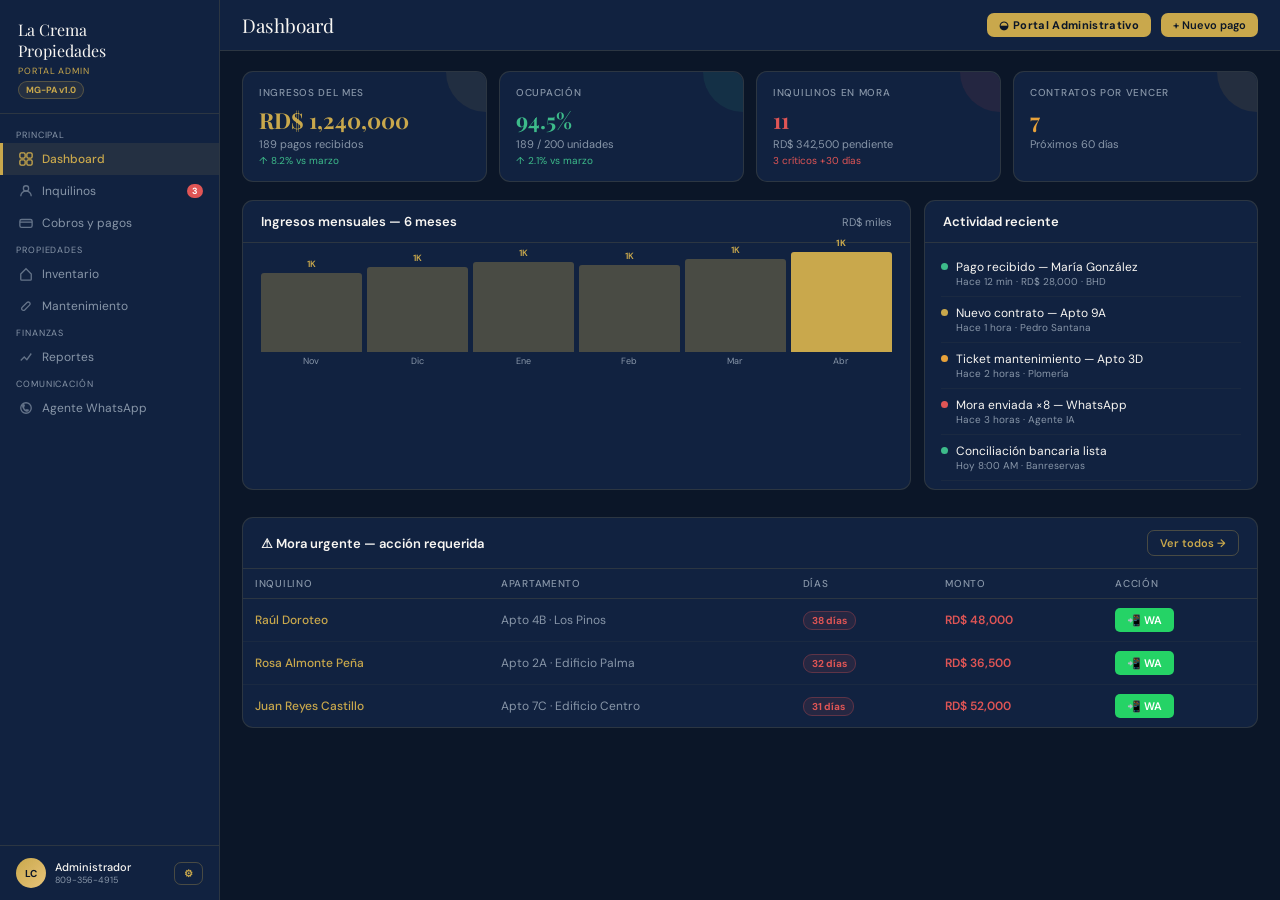
==== admin.html @ aaffe4b9 "Update ticket modal for WhatsApp functionalities" ====
<!DOCTYPE html>
<html lang="es">
<head>
<meta charset="UTF-8">
<meta name="viewport" content="width=device-width, initial-scale=1.0">
<title>MG-PA | Portal Administrativo</title>
<link rel="icon" href="data:image/svg+xml,<svg xmlns='http://www.w3.org/2000/svg' viewBox='0 0 100 100'><rect width='100' height='100' rx='18' fill='%230B1628'/><text font-size='32' font-family='Georgia,serif' fill='%23C9A84C' x='10' y='52'>MG</text><text font-size='20' font-family='Georgia,serif' fill='%23C9A84C' x='16' y='76'>PA</text></svg>">
<link rel="stylesheet" href="shared.css">
</head>
<body>

<!-- ADMIN MODE BANNER -->
<div id="admin-bar">
  <div class="ap"></div>
  <span>Modo edición activo — todos los campos son editables</span>
  <div class="akr">
    <button onclick="saveAdmin()" style="background:rgba(0,0,0,.2);border:1px solid rgba(0,0,0,.3);color:var(--navy);padding:3px 12px;border-radius:5px;font-size:11px;font-weight:700;cursor:pointer;font-family:var(--fb)">Guardar cambios</button>
    <button onclick="cancelAdmin()" style="background:transparent;border:1px solid rgba(0,0,0,.2);color:var(--navy);padding:3px 10px;border-radius:5px;font-size:11px;cursor:pointer;font-family:var(--fb)">Cancelar</button>
  </div>
</div>

<div class="shell">
  <!-- SIDEBAR -->
  <aside class="sidebar">
    <div class="sb-logo" onclick="goPage('dashboard')">
      <div class="sb-logo-t">La Crema<br>Propiedades</div>
      <div class="sb-logo-s">Portal Admin</div>
      <div class="sb-badge">MG-PA v1.0</div>
    </div>
    <nav class="nav">
      <div class="ns">Principal</div>
      <div class="ni on" id="ni-dashboard" onclick="goPage('dashboard')">
        <svg viewBox="0 0 16 16" fill="none" stroke="currentColor" stroke-width="1.5"><rect x="1" y="1" width="6" height="6" rx="1.5"/><rect x="9" y="1" width="6" height="6" rx="1.5"/><rect x="1" y="9" width="6" height="6" rx="1.5"/><rect x="9" y="9" width="6" height="6" rx="1.5"/></svg>
        Dashboard
      </div>
      <div class="ni" id="ni-inquilinos" onclick="goPage('inquilinos')">
        <svg viewBox="0 0 16 16" fill="none" stroke="currentColor" stroke-width="1.5"><circle cx="8" cy="5" r="3"/><path d="M2 14c0-3.314 2.686-6 6-6s6 2.686 6 6"/></svg>
        Inquilinos <span class="nbadge">3</span>
      </div>
      <div class="ni" id="ni-cobros" onclick="goPage('cobros')">
        <svg viewBox="0 0 16 16" fill="none" stroke="currentColor" stroke-width="1.5"><rect x="1" y="4" width="14" height="9" rx="2"/><path d="M1 7h14"/></svg>
        Cobros y pagos
      </div>
      <div class="ns">Propiedades</div>
      <div class="ni" id="ni-inventario" onclick="goPage('inventario')">
        <svg viewBox="0 0 16 16" fill="none" stroke="currentColor" stroke-width="1.5"><path d="M2 8L8 2l6 6v6a1 1 0 0 1-1 1H3a1 1 0 0 1-1-1z"/></svg>
        Inventario
      </div>
      <div class="ni" id="ni-mantenimiento" onclick="goPage('mantenimiento')">
        <svg viewBox="0 0 16 16" fill="none" stroke="currentColor" stroke-width="1.5"><path d="M12 4a2 2 0 0 0-2.83 0l-5.5 5.5A2 2 0 0 0 6.5 12.5l5.5-5.5A2 2 0 0 0 12 4z"/></svg>
        Mantenimiento
      </div>
      <div class="ns">Finanzas</div>
      <div class="ni" id="ni-reportes" onclick="goPage('reportes')">
        <svg viewBox="0 0 16 16" fill="none" stroke="currentColor" stroke-width="1.5"><path d="M2 12l4-4 3 3 5-7"/></svg>
        Reportes
      </div>
      <div class="ns">Comunicaci&oacute;n</div>
      <div class="ni" id="ni-whatsapp" onclick="goPage('whatsapp')">
        <svg viewBox="0 0 16 16" fill="none" stroke="currentColor" stroke-width="1.5"><path d="M14 8A6 6 0 1 1 8 2a6 6 0 0 1 6 6z"/><path d="M5.5 8.5c.5 1 1.5 2 2.5 2.5l1-1 1.5.5c-.5 1.5-3 2-5-1.5S4 4.5 5.5 4l.5 1.5-1 1z"/></svg>
        Agente WhatsApp
      </div>
    </nav>
    <div class="sb-footer">
      <div class="sb-user">
        <div class="sb-av">LC</div>
        <div>
          <div style="font-size:11px;font-weight:500;color:var(--white)">Administrador</div>
          <div style="font-size:9px;color:var(--muted)">809-356-4915</div>
        </div>
        <button class="btn btn-out btn-sm" style="margin-left:auto;padding:4px 9px;font-size:10px" onclick="openPinModal()">&#9881;</button>
      </div>
    </div>
  </aside>

  <!-- MAIN -->
  <div class="main-wrap">
    <div class="topbar">
      <div class="page-title" id="page-title">Dashboard</div>
      <div id="topbar-extra"></div>
      <button class="btn btn-gold btn-sm" onclick="openPortalModal()" style="font-weight:700;letter-spacing:.03em">&#9682; Portal Administrativo</button>
      <button class="btn btn-gold btn-sm" id="topbar-action" onclick="topbarAction()">+ Nuevo</button>
    </div>
    <div class="pages" id="pages"></div>
  </div>
</div>

<!-- PROFILE PANEL -->
<div id="pp-back" onclick="closeProfile()"></div>
<div id="profile-panel">
  <div class="pp-bar">
    <button class="pp-close" onclick="closeProfile()">&#10005;</button>
    <div class="pp-title" id="pp-title">Perfil</div>
    <button class="btn btn-out btn-sm" onclick="sendWAToTenant()">&#128242; WA</button>
    <button class="btn btn-gold btn-sm" onclick="toggleAdmin()">&#9998; Editar</button>
  </div>
  <div class="pp-body" id="pp-body"></div>
  <div style="padding:11px 18px;border-top:1px solid var(--border2);background:var(--navy3);display:none;align-items:center;gap:9px" id="pp-save-bar">
    <span style="font-size:12px;color:var(--gold);flex:1">Cambios sin guardar</span>
    <button class="btn btn-out btn-sm" onclick="cancelAdmin()">Cancelar</button>
    <button class="btn btn-gold btn-sm" onclick="saveAdmin()">Guardar</button>
  </div>
</div>

<!-- PIN MODAL — Modo edición -->
<div id="pin-modal" style="display:none;position:fixed;inset:0;background:rgba(0,0,0,.8);z-index:900;align-items:center;justify-content:center;padding:16px">
  <div style="width:340px;background:rgba(17,34,64,.98);border:1px solid rgba(201,168,76,.3);border-radius:18px;padding:28px;backdrop-filter:blur(16px);animation:fadeUp .3s ease">

    <!-- VISTA: Ingresar PIN -->
    <div id="pin-view-enter">
      <div style="text-align:center;margin-bottom:20px">
        <div style="width:50px;height:50px;background:rgba(201,168,76,.1);border:1px solid rgba(201,168,76,.3);border-radius:12px;display:flex;align-items:center;justify-content:center;font-size:22px;margin:0 auto 12px">&#9881;</div>
        <div style="font-family:var(--fd);font-size:18px;color:var(--white);margin-bottom:5px">Modo Edici&oacute;n</div>
        <div style="font-size:12px;color:var(--muted);line-height:1.6">Ingresa tu PIN para activar<br>el modo de edici&oacute;n</div>
      </div>
      <div style="font-size:10px;color:var(--muted);letter-spacing:.07em;text-transform:uppercase;margin-bottom:6px;font-weight:500">PIN de acceso</div>
      <input id="pin-input" type="password" placeholder="Ingresa tu PIN..."
        style="width:100%;background:var(--navy3);border:1px solid var(--border);border-radius:9px;padding:11px 16px;color:var(--white);font-size:15px;font-family:var(--fb);outline:none;text-align:center;letter-spacing:.15em;transition:border-color .2s;margin-bottom:6px"
        onfocus="this.style.borderColor='var(--border2)'" onblur="this.style.borderColor='var(--border)'"
        onkeydown="if(event.key==='Enter')checkPin()">
      <div id="pin-err" style="display:none;background:var(--red-bg);border:1px solid var(--red-bd);border-radius:7px;padding:7px 11px;font-size:11px;color:var(--danger);text-align:center;margin-bottom:10px">PIN incorrecto. Intenta de nuevo.</div>
      <button onclick="checkPin()" style="width:100%;background:var(--gold);color:var(--navy);border:none;padding:12px;border-radius:9px;font-size:13px;font-weight:700;cursor:pointer;font-family:var(--fb);transition:all .2s;margin-bottom:8px" onmouseover="this.style.background='var(--gold2)'" onmouseout="this.style.background='var(--gold)'">Activar modo edici&oacute;n</button>
      <button onclick="showPinChangeView()" style="width:100%;background:transparent;border:1px solid var(--border);color:var(--muted);padding:8px;border-radius:8px;font-size:11px;cursor:pointer;font-family:var(--fb);transition:all .2s;margin-bottom:8px" onmouseover="this.style.borderColor='var(--border2)';this.style.color='var(--white)'" onmouseout="this.style.borderColor='var(--border)';this.style.color='var(--muted)'">Cambiar PIN</button>
      <button onclick="closePinModal()" style="width:100%;background:transparent;border:1px solid var(--border);color:var(--muted);padding:8px;border-radius:8px;font-size:11px;cursor:pointer;font-family:var(--fb);transition:all .2s" onmouseover="this.style.borderColor='var(--border2)';this.style.color='var(--white)'" onmouseout="this.style.borderColor='var(--border)';this.style.color='var(--muted)'">Cancelar</button>
    </div>

    <!-- VISTA: Cambiar PIN -->
    <div id="pin-view-change" style="display:none">
      <div style="text-align:center;margin-bottom:20px">
        <div style="width:50px;height:50px;background:rgba(201,168,76,.1);border:1px solid rgba(201,168,76,.3);border-radius:12px;display:flex;align-items:center;justify-content:center;font-size:22px;margin:0 auto 12px">&#128274;</div>
        <div style="font-family:var(--fd);font-size:18px;color:var(--white);margin-bottom:5px">Cambiar PIN</div>
        <div style="font-size:12px;color:var(--muted);line-height:1.6">Verifica tu identidad para cambiar el PIN</div>
      </div>
      <div style="font-size:10px;color:var(--muted);letter-spacing:.07em;text-transform:uppercase;margin-bottom:5px;font-weight:500">Clave maestra</div>
      <input id="pin-master-input" type="password" placeholder="Clave maestra..."
        style="width:100%;background:var(--navy3);border:1px solid var(--border);border-radius:8px;padding:10px 14px;color:var(--white);font-size:13px;font-family:var(--fb);outline:none;text-align:center;transition:border-color .2s;margin-bottom:10px"
        onfocus="this.style.borderColor='var(--border2)'" onblur="this.style.borderColor='var(--border)'">
      <div style="font-size:10px;color:var(--muted);letter-spacing:.07em;text-transform:uppercase;margin-bottom:5px;font-weight:500">Nuevo PIN (m&iacute;nimo 8 caracteres)</div>
      <input id="pin-new-input" type="password" placeholder="Nuevo PIN..."
        style="width:100%;background:var(--navy3);border:1px solid var(--border);border-radius:8px;padding:10px 14px;color:var(--white);font-size:13px;font-family:var(--fb);outline:none;text-align:center;transition:border-color .2s;margin-bottom:6px"
        onfocus="this.style.borderColor='var(--border2)'" onblur="this.style.borderColor='var(--border)'">
      <div style="font-size:10px;color:var(--muted);letter-spacing:.07em;text-transform:uppercase;margin-bottom:5px;font-weight:500">Confirmar nuevo PIN</div>
      <input id="pin-confirm-input" type="password" placeholder="Confirma el nuevo PIN..."
        style="width:100%;background:var(--navy3);border:1px solid var(--border);border-radius:8px;padding:10px 14px;color:var(--white);font-size:13px;font-family:var(--fb);outline:none;text-align:center;transition:border-color .2s;margin-bottom:8px"
        onfocus="this.style.borderColor='var(--border2)'" onblur="this.style.borderColor='var(--border)'"
        onkeydown="if(event.key==='Enter')changePin()">
      <div id="pin-change-err" style="display:none;background:var(--red-bg);border:1px solid var(--red-bd);border-radius:7px;padding:7px 11px;font-size:11px;color:var(--danger);text-align:center;margin-bottom:8px"></div>
      <div id="pin-change-ok" style="display:none;background:var(--olive-bg);border:1px solid var(--olive-bd);border-radius:7px;padding:7px 11px;font-size:11px;color:var(--olive);text-align:center;margin-bottom:8px">&#10003; PIN cambiado exitosamente</div>
      <button onclick="changePin()" style="width:100%;background:var(--gold);color:var(--navy);border:none;padding:11px;border-radius:9px;font-size:13px;font-weight:700;cursor:pointer;font-family:var(--fb);transition:all .2s;margin-bottom:8px" onmouseover="this.style.background='var(--gold2)'" onmouseout="this.style.background='var(--gold)'">Guardar nuevo PIN</button>
      <button onclick="showPinEnterView()" style="width:100%;background:transparent;border:1px solid var(--border);color:var(--muted);padding:8px;border-radius:8px;font-size:11px;cursor:pointer;font-family:var(--fb);transition:all .2s" onmouseover="this.style.borderColor='var(--border2)';this.style.color='var(--white)'" onmouseout="this.style.borderColor='var(--border)';this.style.color='var(--muted)'">&#8592; Volver</button>
    </div>

  </div>
</div>

<!-- TICKET MODAL -->
<div id="ticket-modal" style="display:none;position:fixed;inset:0;background:rgba(0,0,0,.8);z-index:950;align-items:center;justify-content:center;padding:16px;overflow-y:auto">
  <div style="width:100%;max-width:460px;animation:fadeUp .3s ease">
    <div style="background:rgba(17,34,64,.97);border:1px solid rgba(201,168,76,.3);border-radius:16px;padding:16px;margin-bottom:10px">
      <div style="font-family:'Playfair Display',serif;font-size:16px;color:var(--white);margin-bottom:14px;text-align:center">&#127945; Ticket generado — enviado por WhatsApp</div>
      <div id="ticket-body"></div>
      <div style="display:flex;flex-direction:column;gap:8px;margin-top:14px">
        <div style="display:flex;gap:8px">
          <button onclick="cerrarTicketModal()" style="flex:1;background:transparent;border:1px solid var(--border);color:var(--muted);padding:10px;border-radius:8px;font-size:12px;cursor:pointer;font-family:var(--fb)">Cerrar</button>
          <button onclick="enviarTicketWA()" style="flex:2;background:var(--wa);color:#fff;border:none;padding:10px;border-radius:8px;font-size:12px;font-weight:700;cursor:pointer;font-family:var(--fb)">&#128242; Reenviar al inquilino</button>
        </div>
        <div style="font-size:10px;color:var(--muted);text-align:center;letter-spacing:.06em;text-transform:uppercase">Enviar PDF v&iacute;a WhatsApp</div>
        <div style="display:flex;gap:8px">
          <button onclick="enviarPDFInquilino()" style="flex:1;background:rgba(201,168,76,.1);border:1px solid var(--border2);color:var(--gold);padding:10px;border-radius:8px;font-size:12px;font-weight:600;cursor:pointer;font-family:var(--fb)">&#128196; PDF al inquilino</button>
          <button onclick="enviarPDFAdmin()" style="flex:1;background:rgba(201,168,76,.1);border:1px solid var(--border2);color:var(--gold);padding:10px;border-radius:8px;font-size:12px;font-weight:600;cursor:pointer;font-family:var(--fb)">&#128196; PDF al admin</button>
        </div>
        <button onclick="descargarTicketPDF()" style="width:100%;background:transparent;border:1px solid var(--border);color:var(--muted);padding:9px;border-radius:8px;font-size:11px;cursor:pointer;font-family:var(--fb)">&#8595; Descargar PDF local</button>
      </div>
    </div>
  </div>
</div>

<!-- PORTAL ADMINISTRATIVO MODAL -->
<div id="portal-modal" style="display:none;position:fixed;inset:0;background:rgba(0,0,0,.75);z-index:800;align-items:center;justify-content:center;padding:16px">
  <div style="width:400px;background:rgba(17,34,64,.97);border:1px solid rgba(201,168,76,.3);border-radius:18px;padding:30px;backdrop-filter:blur(16px);animation:fadeUp .3s ease">
    <div style="text-align:center;margin-bottom:22px">
      <div style="width:52px;height:52px;background:rgba(201,168,76,.1);border:1px solid rgba(201,168,76,.3);border-radius:12px;display:flex;align-items:center;justify-content:center;font-size:22px;margin:0 auto 12px">&#9682;</div>
      <div style="font-family:var(--fd);font-size:19px;color:var(--white);margin-bottom:5px">Portal Administrativo</div>
      <div style="font-size:12px;color:var(--muted);line-height:1.6">Escribe la combinaci&oacute;n de acceso para ir directo a la secci&oacute;n deseada</div>
    </div>

    <div style="font-size:10px;color:var(--muted);letter-spacing:.07em;text-transform:uppercase;margin-bottom:8px;font-weight:500">Combinaci&oacute;n de acceso</div>
    <input id="portal-key-input" type="text" placeholder="Ej: Ctrl+Alt+D para Dashboard..."
      style="width:100%;background:var(--navy3);border:1px solid var(--border);border-radius:9px;padding:11px 16px;color:var(--white);font-size:13px;font-family:var(--fb);outline:none;transition:border-color .2s;margin-bottom:6px;letter-spacing:.04em"
      onfocus="this.style.borderColor='var(--border2)'" onblur="this.style.borderColor='var(--border)'"
      onkeydown="capturePortalKey(event)">
    <div id="portal-key-display" style="font-size:12px;color:var(--gold);text-align:center;min-height:18px;margin-bottom:14px"></div>
    <div id="portal-err" style="display:none;background:var(--red-bg);border:1px solid var(--red-bd);border-radius:7px;padding:7px 11px;font-size:11px;color:var(--danger);text-align:center;margin-bottom:12px">Combinaci&oacute;n no reconocida.</div>

    <!-- Secciones disponibles -->
    <div style="font-size:10px;color:var(--muted);letter-spacing:.07em;text-transform:uppercase;margin-bottom:10px;font-weight:500">O selecciona una secci&oacute;n</div>
    <div style="display:grid;grid-template-columns:1fr 1fr;gap:7px;margin-bottom:16px">
      <div onclick="portalGo('dashboard')" style="background:var(--navy3);border:1px solid var(--border);border-radius:8px;padding:10px 12px;cursor:pointer;transition:all .2s;display:flex;align-items:center;gap:8px" onmouseover="this.style.borderColor='var(--border2)'" onmouseout="this.style.borderColor='var(--border)'">
        <svg width="14" height="14" viewBox="0 0 16 16" fill="none" stroke="#C9A84C" stroke-width="1.5"><rect x="1" y="1" width="6" height="6" rx="1.5"/><rect x="9" y="1" width="6" height="6" rx="1.5"/><rect x="1" y="9" width="6" height="6" rx="1.5"/><rect x="9" y="9" width="6" height="6" rx="1.5"/></svg>
        <div><div style="font-size:12px;font-weight:500;color:var(--white)">Dashboard</div><div style="font-size:9px;color:var(--muted)">Ctrl+Alt+D</div></div>
      </div>
      <div onclick="portalGo('inquilinos')" style="background:var(--navy3);border:1px solid var(--border);border-radius:8px;padding:10px 12px;cursor:pointer;transition:all .2s;display:flex;align-items:center;gap:8px" onmouseover="this.style.borderColor='var(--border2)'" onmouseout="this.style.borderColor='var(--border)'">
        <svg width="14" height="14" viewBox="0 0 16 16" fill="none" stroke="#C9A84C" stroke-width="1.5"><circle cx="8" cy="5" r="3"/><path d="M2 14c0-3.314 2.686-6 6-6s6 2.686 6 6"/></svg>
        <div><div style="font-size:12px;font-weight:500;color:var(--white)">Inquilinos</div><div style="font-size:9px;color:var(--muted)">Ctrl+Alt+X</div></div>
      </div>
      <div onclick="portalGo('cobros')" style="background:var(--navy3);border:1px solid var(--border);border-radius:8px;padding:10px 12px;cursor:pointer;transition:all .2s;display:flex;align-items:center;gap:8px" onmouseover="this.style.borderColor='var(--border2)'" onmouseout="this.style.borderColor='var(--border)'">
        <svg width="14" height="14" viewBox="0 0 16 16" fill="none" stroke="#C9A84C" stroke-width="1.5"><rect x="1" y="4" width="14" height="9" rx="2"/><path d="M1 7h14"/></svg>
        <div><div style="font-size:12px;font-weight:500;color:var(--white)">Cobros y pagos</div><div style="font-size:9px;color:var(--muted)">Ctrl+Alt+C</div></div>
      </div>
      <div onclick="portalGo('inventario')" style="background:var(--navy3);border:1px solid var(--border);border-radius:8px;padding:10px 12px;cursor:pointer;transition:all .2s;display:flex;align-items:center;gap:8px" onmouseover="this.style.borderColor='var(--border2)'" onmouseout="this.style.borderColor='var(--border)'">
        <svg width="14" height="14" viewBox="0 0 16 16" fill="none" stroke="#C9A84C" stroke-width="1.5"><path d="M2 8L8 2l6 6v6a1 1 0 0 1-1 1H3a1 1 0 0 1-1-1z"/></svg>
        <div><div style="font-size:12px;font-weight:500;color:var(--white)">Inventario</div><div style="font-size:9px;color:var(--muted)">Ctrl+Alt+I</div></div>
      </div>
      <div onclick="portalGo('mantenimiento')" style="background:var(--navy3);border:1px solid var(--border);border-radius:8px;padding:10px 12px;cursor:pointer;transition:all .2s;display:flex;align-items:center;gap:8px" onmouseover="this.style.borderColor='var(--border2)'" onmouseout="this.style.borderColor='var(--border)'">
        <svg width="14" height="14" viewBox="0 0 16 16" fill="none" stroke="#C9A84C" stroke-width="1.5"><path d="M12 4a2 2 0 0 0-2.83 0l-5.5 5.5A2 2 0 0 0 6.5 12.5l5.5-5.5A2 2 0 0 0 12 4z"/></svg>
        <div><div style="font-size:12px;font-weight:500;color:var(--white)">Mantenimiento</div><div style="font-size:9px;color:var(--muted)">Ctrl+Alt+M</div></div>
      </div>
      <div onclick="portalGo('reportes')" style="background:var(--navy3);border:1px solid var(--border);border-radius:8px;padding:10px 12px;cursor:pointer;transition:all .2s;display:flex;align-items:center;gap:8px" onmouseover="this.style.borderColor='var(--border2)'" onmouseout="this.style.borderColor='var(--border)'">
        <svg width="14" height="14" viewBox="0 0 16 16" fill="none" stroke="#C9A84C" stroke-width="1.5"><path d="M2 12l4-4 3 3 5-7"/></svg>
        <div><div style="font-size:12px;font-weight:500;color:var(--white)">Reportes</div><div style="font-size:9px;color:var(--muted)">Ctrl+Alt+R</div></div>
      </div>
      <div onclick="portalGo('whatsapp')" style="background:var(--navy3);border:1px solid var(--border);border-radius:8px;padding:10px 12px;cursor:pointer;transition:all .2s;display:flex;align-items:center;gap:8px" onmouseover="this.style.borderColor='var(--border2)'" onmouseout="this.style.borderColor='var(--border)'">
        <svg width="14" height="14" viewBox="0 0 16 16" fill="none" stroke="#C9A84C" stroke-width="1.5"><path d="M14 8A6 6 0 1 1 8 2a6 6 0 0 1 6 6z"/><path d="M5.5 8.5c.5 1 1.5 2 2.5 2.5l1-1 1.5.5c-.5 1.5-3 2-5-1.5S4 4.5 5.5 4l.5 1.5-1 1z"/></svg>
        <div><div style="font-size:12px;font-weight:500;color:var(--white)">Agente WhatsApp</div><div style="font-size:9px;color:var(--muted)">Ctrl+Alt+A</div></div>
      </div>
      <div onclick="toggleAdmin();closePortalModal();" style="background:rgba(201,168,76,.08);border:1px solid var(--border2);border-radius:8px;padding:10px 12px;cursor:pointer;transition:all .2s;display:flex;align-items:center;gap:8px" onmouseover="this.style.background='rgba(201,168,76,.15)'" onmouseout="this.style.background='rgba(201,168,76,.08)'">
        <svg width="14" height="14" viewBox="0 0 16 16" fill="none" stroke="#C9A84C" stroke-width="1.5"><path d="M8 1v14M1 8h14"/></svg>
        <div><div style="font-size:12px;font-weight:500;color:var(--gold)">Modo edici&oacute;n</div><div style="font-size:9px;color:var(--muted)">Ctrl+Alt+P</div></div>
      </div>
    </div>
    <button onclick="closePortalModal()" style="width:100%;background:transparent;border:1px solid var(--border);color:var(--muted);padding:9px;border-radius:8px;font-size:12px;cursor:pointer;font-family:var(--fb);transition:all .2s" onmouseover="this.style.borderColor='var(--border2)';this.style.color='var(--white)'" onmouseout="this.style.borderColor='var(--border)';this.style.color='var(--muted)'">Cerrar</button>
  </div>
</div>

<!-- SAVE BAR -->
<div id="save-bar">
  <span style="font-size:12px;color:var(--gold);flex:1">Modo edici&oacute;n activo &mdash; cambios sin guardar</span>
  <button class="btn btn-out btn-sm" onclick="cancelAdmin()">Cancelar</button>
  <button class="btn btn-gold btn-sm" onclick="saveAdmin()">Guardar cambios</button>
</div>

<!-- PAYMENT MODAL -->
<div class="overlay" id="pay-modal" onclick="if(event.target.id==='pay-modal')closePayModal()">
  <div class="modal">
    <div class="modal-head">
      <div class="modal-title" id="pay-title">Realizar pago</div>
      <button class="mc" onclick="closePayModal()">&#10005;</button>
    </div>
    <div class="modal-body">
      <div style="background:var(--navy3);border:1px solid var(--border);border-radius:8px;padding:12px 14px;margin-bottom:12px" id="pay-summary"></div>
      <div class="pay-methods">
        <div class="pm on" onclick="setPM(this,'card')">&#128179; Tarjeta</div>
        <div class="pm" onclick="setPM(this,'transfer')">&#127970; Transferencia</div>
        <div class="pm" onclick="setPM(this,'cash')">&#128181; Efectivo</div>
      </div>
      <div id="card-f">
        <div class="field" style="margin-bottom:9px"><label>N&uacute;mero de tarjeta</label><input type="text" placeholder="0000 0000 0000 0000" oninput="fmtCard(this)" maxlength="19"></div>
        <div style="display:grid;grid-template-columns:1fr 1fr;gap:9px;margin-bottom:9px">
          <div class="field"><label>Vencimiento</label><input type="text" placeholder="MM/AA" maxlength="5" oninput="fmtExp(this)"></div>
          <div class="field"><label>CVV</label><input type="text" placeholder="&bull;&bull;&bull;" maxlength="3"></div>
        </div>
        <div class="field" style="margin-bottom:10px"><label>Nombre en tarjeta</label><input type="text" placeholder="Como aparece en la tarjeta"></div>
      </div>
      <div id="transfer-f" style="display:none">
        <div style="background:var(--navy3);border:1px solid var(--border);border-radius:7px;padding:12px;font-size:11px;color:var(--muted);line-height:1.8;margin-bottom:11px">
          <div style="font-weight:600;color:var(--white);margin-bottom:5px">Datos para transferencia</div>
          Banco: <span style="color:var(--white)">Banreservas</span><br>
          Cuenta: <span style="color:var(--white)">002-1234567-8</span><br>
          A nombre de: <span style="color:var(--white)">La Crema Propiedades SRL</span>
        </div>
        <div class="field" style="margin-bottom:10px"><label>N&uacute;mero de referencia</label><input type="text" placeholder="TRF-2025-..."></div>
      </div>
      <div id="cash-f" style="display:none">
        <div style="background:var(--navy3);border:1px solid var(--border);border-radius:7px;padding:12px;font-size:11px;color:var(--muted);line-height:1.8;margin-bottom:11px">
          <div style="font-weight:600;color:var(--white);margin-bottom:5px">Pago en efectivo</div>
          Dir&iacute;gete a nuestras oficinas L&ndash;V 9am&ndash;5pm.
        </div>
      </div>
      <div style="display:flex;align-items:center;gap:6px;font-size:11px;color:var(--muted);justify-content:center;margin-bottom:12px">&#128274; Pago 100% seguro &mdash; SSL 256-bit</div>
      <button class="btn btn-gold" style="width:100%;justify-content:center;padding:12px;font-size:13px" onclick="processPayment()">Confirmar y pagar</button>
    </div>
  </div>
</div>

<!-- RECEIPT -->
<div id="receipt-view">
  <div class="rp">
    <div class="rp-head"><div class="rp-logo">La Crema Propiedades</div><div class="rp-sub">MG-PA &middot; Recibo oficial</div></div>
    <div class="rp-body">
      <div class="rp-check">
        <div class="rp-check-icon">&#10003;</div>
        <div class="rp-title">Pago confirmado</div>
        <div class="rp-dt" id="rc-dt">&mdash;</div>
      </div>
      <hr class="rp-div">
      <div class="rp-row"><span class="rp-lbl">Inquilino</span><span id="rc-name">&mdash;</span></div>
      <div class="rp-row"><span class="rp-lbl">Apartamento</span><span id="rc-apt">&mdash;</span></div>
      <div class="rp-row"><span class="rp-lbl">Concepto</span><span id="rc-concept">&mdash;</span></div>
      <div class="rp-row"><span class="rp-lbl">M&eacute;todo</span><span id="rc-method">&mdash;</span></div>
      <div class="rp-row total"><span class="rp-lbl">Total pagado</span><span id="rc-amount">&mdash;</span></div>
      <div class="rp-ref" id="rc-ref">REF: &mdash;</div>
    </div>
    <div class="rp-actions">
      <button class="rpa dark" onclick="closeReceipt()">Cerrar</button>
      <button class="rpa dark" onclick="toast('Enviando por WhatsApp...')">&#128242; WA</button>
      <button class="rpa gold" onclick="toast('Descargando PDF...')">&#8595; PDF</button>
    </div>
  </div>
</div>

<script src="shared.js"></script>
<script>
var adminMode=false, currentPage='dashboard', currentTenant=null, payTarget=null, payMethodUsed='card';

function goPage(p){
  currentPage=p;
  document.querySelectorAll('.ni').forEach(function(n){n.classList.remove('on');});
  var ni=document.getElementById('ni-'+p); if(ni) ni.classList.add('on');
  var titles={dashboard:'Dashboard',inquilinos:'Gesti&oacute;n de Inquilinos',cobros:'Cobros y Pagos',inventario:'Inventario de Propiedades',mantenimiento:'Mantenimiento',reportes:'Reportes Financieros',whatsapp:'Agente WhatsApp IA'};
  var actions={dashboard:'+ Nuevo pago',inquilinos:'+ Nuevo inquilino',cobros:'+ Registrar pago',inventario:'+ Nueva unidad',mantenimiento:'+ Nuevo ticket',reportes:'&#8595; Exportar',whatsapp:'&#128226; Notificar todos'};
  document.getElementById('page-title').innerHTML=titles[p]||p;
  document.getElementById('topbar-action').innerHTML=actions[p]||'+ Nuevo';
  var pages=document.getElementById('pages'); pages.innerHTML='';
  var div=document.createElement('div'); div.className='page on'; div.id='page-'+p;
  pages.appendChild(div); renderPage(p,div);
}

function renderPage(p,el){
  if(p==='dashboard') renderDashboard(el);
  else if(p==='inquilinos') renderInquilinos(el);
  else if(p==='cobros') renderCobros(el);
  else if(p==='inventario') renderInventario(el);
  else if(p==='reportes') renderReportes(el);
  else if(p==='whatsapp') renderWhatsApp(el);
  else if(p==='mantenimiento') renderMantenimiento(el);
}

// ============ DASHBOARD ============
function renderDashboard(el){
  el.innerHTML=`
  <div class="kpi-row">
    <div class="kc gold"><div class="kc-lbl">Ingresos del mes</div><div class="kc-val gold">RD$ 1,240,000</div><div class="kc-sub">189 pagos recibidos</div><div class="kc-trend up">&#8593; 8.2% vs marzo</div></div>
    <div class="kc green"><div class="kc-lbl">Ocupaci&oacute;n</div><div class="kc-val green">94.5%</div><div class="kc-sub">189 / 200 unidades</div><div class="kc-trend up">&#8593; 2.1% vs marzo</div></div>
    <div class="kc red"><div class="kc-lbl">Inquilinos en mora</div><div class="kc-val red">11</div><div class="kc-sub">RD$ 342,500 pendiente</div><div class="kc-trend down">3 cr&iacute;ticos +30 d&iacute;as</div></div>
    <div class="kc warn"><div class="kc-lbl">Contratos por vencer</div><div class="kc-val warn">7</div><div class="kc-sub">Pr&oacute;ximos 60 d&iacute;as</div></div>
  </div>
  <div class="g3">
    <div class="panel">
      <div class="ph"><div class="ph-title">Ingresos mensuales &mdash; 6 meses</div><span class="ph-sub">RD$ miles</span></div>
      <div class="pb"><div class="chart-bars" id="dash-chart" style="height:110px"></div></div>
    </div>
    <div class="panel">
      <div class="ph"><div class="ph-title">Actividad reciente</div></div>
      <div class="pb" style="padding:8px 16px">
        ${[{d:'var(--success)',t:'Pago recibido &mdash; Mar&iacute;a Gonz&aacute;lez',s:'Hace 12 min &middot; RD$ 28,000 &middot; BHD'},
           {d:'var(--gold)',t:'Nuevo contrato &mdash; Apto 9A',s:'Hace 1 hora &middot; Pedro Santana'},
           {d:'var(--warn)',t:'Ticket mantenimiento &mdash; Apto 3D',s:'Hace 2 horas &middot; Plomer&iacute;a'},
           {d:'var(--danger)',t:'Mora enviada &times;8 &mdash; WhatsApp',s:'Hace 3 horas &middot; Agente IA'},
           {d:'var(--success)',t:'Conciliaci&oacute;n bancaria lista',s:'Hoy 8:00 AM &middot; Banreservas'}]
           .map(a=>`<div style="display:flex;gap:8px;padding:8px 0;border-bottom:1px solid rgba(201,168,76,.05)"><div style="width:7px;height:7px;border-radius:50%;background:${a.d};flex-shrink:0;margin-top:4px"></div><div><div style="font-size:12px;color:var(--white)">${a.t}</div><div style="font-size:10px;color:var(--muted)">${a.s}</div></div></div>`).join('')}
      </div>
    </div>
  </div>
  <div class="panel">
    <div class="ph"><div class="ph-title">&#9888; Mora urgente &mdash; acci&oacute;n requerida</div><button class="btn btn-out btn-sm" onclick="goPage('cobros')">Ver todos &#8594;</button></div>
    <div style="overflow-x:auto"><table class="tbl"><thead><tr><th>Inquilino</th><th>Apartamento</th><th>D&iacute;as</th><th>Monto</th><th>Acci&oacute;n</th></tr></thead><tbody>
    ${TENANTS.filter(t=>t.status==='red').map(t=>`<tr>
      <td style="cursor:pointer;color:var(--gold);font-weight:500" onclick="openProfile(${t.id})">${t.name}</td>
      <td class="muted">Apto ${t.apt} &middot; ${t.edif}</td>
      <td><span style="background:var(--red-bg);color:var(--danger);border:1px solid var(--red-bd);padding:2px 8px;border-radius:9px;font-size:10px;font-weight:700">${t.daysLate} d&iacute;as</span></td>
      <td style="color:var(--danger);font-weight:600">RD$ ${t.saldo.toLocaleString()}</td>
      <td><button class="btn btn-sm" style="background:var(--wa);color:#fff;border:none;border-radius:5px" onclick="toast('WhatsApp enviado a ${t.short}')">&#128242; WA</button></td>
    </tr>`).join('')}
    </tbody></table></div>
  </div>`;
  setTimeout(()=>buildBarChart('dash-chart',['Nov','Dic','Ene','Feb','Mar','Abr'],[980,1050,1120,1080,1150,1240],null),50);
}

// ============ INQUILINOS ============
function renderInquilinos(el){
  el.innerHTML=`
  <div class="search-row">
    <div class="sbox"><svg class="sico" viewBox="0 0 16 16" fill="none" stroke="currentColor" stroke-width="1.5"><circle cx="6.5" cy="6.5" r="4.5"/><path d="M10 10l3 3"/></svg><input type="text" placeholder="Buscar inquilino, apartamento, c&eacute;dula..." oninput="filterTenants(this.value)"></div>
    <button class="fbtn on" onclick="filterByStatus(this,'all')">Todos (5)</button>
    <button class="fbtn" onclick="filterByStatus(this,'olive')">Al d&iacute;a (2)</button>
    <button class="fbtn" onclick="filterByStatus(this,'red')">En mora (3)</button>
  </div>
  <div class="tcard-grid" id="tenant-grid"></div>`;
  renderTenantCards(TENANTS);
}
function renderTenantCards(list){
  var g=document.getElementById('tenant-grid'); if(!g) return; g.innerHTML='';
  list.forEach((t,i)=>{
    var d=document.createElement('div'); d.className='tcard'; d.style.animationDelay=(i*.05)+'s';
    var sb=t.suggests&&t.suggests.length?`<span style="background:rgba(201,168,76,.15);border:1px solid var(--border2);border-radius:9px;padding:2px 7px;font-size:9px;color:var(--gold);font-weight:700">${t.suggests.length} msg</span>`:'';
    d.innerHTML=`<div class="tcard-top ${t.status}"></div><div class="tcard-body">
      <div style="display:flex;align-items:flex-start;justify-content:space-between;margin-bottom:8px;gap:7px">
        <div style="display:flex;gap:9px;align-items:flex-start;flex:1;min-width:0">
          <div class="tcard-av">${t.initials}</div>
          <div style="flex:1;min-width:0"><div class="tcard-nm">${t.name}</div><div class="tcard-apt">Apto ${t.apt} &middot; ${t.edif}</div></div>
        </div>
        <div style="display:flex;flex-direction:column;gap:4px;align-items:flex-end">
          <span class="badge ${t.status==='olive'?'ok':t.status==='red'?'pend':'late'}">${t.status==='olive'?'Al d&iacute;a':t.status==='red'?'En mora':'Atraso'}</span>
          ${sb}
        </div>
      </div>
      <div class="tcard-meta">
        <div>Renta: <span>RD$ ${t.renta.toLocaleString()}</span></div>
        <div>CI: <span>${t.cedula}</span></div>
        ${t.daysLate>0?`<div>Mora: <span style="color:var(--danger)">${t.daysLate} d&iacute;as</span></div>`:''}
      </div>
    </div>`;
    d.onclick=()=>openProfile(t.id);
    g.appendChild(d);
  });
}
function filterTenants(q){renderTenantCards(q?TENANTS.filter(t=>(t.name+t.apt+t.edif+t.cedula).toLowerCase().includes(q.toLowerCase())):TENANTS);}
function filterByStatus(btn,s){document.querySelectorAll('.fbtn').forEach(b=>b.classList.remove('on'));btn.classList.add('on');renderTenantCards(s==='all'?TENANTS:TENANTS.filter(t=>t.status===s));}

// ============ PROFILE PANEL ============
function openProfile(id){
  var t=TENANTS[id]; if(!t) return; currentTenant=t;
  document.getElementById('pp-title').textContent=t.short+' — Apto '+t.apt;
  var svcItems=[{k:'Renta',v:t.saldo>0?'Pendiente':'Al d&iacute;a',c:t.saldo>0?'bad':'ok'},{k:'Agua',v:'Al d&iacute;a',c:'ok'},{k:'Electricidad',v:t.bills[1].status==='ok'?'Al d&iacute;a':'Pendiente',c:t.bills[1].status==='ok'?'ok':'bad'},{k:'Internet',v:t.bills[3].status==='ok'?'Al d&iacute;a':'Pendiente',c:t.bills[3].status==='ok'?'ok':'bad'}];
  var histRows=t.history.map(h=>`<div class="hist-row"><div class="hdot" style="background:var(--success)"></div><div style="flex:1;font-weight:500">${h.concept}</div><div>${h.amount}</div><div style="color:var(--muted)">${h.method}</div><div style="color:var(--muted)">${h.date}</div></div>`).join('');
  var sugItems=t.suggests&&t.suggests.length?t.suggests.map(s=>`<div class="si"><div class="si-top"><div class="si-av">${s.initials}</div><div style="flex:1"><div style="font-size:12px;font-weight:600;color:var(--white)">${s.from}</div><div style="font-size:10px;color:var(--muted)">${s.time}</div></div><span class="si-tag ${s.tag}">${s.tagLbl}</span></div><div class="si-text">${s.text}</div><div class="si-actions"><button class="si-btn primary" onclick="toast('WhatsApp enviado')">&#128242; WA</button></div></div>`).join('')+'':'<div style="padding:14px;font-size:12px;color:var(--muted);text-align:center">Sin mensajes a&uacute;n.</div>';
  document.getElementById('pp-body').innerHTML=`
  <div style="display:flex;align-items:flex-start;gap:12px;margin-bottom:14px">
    <div class="pp-av">${t.initials}</div>
    <div><div style="font-family:var(--fd);font-size:19px;color:var(--white)">${t.name}</div><div style="font-size:12px;color:var(--gold);margin-top:3px">Apto ${t.apt} &middot; ${t.edif}</div></div>
  </div>
  <div class="pay-block ${t.status}">
    <div class="pay-tag">${t.status==='olive'?'Al corriente':t.status==='red'?'En mora':'Pr&oacute;ximo'}</div>
    <div class="pay-main">${t.saldo>0?'RD$ '+t.saldo.toLocaleString()+' pendiente':'Sin saldo pendiente'}</div>
    <div class="pay-sub">${t.daysLate>0?t.daysLate+' d&iacute;as de atraso':'Pagos al corriente'}</div>
  </div>
  <div class="pp-card"><div class="pp-card-head">Informaci&oacute;n personal</div><div class="pp-fields">
    ${ppF('Nombre','pp-nombre',t.name,'full')}${ppF('C&eacute;dula','pp-cedula',t.cedula)}${ppF('Tel&eacute;fono','pp-tel',t.tel)}${ppF('Correo','pp-email',t.email,'full')}${ppF('Apartamento','pp-apt','Apto '+t.apt+' &middot; '+t.edif,'full')}${ppF('Inicio contrato','pp-ini',t.inicio)}${ppF('Vencimiento','pp-vence',t.vence)}${ppF('Renta mensual','pp-renta','RD$ '+t.renta.toLocaleString())}${ppF('Dep&oacute;sito','pp-dep',t.deposito)}${ppF('N&deg; contrato','pp-cont',t.contrato,'full')}
  </div></div>
  <div class="pp-card"><div class="pp-card-head">Estado de servicios</div><div style="padding:10px 12px"><div class="svc-grid">${svcItems.map(s=>`<div class="svc-item"><span class="svc-nm">${s.k}</span><span class="svc-v ${s.c}">${s.v}</span></div>`).join('')}</div></div></div>
  <div class="pp-card"><div class="pp-card-head">Historial de pagos</div><div style="padding:7px 12px 10px">${histRows||'<div style="font-size:11px;color:var(--muted);padding:7px 0">Sin historial.</div>'}</div></div>
  <div class="suggest-panel">
    <div class="suggest-head">
      <div style="font-size:12px;font-weight:600;color:var(--white)">Panel de sugerencias y tickets</div>
      <span style="background:rgba(201,168,76,.12);color:var(--gold);font-size:10px;font-weight:700;padding:2px 7px;border-radius:8px">${t.suggests?t.suggests.length:0} mensajes</span>
    </div>
    <div class="suggest-list">${sugItems}</div>
    <div class="suggest-new">
      <div style="font-size:10px;color:var(--muted);letter-spacing:.07em;text-transform:uppercase;margin-bottom:8px;font-weight:500">Crear nuevo ticket y enviar v&iacute;a WhatsApp</div>

      <!-- Tipo de ticket -->
      <select id="sug-tipo" style="width:100%;background:var(--navy3);border:1px solid var(--border);border-radius:7px;padding:8px 11px;color:var(--white);font-size:12px;font-family:var(--fb);outline:none;margin-bottom:8px;transition:border-color .2s" onfocus="this.style.borderColor='var(--border2)'" onblur="this.style.borderColor='var(--border)'">
        <option value="">Tipo de orden...</option>
        <option>Tuber&iacute;a da&ntilde;ada</option>
        <option>Pago en atraso</option>
        <option>Reparaci&oacute;n el&eacute;ctrica</option>
        <option>Mantenimiento general</option>
        <option>Aire acondicionado</option>
        <option>Filtraci&oacute;n de agua</option>
        <option>Pintura y acabados</option>
        <option>Puerta o ventana</option>
        <option>Reclamo del inquilino</option>
        <option>Otro</option>
      </select>

      <!-- Tipo de pago -->
      <select id="sug-pago" style="width:100%;background:var(--navy3);border:1px solid var(--border);border-radius:7px;padding:8px 11px;color:var(--white);font-size:12px;font-family:var(--fb);outline:none;margin-bottom:8px;transition:border-color .2s" onfocus="this.style.borderColor='var(--border2)'" onblur="this.style.borderColor='var(--border)'">
        <option value="">Tipo de pago (si aplica)...</option>
        <option>Visa</option>
        <option>MasterCard</option>
        <option>ATH (Transferencia)</option>
        <option>ATM (Cajero)</option>
        <option>Cheque</option>
        <option>Efectivo</option>
        <option>No aplica</option>
      </select>

      <!-- Técnico -->
      <div style="display:grid;grid-template-columns:1fr 1fr;gap:7px;margin-bottom:8px">
        <input id="sug-tecnico" type="text" placeholder="Nombre del t&eacute;cnico..." style="background:var(--navy3);border:1px solid var(--border);border-radius:7px;padding:8px 11px;color:var(--white);font-size:12px;font-family:var(--fb);outline:none;transition:border-color .2s" onfocus="this.style.borderColor='var(--border2)'" onblur="this.style.borderColor='var(--border)'">
        <input id="sug-badge" type="text" placeholder="Badge # del t&eacute;cnico..." style="background:var(--navy3);border:1px solid var(--border);border-radius:7px;padding:8px 11px;color:var(--white);font-size:12px;font-family:var(--fb);outline:none;transition:border-color .2s" onfocus="this.style.borderColor='var(--border2)'" onblur="this.style.borderColor='var(--border)'">
      </div>

      <!-- Mensaje -->
      <textarea id="sug-text" placeholder="Descripci&oacute;n del ticket o mensaje al inquilino..." style="width:100%;background:var(--navy3);border:1px solid var(--border);border-radius:7px;padding:9px 11px;color:var(--white);font-size:12px;font-family:var(--fb);resize:none;outline:none;height:60px;transition:border-color .2s;display:block;margin-bottom:8px" onfocus="this.style.borderColor='var(--border2)'" onblur="this.style.borderColor='var(--border)'"></textarea>

      <!-- Calendario 14 días -->
      <div style="font-size:10px;color:var(--muted);letter-spacing:.07em;text-transform:uppercase;margin-bottom:7px;font-weight:500">Fecha de visita t&eacute;cnica (pr&oacute;ximos 14 d&iacute;as)</div>
      <div id="sug-calendar-${t.id}" style="display:grid;grid-template-columns:repeat(7,1fr);gap:4px;margin-bottom:10px"></div>

      <!-- Botón enviar -->
      <button class="btn btn-gold" style="width:100%;justify-content:center;padding:10px" onclick="enviarTicket(${t.id})">
        &#128242; Crear ticket y enviar por WhatsApp
      </button>
    </div>
  </div>`;

  // Render calendar
  renderTicketCalendar(t.id);
  document.getElementById('profile-panel').classList.add('open');
  document.getElementById('pp-back').classList.add('on');
}
function ppF(lbl,id,val,cls){return `<div class="pp-f${cls?' '+cls:''}""><div class="pp-lbl">${lbl}</div><div class="pp-val" contenteditable="false" id="${id}">${val}</div></div>`;}
function closeProfile(){document.getElementById('profile-panel').classList.remove('open');document.getElementById('pp-back').classList.remove('on');}
function sendWAToTenant(){if(currentTenant)toast('WhatsApp enviado a '+currentTenant.short);}

// ============ TICKET SYSTEM ============
var selectedVisitDate = null;
var ticketCounter = parseInt(localStorage.getItem('mgpa_ticket_counter')||'1000');

function renderTicketCalendar(tid){
  var cal = document.getElementById('sug-calendar-'+tid);
  if(!cal) return;
  cal.innerHTML = '';
  var today = new Date();
  for(var i=0; i<14; i++){
    var d = new Date(today);
    d.setDate(today.getDate()+i);
    var day = d.getDate();
    var weekday = ['Do','Lu','Ma','Mi','Ju','Vi','Sa'][d.getDay()];
    var dateStr = d.toLocaleDateString('es-DO',{day:'numeric',month:'short'});
    var btn = document.createElement('div');
    btn.id = 'cal-day-'+tid+'-'+i;
    btn.style.cssText = 'background:var(--navy3);border:1px solid var(--border);border-radius:7px;padding:6px 4px;text-align:center;cursor:pointer;transition:all .2s;';
    btn.innerHTML = '<div style="font-size:9px;color:var(--muted)">'+weekday+'</div><div style="font-size:13px;font-weight:600;color:var(--white)">'+day+'</div>';
    btn.setAttribute('data-date', dateStr);
    btn.setAttribute('data-full', d.toLocaleDateString('es-DO',{weekday:'long',day:'numeric',month:'long',year:'numeric'}));
    btn.onclick = (function(b, ds, df){
      return function(){
        // Deselect all
        document.querySelectorAll('[id^="cal-day-'+tid+'-"]').forEach(function(x){
          x.style.background='var(--navy3)';
          x.style.borderColor='var(--border)';
          x.querySelector('div:last-child').style.color='var(--white)';
        });
        // Select this
        b.style.background='rgba(201,168,76,.15)';
        b.style.borderColor='var(--gold)';
        b.querySelector('div:last-child').style.color='var(--gold)';
        selectedVisitDate = df;
        toast('Fecha seleccionada: '+ds);
      };
    })(btn, dateStr, btn.getAttribute('data-full'));
    cal.appendChild(btn);
  }
}

function generarQR(texto){
  // QR simple en SVG usando módulos de puntos
  var size = 80;
  var cells = 10;
  var cell = size/cells;
  var svg = '<svg width="'+size+'" height="'+size+'" xmlns="http://www.w3.org/2000/svg" style="background:#fff;border-radius:4px;padding:2px">';
  // Pseudo-random pattern based on text hash
  var hash = 0;
  for(var i=0;i<texto.length;i++) hash=(hash<<5)-hash+texto.charCodeAt(i);
  for(var r=0;r<cells;r++){
    for(var c=0;c<cells;c++){
      var bit = (hash >> (r*cells+c)) & 1;
      // Always draw corners
      if((r<3&&c<3)||(r<3&&c>cells-4)||(r>cells-4&&c<3)) bit=1;
      if(bit) svg+='<rect x="'+(c*cell)+'" y="'+(r*cell)+'" width="'+cell+'" height="'+cell+'" fill="#0B1628"/>';
    }
  }
  svg+='</svg>';
  return svg;
}

function enviarTicket(tid){
  var t = TENANTS.find(function(x){return x.id===tid;}); if(!t) return;
  var tipo    = document.getElementById('sug-tipo').value;
  var pago    = document.getElementById('sug-pago').value;
  var tecnico = document.getElementById('sug-tecnico').value.trim();
  var badge   = document.getElementById('sug-badge').value.trim();
  var texto   = document.getElementById('sug-text').value.trim();

  if(!tipo){ toast('Selecciona el tipo de orden'); return; }
  if(!texto){ toast('Escribe una descripción del ticket'); return; }
  if(!selectedVisitDate){ toast('Selecciona una fecha de visita del calendario'); return; }

  ticketCounter++;
  localStorage.setItem('mgpa_ticket_counter', ticketCounter);

  var now = new Date();
  var fechaEmision = now.toLocaleDateString('es-DO',{day:'numeric',month:'long',year:'numeric'});
  var horaEmision  = now.toLocaleTimeString('es-DO',{hour:'2-digit',minute:'2-digit'});
  var numOrden = 'ORD-'+ticketCounter;
  var qrData = numOrden+'-'+t.cedula+'-'+now.getTime();

  // Save to suggests
  if(!t.suggests) t.suggests=[];
  t.suggests.unshift({
    from:'Admin',initials:'AD',time:'Ahora',tag:'mant',tagLbl:tipo,
    text:'🎫 Ticket '+numOrden+' — '+tipo+' | Visita: '+selectedVisitDate+(tecnico?' | Técnico: '+tecnico+' #'+badge:'')
  });

  // Open ticket modal
  abrirTicketModal({
    numOrden, tipo, pago, tecnico, badge, texto,
    fechaEmision, horaEmision,
    visitaFecha: selectedVisitDate,
    tenant: t, qrData
  });

  // Reset form
  document.getElementById('sug-tipo').value='';
  document.getElementById('sug-pago').value='';
  document.getElementById('sug-tecnico').value='';
  document.getElementById('sug-badge').value='';
  document.getElementById('sug-text').value='';
  selectedVisitDate=null;
}

function abrirTicketModal(d){
  var t = d.tenant;
  var qrSvg = generarQR(d.qrData);
  var modal = document.getElementById('ticket-modal');
  document.getElementById('ticket-body').innerHTML = `
    <div style="background:#fff;color:#0B1628;border-radius:12px;overflow:hidden;max-width:420px;margin:0 auto">
      <!-- Header -->
      <div style="background:#0B1628;padding:18px 20px;display:flex;align-items:center;justify-content:space-between">
        <div>
          <div style="font-family:'Playfair Display',serif;font-size:17px;color:#C9A84C">La Crema Propiedades</div>
          <div style="font-size:9px;color:#8896A8;letter-spacing:.1em;text-transform:uppercase;margin-top:2px">Ticket Oficial de Servicio</div>
        </div>
        <div style="text-align:right">${qrSvg}</div>
      </div>
      <!-- Status bar -->
      <div style="background:#C9A84C;padding:6px 20px;font-size:11px;font-weight:700;color:#0B1628;display:flex;justify-content:space-between">
        <span>${d.numOrden}</span>
        <span>Emitido: ${d.fechaEmision} ${d.horaEmision}</span>
      </div>
      <!-- Body -->
      <div style="padding:18px 20px">
        <!-- Inquilino -->
        <div style="background:#f8f6f2;border-radius:8px;padding:12px 14px;margin-bottom:14px">
          <div style="font-size:10px;color:#8896A8;letter-spacing:.07em;text-transform:uppercase;margin-bottom:6px;font-weight:600">Inquilino</div>
          <div style="font-size:14px;font-weight:700;color:#0B1628">${t.name}</div>
          <div style="font-size:12px;color:#555;margin-top:2px">Apto ${t.apt} &middot; ${t.edif} &middot; CI: ${t.cedula}</div>
          <div style="font-size:12px;color:#555;margin-top:2px">&#128242; ${t.tel}</div>
        </div>
        <!-- Detalles del ticket -->
        <div style="display:grid;grid-template-columns:1fr 1fr;gap:9px;margin-bottom:14px">
          ${tRow('Nombre de la orden', d.tipo)}
          ${tRow('N\u00famero de orden', d.numOrden)}
          ${tRow('Fecha visita t\u00e9cnica', d.visitaFecha)}
          ${tRow('Tipo de pago', d.pago||'No aplica')}
          ${tRow('T\u00e9cnico asignado', d.tecnico||'Por asignar')}
          ${tRow('Badge # del t\u00e9cnico', d.badge||'Por asignar')}
          ${tRow('Fecha de emisi\u00f3n', d.fechaEmision)}
          ${tRow('Hora de emisi\u00f3n', d.horaEmision)}
        </div>
        <!-- Descripción -->
        <div style="background:#f8f6f2;border-radius:8px;padding:12px 14px;margin-bottom:14px">
          <div style="font-size:10px;color:#8896A8;letter-spacing:.07em;text-transform:uppercase;margin-bottom:5px;font-weight:600">Descripci&oacute;n</div>
          <div style="font-size:13px;color:#333;line-height:1.5">${d.texto}</div>
        </div>
        <!-- Proceso visita -->
        <div style="background:#f0f8f0;border:1px solid #c8e6c8;border-radius:8px;padding:12px 14px;margin-bottom:14px">
          <div style="font-size:10px;color:#2e7d32;letter-spacing:.07em;text-transform:uppercase;margin-bottom:8px;font-weight:700">Proceso durante y despu&eacute;s de la visita</div>
          <div style="display:flex;flex-direction:column;gap:6px">
            ${['Llegada del t\u00e9cnico confirmada','Inspecci\u00f3n inicial del problema','Trabajo en proceso','Trabajo completado','Firmas y aprobaci\u00f3n del inquilino','Cierre del ticket'].map((s,i)=>`
            <div style="display:flex;align-items:center;gap:8px">
              <div style="width:20px;height:20px;border-radius:50%;background:#e8f5e9;border:2px solid #a5d6a7;display:flex;align-items:center;justify-content:center;font-size:10px;font-weight:700;color:#2e7d32;flex-shrink:0">${i+1}</div>
              <div style="font-size:12px;color:#333">${s}</div>
            </div>`).join('')}
          </div>
        </div>
        <!-- Notas del técnico -->
        <div style="margin-bottom:14px">
          <div style="font-size:10px;color:#8896A8;letter-spacing:.07em;text-transform:uppercase;margin-bottom:6px;font-weight:600">Notas del t\u00e9cnico</div>
          <textarea id="ticket-notas" placeholder="El t\u00e9cnico puede escribir cualquier percance, detalle del trabajo, motivo de no conclusi\u00f3n, observaciones del pago, etc..." style="width:100%;background:#f8f6f2;border:1px solid #ddd;border-radius:7px;padding:9px 11px;color:#333;font-size:12px;font-family:'DM Sans',sans-serif;resize:none;outline:none;height:80px;line-height:1.5"></textarea>
        </div>
        <!-- QR reference -->
        <div style="text-align:center;padding:10px 0;border-top:1px dashed #ddd;margin-top:4px">
          <div style="font-size:9px;color:#999;margin-bottom:6px;letter-spacing:.06em;text-transform:uppercase">C&oacute;digo QR para referencias futuras</div>
          <div style="display:flex;justify-content:center">${qrSvg}</div>
          <div style="font-size:9px;color:#999;margin-top:5px;font-family:monospace">${d.qrData.substring(0,24)}...</div>
        </div>
      </div>
    </div>`;

  modal.style.display='flex';

  // Guardar datos para acciones
  modal.setAttribute('data-wa-num', t.tel);
  modal.setAttribute('data-wa-admin', ADMIN_NUMBERS.principal.replace(/\D/g,''));
  var msg = '🎫 *TICKET DE SERVICIO — La Crema Propiedades*\n\n'+
    '📋 Orden: *'+d.numOrden+'*\n'+
    '👤 Inquilino: *'+t.name+'*\n'+
    '🏠 Apto: *'+t.apt+' · '+t.edif+'*\n'+
    '🔧 Tipo: *'+d.tipo+'*\n'+
    '📅 Visita técnica: *'+d.visitaFecha+'*\n'+
    '💳 Pago: *'+(d.pago||'No aplica')+'*\n'+
    (d.tecnico?'👷 Técnico: *'+d.tecnico+'* | Badge: *'+d.badge+'*\n':'')+
    '📝 Descripción: '+d.texto+'\n\n'+
    '🗓 Emitido: '+d.fechaEmision+' a las '+d.horaEmision+'\n'+
    '🔑 Ref: '+d.qrData.substring(0,16);
  modal.setAttribute('data-wa-msg', msg);

  // AUTO-ENVÍO inmediato al número del inquilino
  setTimeout(function(){
    var num = t.tel.replace(/\D/g,'');
    if(num.length===10) num='1'+num;
    window.open('https://wa.me/'+num+'?text='+encodeURIComponent(msg),'_blank');
  }, 600);
}

function tRow(lbl, val){
  return '<div style="background:#f8f6f2;border-radius:7px;padding:9px 11px"><div style="font-size:9px;color:#8896A8;letter-spacing:.07em;text-transform:uppercase;margin-bottom:3px;font-weight:600">'+lbl+'</div><div style="font-size:12px;font-weight:600;color:#0B1628">'+val+'</div></div>';
}

function enviarTicketWA(){
  // Ya se envió automáticamente — esta función reenvía si se desea
  var modal = document.getElementById('ticket-modal');
  var num = modal.getAttribute('data-wa-num')||'';
  var msg = modal.getAttribute('data-wa-msg')||'';
  var notas = document.getElementById('ticket-notas');
  if(notas && notas.value.trim()) msg += '\n\n📌 *Notas del técnico:* '+notas.value.trim();
  num = num.replace(/\D/g,'');
  if(num.length===10) num='1'+num;
  window.open('https://wa.me/'+num+'?text='+encodeURIComponent(msg),'_blank');
  toast('Reenviando al inquilino por WhatsApp...');
}

function enviarPDFInquilino(){
  var modal = document.getElementById('ticket-modal');
  var num = modal.getAttribute('data-wa-num')||'';
  var msg = modal.getAttribute('data-wa-msg')||'';
  msg += '\n\n📎 *[PDF adjunto del ticket]*';
  num = num.replace(/\D/g,'');
  if(num.length===10) num='1'+num;
  window.open('https://wa.me/'+num+'?text='+encodeURIComponent(msg),'_blank');
  toast('Enviando PDF al inquilino por WhatsApp...');
}

function enviarPDFAdmin(){
  var modal = document.getElementById('ticket-modal');
  var adminNum = modal.getAttribute('data-wa-admin')||'18093564915';
  var msg = modal.getAttribute('data-wa-msg')||'';
  msg += '\n\n📎 *[PDF adjunto del ticket — copia administrador]*';
  window.open('https://wa.me/'+adminNum+'?text='+encodeURIComponent(msg),'_blank');
  toast('Enviando PDF al administrador por WhatsApp...');
}

function descargarTicketPDF(){
  toast('Descargando ticket como PDF...');
}

function cerrarTicketModal(){
  document.getElementById('ticket-modal').style.display='none';
}


// ============ COBROS ============
function renderCobros(el){
  el.innerHTML=`
  <div class="kpi-row">
    <div class="kc gold"><div class="kc-lbl">Cobrado este mes</div><div class="kc-val gold">RD$ 1,240,000</div><div class="kc-sub">&#8593; 8.2% vs marzo</div></div>
    <div class="kc red"><div class="kc-lbl">Total en mora</div><div class="kc-val red">RD$ 342,500</div><div class="kc-sub">11 inquilinos</div></div>
    <div class="kc green"><div class="kc-lbl">Pagos este mes</div><div class="kc-val green">178</div><div class="kc-sub">De 189 ocupadas</div></div>
    <div class="kc warn"><div class="kc-lbl">Pendientes</div><div class="kc-val warn">11</div><div class="kc-sub">Requieren acci&oacute;n</div></div>
  </div>
  <div class="tabs">
    <div class="tab on" onclick="cTab('historial',this)">Historial</div>
    <div class="tab" onclick="cTab('registrar',this)">Registrar pago</div>
    <div class="tab" onclick="cTab('conciliacion',this)">Conciliaci&oacute;n bancaria</div>
  </div>
  <div class="tv on" id="ctv-historial">
    <div class="panel"><div class="ph"><div class="ph-title">Pagos recientes</div></div>
    <div style="overflow-x:auto"><table class="tbl"><thead><tr><th>#</th><th>Inquilino</th><th>Monto</th><th>Banco</th><th>Fecha</th><th>Concepto</th><th>Estado</th><th></th></tr></thead><tbody>
    ${PAYMENTS.map(p=>{var t=TENANTS[p.tid];return `<tr>
      <td class="muted" style="font-size:10px">${p.id}</td>
      <td style="cursor:pointer;color:var(--gold);font-weight:500" onclick="openProfile(${p.tid})">${t.name}</td>
      <td style="font-weight:600">${p.amount}</td><td class="muted">${p.bank}</td><td class="muted">${p.date}</td>
      <td class="ed" contenteditable="false">${p.concept}</td>
      <td><span class="badge ${p.status==='ok'?'ok':p.status==='late'?'late':'pend'}">${p.status==='ok'?'Pagado':p.status==='late'?'Tard&iacute;o':'Pendiente'}</span></td>
      <td><button class="btn btn-out btn-sm" onclick="showReceipt('${t.name}','Apto ${t.apt}','${p.amount}','${p.bank}','${p.concept}','${p.date}')">&#129534;</button></td>
    </tr>`;}).join('')}
    </tbody></table></div></div>
  </div>
  <div class="tv" id="ctv-registrar">
    <div class="panel"><div class="ph"><div class="ph-title">Registrar nuevo pago</div></div><div class="pb">
    <div style="display:grid;grid-template-columns:1fr 1fr;gap:11px">
      <div class="field"><label>Inquilino</label><select><option>Seleccionar...</option>${TENANTS.map(t=>`<option>${t.name} &mdash; Apto ${t.apt}</option>`).join('')}</select></div>
      <div class="field"><label>Monto (RD$)</label><input type="number" placeholder="Ej: 28000"></div>
      <div class="field"><label>Banco / M&eacute;todo</label><select><option>Banreservas</option><option>Banco Popular</option><option>BHD Le&oacute;n</option><option>Scotiabank</option><option>Efectivo</option></select></div>
      <div class="field"><label>Fecha</label><input type="date"></div>
      <div class="field"><label>Referencia</label><input type="text" placeholder="TRF-2025-..."></div>
      <div class="field"><label>Concepto</label><select><option>Renta mensual</option><option>Agua</option><option>Electricidad</option><option>Internet</option><option>&Aacute;rea com&uacute;n</option></select></div>
      <div style="grid-column:1/-1;display:flex;gap:9px;justify-content:flex-end">
        <button class="btn btn-out" onclick="toast('Vista previa generada')">&#129534; Vista previa</button>
        <button class="btn btn-gold" onclick="toast('Pago registrado exitosamente &#10003;')">Guardar pago</button>
      </div>
    </div></div></div>
  </div>
  <div class="tv" id="ctv-conciliacion">
    <div style="display:grid;grid-template-columns:repeat(4,1fr);gap:11px">
    ${[{n:'BANRESERVAS',c:'#E05555',v:'RD$ 312,000'},{n:'B. POPULAR',c:'#C9A84C',v:'RD$ 198,500'},{n:'BHD LE&Oacute;N',c:'#3DBB8A',v:'RD$ 287,000'},{n:'SCOTIABANK',c:'#64A0E6',v:'RD$ 144,500'}].map(b=>`
    <div class="panel" style="margin:0"><div class="pb" style="padding:14px;text-align:center">
      <div style="font-size:10px;font-weight:800;color:${b.c};padding:4px 8px;background:${b.c}22;border-radius:5px;margin-bottom:8px">${b.n}</div>
      <div style="font-size:10px;color:var(--muted);margin-bottom:3px">Recibido hoy</div>
      <div style="font-size:16px;font-weight:700;color:var(--white);margin-bottom:9px;font-family:var(--fd)">${b.v}</div>
      <button class="btn btn-out btn-sm" style="width:100%;justify-content:center" onclick="toast('${b.n} sincronizado &#10003;')">&#8635; Sincronizar</button>
    </div></div>`).join('')}
    </div>
  </div>`;
}
function cTab(id,el){document.querySelectorAll('.tab').forEach(t=>t.classList.remove('on'));document.querySelectorAll('[id^="ctv-"]').forEach(v=>v.classList.remove('on'));el.classList.add('on');document.getElementById('ctv-'+id).classList.add('on');}

// ============ INVENTARIO ============
function renderInventario(el){
  var units=[],edifs=['Los Pinos','Edificio Palma','Edificio Centro'],idx=0;
  for(var b=0;b<3;b++){for(var u=0;u<8;u++){var st=idx<5?'ocupado':idx<7?'disponible':'mantenimiento';units.push({id:idx,apt:(u+1)+['A','B','C','D','E','F','G','H'][u],edif:edifs[b],status:st,renta:[18000,22500,25000,28000,31000,36500,42000,48000][u],type:['Estudio','1 hab','2 hab','2 hab','3 hab','3 hab','Penthouse','Penthouse'][u],tenant:idx<5?TENANTS[idx%5].name:'&mdash;'});idx++;}}
  el.innerHTML=`
  <div class="kpi-row">
    <div class="kc gold"><div class="kc-lbl">Total unidades</div><div class="kc-val gold">200</div><div class="kc-sub">3 edificios</div></div>
    <div class="kc green"><div class="kc-lbl">Ocupadas</div><div class="kc-val green">189</div><div class="kc-sub">94.5% ocupaci&oacute;n</div></div>
    <div class="kc warn"><div class="kc-lbl">Disponibles</div><div class="kc-val warn">7</div><div class="kc-sub">Listas para rentar</div></div>
    <div class="kc red"><div class="kc-lbl">Mantenimiento</div><div class="kc-val red">4</div><div class="kc-sub">Fuera de servicio</div></div>
  </div>
  <div class="search-row">
    <div class="sbox"><svg class="sico" viewBox="0 0 16 16" fill="none" stroke="currentColor" stroke-width="1.5"><circle cx="6.5" cy="6.5" r="4.5"/><path d="M10 10l3 3"/></svg><input type="text" placeholder="Buscar apartamento, edificio..."></div>
    <button class="fbtn on">Todas (24)</button>
    <button class="fbtn">Ocupadas</button>
    <button class="fbtn">Disponibles</button>
    <button class="fbtn">Mant.</button>
  </div>
  <div class="prop-grid">${units.map((u,i)=>{var bgs={ocupado:'#0f2a1a',disponible:'#1a2f0d',mantenimiento:'#2e1a0f'};var emojis={ocupado:'&#127968;',disponible:'&#128273;',mantenimiento:'&#128295;'};return `<div class="pcard" style="animation-delay:${i*.03}s" onclick="toast('Panel detalle &mdash; Apto ${u.apt} &middot; ${u.edif}')">
    <div class="pcard-img" style="background:${bgs[u.status]}">${emojis[u.status]}<div class="pcard-bar ${u.status}"></div></div>
    <div style="padding:11px 13px">
      <div style="display:flex;align-items:flex-start;justify-content:space-between;margin-bottom:6px"><div><div style="font-family:var(--fd);font-size:14px">Apto ${u.apt}</div><div style="font-size:10px;color:var(--muted)">${u.edif}</div></div><span class="spill ${u.status}">${u.status.charAt(0).toUpperCase()+u.status.slice(1)}</span></div>
      <div style="font-size:10px;color:var(--muted);margin-bottom:6px">${u.type} &middot; RD$ ${u.renta.toLocaleString()}</div>
      <div style="font-size:11px;color:var(--muted);padding-top:6px;border-top:1px solid var(--border)">${u.tenant!=='&mdash;'?'<b style="color:var(--white)">'+u.tenant+'</b>':'<span style="color:var(--gold)">Disponible</span>'}</div>
    </div>
  </div>`;}).join('')}</div>`;
}

// ============ MANTENIMIENTO ============
function renderMantenimiento(el){
  el.innerHTML=`
  <div class="kpi-row">
    <div class="kc red"><div class="kc-lbl">Tickets abiertos</div><div class="kc-val red">8</div><div class="kc-sub">Requieren atenci&oacute;n</div></div>
    <div class="kc warn"><div class="kc-lbl">En progreso</div><div class="kc-val warn">3</div><div class="kc-sub">T&eacute;cnico asignado</div></div>
    <div class="kc green"><div class="kc-lbl">Resueltos este mes</div><div class="kc-val green">14</div><div class="kc-sub">Tiempo prom. 2.3 d&iacute;as</div></div>
    <div class="kc gold"><div class="kc-lbl">Costo estimado</div><div class="kc-val gold">RD$ 28,500</div><div class="kc-sub">Trabajos pendientes</div></div>
  </div>
  <div class="panel"><div class="ph"><div class="ph-title">Tickets activos</div><button class="btn btn-gold btn-sm" onclick="toast('Nuevo ticket creado')">+ Nuevo ticket</button></div>
  <div style="overflow-x:auto"><table class="tbl"><thead><tr><th>Ticket</th><th>Apartamento</th><th>Categor&iacute;a</th><th>Descripci&oacute;n</th><th>Prioridad</th><th>Estado</th></tr></thead><tbody>
  ${[{t:'MNT-001',a:'4B &middot; Pinos',cat:'Climatizaci&oacute;n',d:'A/C habitaci&oacute;n principal',p:'alta',s:'En progreso'},
     {t:'MNT-002',a:'2A &middot; Palma',cat:'Plomer&iacute;a',d:'Fuga en llave del ba&ntilde;o',p:'media',s:'Abierto'},
     {t:'MNT-003',a:'3D &middot; Centro',cat:'Plomer&iacute;a',d:'Inundaci&oacute;n cuarto lavado',p:'alta',s:'Resuelto'},
     {t:'MNT-004',a:'7B &middot; Pinos',cat:'El&eacute;ctrico',d:'Cortocircuito toma sala',p:'alta',s:'Abierto'}]
  .map(r=>`<tr><td style="font-size:10px;color:var(--muted)">${r.t}</td><td style="font-weight:500">${r.a}</td><td class="muted">${r.cat}</td><td>${r.d}</td>
    <td><span style="color:${r.p==='alta'?'var(--danger)':r.p==='media'?'var(--warn)':'var(--muted)'};font-size:11px;font-weight:600">&#9679; ${r.p.charAt(0).toUpperCase()+r.p.slice(1)}</span></td>
    <td><span class="badge ${r.s==='Resuelto'?'ok':r.s==='En progreso'?'proc':'pend'}">${r.s}</span></td>
  </tr>`).join('')}
  </tbody></table></div></div>`;
}

// ============ REPORTES ============
function renderReportes(el){
  el.innerHTML=`
  <div class="kpi-row">
    <div class="kc gold"><div class="kc-lbl">Ingresos del mes</div><div class="kc-val gold">RD$ 1,240,000</div><div class="kc-sub">189 pagos recibidos</div><div class="kc-trend up">&#8593; 8.2% vs marzo</div></div>
    <div class="kc green"><div class="kc-lbl">Tasa de cobro</div><div class="kc-val green">94.5%</div><div class="kc-sub">178 / 189 unidades</div></div>
    <div class="kc red"><div class="kc-lbl">Mora total</div><div class="kc-val red">RD$ 342,500</div><div class="kc-sub">11 inquilinos</div></div>
    <div class="kc warn"><div class="kc-lbl">Proyectado mayo</div><div class="kc-val warn">RD$ 1,310,000</div><div class="kc-sub">+5.6% proyectado</div></div>
  </div>
  <div class="tabs">
    <div class="tab on" onclick="rTab('resumen',this)">Resumen</div>
    <div class="tab" onclick="rTab('mora',this)">Mora</div>
    <div class="tab" onclick="rTab('proyeccion',this)">Proyecci&oacute;n</div>
    <div class="tab" onclick="rTab('enviar',this)">&#9993; Enviar reporte</div>
  </div>
  <div class="tv on" id="rtv-resumen">
    <div class="g3">
      <div class="panel"><div class="ph"><div class="ph-title">Ingresos 6 meses</div></div><div class="pb"><div class="chart-bars" id="rep-chart" style="height:110px"></div></div></div>
      <div class="panel"><div class="ph"><div class="ph-title">Distribuci&oacute;n cobro</div></div><div class="pb"><div class="donut-wrap">
        <svg width="90" height="90" viewBox="0 0 100 100"><circle cx="50" cy="50" r="38" fill="none" stroke="var(--navy3)" stroke-width="14"/><circle cx="50" cy="50" r="38" fill="none" stroke="var(--olive)" stroke-width="14" stroke-dasharray="225 239" stroke-dashoffset="60" stroke-linecap="round"/><circle cx="50" cy="50" r="38" fill="none" stroke="var(--danger)" stroke-width="14" stroke-dasharray="43 239" stroke-dashoffset="-193" stroke-linecap="round"/><text x="50" y="47" text-anchor="middle" fill="var(--white)" font-size="13" font-weight="700" font-family="'Playfair Display',serif">94.5%</text><text x="50" y="58" text-anchor="middle" fill="var(--muted)" font-size="8">cobrado</text></svg>
        <div class="donut-legend"><div class="dl-item"><div class="dl-dot" style="background:var(--olive)"></div><div class="dl-nm">Al d&iacute;a</div><div class="dl-v">178</div><span class="dl-p">94.2%</span></div><div class="dl-item"><div class="dl-dot" style="background:var(--danger)"></div><div class="dl-nm">En mora</div><div class="dl-v">11</div><span class="dl-p">5.8%</span></div></div>
      </div></div></div>
    </div>
    <div class="panel"><div class="ph"><div class="ph-title">Por edificio</div></div><div style="overflow-x:auto"><table class="tbl"><thead><tr><th>Edificio</th><th>Unidades</th><th>Cobrado</th><th>Mora</th><th>% Cobro</th><th>Estado</th></tr></thead><tbody>
    <tr><td style="font-weight:500">Los Pinos</td><td class="muted">68</td><td class="gold">RD$ 432,000</td><td class="red">RD$ 96,000</td><td class="green">95.7%</td><td><span class="badge ok">Bueno</span></td></tr>
    <tr><td style="font-weight:500">Edificio Palma</td><td class="muted">72</td><td class="gold">RD$ 418,500</td><td class="red">RD$ 142,500</td><td class="muted">93.0%</td><td><span class="badge warn">Regular</span></td></tr>
    <tr><td style="font-weight:500">Edificio Centro</td><td class="muted">60</td><td class="gold">RD$ 389,500</td><td class="red">RD$ 104,000</td><td class="muted">93.4%</td><td><span class="badge warn">Regular</span></td></tr>
    <tr style="border-top:1px solid var(--border2)"><td style="font-weight:700;color:var(--gold)">Total</td><td class="muted">200</td><td class="gold" style="font-weight:700">RD$ 1,240,000</td><td class="red" style="font-weight:700">RD$ 342,500</td><td class="green" style="font-weight:700">94.5%</td><td><span class="badge ok">Bueno</span></td></tr>
    </tbody></table></div></div>
  </div>
  <div class="tv" id="rtv-mora">
    <div class="panel"><div class="ph"><div class="ph-title">Inquilinos en mora</div><button class="btn btn-wa btn-sm" onclick="toast('WhatsApp masivo enviado a 11 inquilinos')">&#128242; Notificar todos</button></div>
    <div style="overflow-x:auto"><table class="tbl"><thead><tr><th>Inquilino</th><th>Apt.</th><th>D&iacute;as</th><th>Monto</th><th>Acci&oacute;n</th></tr></thead><tbody>
    ${TENANTS.filter(t=>t.status==='red').map(t=>`<tr>
      <td style="cursor:pointer;color:var(--gold);font-weight:500" onclick="openProfile(${t.id})">${t.name}</td>
      <td class="muted">Apto ${t.apt}</td>
      <td><span style="background:var(--red-bg);color:var(--danger);border:1px solid var(--red-bd);padding:2px 7px;border-radius:9px;font-size:10px;font-weight:700">${t.daysLate} d&iacute;as</span></td>
      <td style="color:var(--danger);font-weight:600">RD$ ${t.saldo.toLocaleString()}</td>
      <td><button class="btn btn-wa btn-sm" onclick="toast('WA enviado a ${t.short}')">&#128242;</button></td>
    </tr>`).join('')}
    </tbody></table></div></div>
  </div>
  <div class="tv" id="rtv-proyeccion">
    <div class="panel"><div class="ph"><div class="ph-title">Proyecci&oacute;n 6 meses</div><span class="ph-sub">Real vs Proyectado</span></div><div class="pb">
    ${[{m:'Ene',v:1120000,r:true},{m:'Feb',v:1080000,r:true},{m:'Mar',v:1150000,r:true},{m:'Abr',v:1240000,r:true},{m:'May',v:1310000,r:false},{m:'Jun',v:1360000,r:false}].map(p=>{var pct=Math.round((p.v/1360000)*100);return `<div style="display:flex;align-items:center;gap:11px;padding:8px 0;border-bottom:1px solid rgba(201,168,76,.05)">
      <div style="width:60px;font-size:12px;font-weight:500;color:var(--white)">${p.m} 2025</div>
      <div style="flex:1;height:8px;background:var(--navy3);border-radius:4px;overflow:hidden"><div style="width:${pct}%;height:100%;background:${p.r?'var(--gold)':'rgba(201,168,76,.4)'};border-radius:4px"></div></div>
      <div style="width:90px;text-align:right;font-size:12px;font-weight:600;color:${p.r?'var(--white)':'var(--muted)'}">RD$ ${Math.round(p.v/1000)}K</div>
      <span style="font-size:10px;padding:1px 7px;border-radius:8px;font-weight:600;${p.r?'background:var(--olive-bg);color:var(--olive)':'background:rgba(201,168,76,.1);color:var(--gold)'}">${p.r?'Real':'Proyect.'}</span>
    </div>`;}).join('')}
    </div></div>
  </div>
  <div class="tv" id="rtv-enviar">
    <div class="panel"><div class="ph"><div class="ph-title">Enviar reporte</div></div><div class="pb">
      <div style="font-size:11px;color:var(--muted);letter-spacing:.07em;text-transform:uppercase;margin-bottom:9px">Tipo de reporte</div>
      <div style="display:flex;gap:7px;flex-wrap:wrap;margin-bottom:16px" id="rtype-row">
        <div class="fbtn on" onclick="selRType(this,'Resumen ejecutivo')">Resumen ejecutivo</div>
        <div class="fbtn" onclick="selRType(this,'Reporte completo')">Reporte completo</div>
        <div class="fbtn" onclick="selRType(this,'Solo mora')">Solo mora</div>
        <div class="fbtn" onclick="selRType(this,'Por edificio')">Por edificio</div>
      </div>
      <div style="font-size:11px;color:var(--muted);letter-spacing:.07em;text-transform:uppercase;margin-bottom:9px">Canal de env&iacute;o</div>
      <div style="display:grid;grid-template-columns:repeat(4,1fr);gap:9px;margin-bottom:16px">
        ${[{id:'wa',icon:'&#128242;',name:'WhatsApp',c:'#25D366'},{id:'gm',icon:'&#9993;&#65039;',name:'Gmail',c:'#EA4335'},{id:'yt',icon:'&#9654;&#65039;',name:'YouTube',c:'#FF0000'},{id:'ig',icon:'&#128248;',name:'Instagram',c:'#E1306C'}].map(ch=>`
        <div class="panel" id="ch-${ch.id}" style="margin:0;cursor:pointer;border-color:${ch.id==='wa'?'var(--border2)':'var(--border)'};" onclick="selCh('${ch.id}')">
          <div class="pb" style="padding:12px;text-align:center">
            <div style="font-size:22px;margin-bottom:5px">${ch.icon}</div>
            <div style="font-size:11px;font-weight:600;color:${ch.c}">${ch.name}</div>
          </div>
        </div>`).join('')}
      </div>
      <div id="ch-wa-f">
        <div class="field" style="margin-bottom:9px"><label>N&uacute;mero de WhatsApp</label><input type="tel" id="wa-num" placeholder="+1 809 000 0000" oninput="updateSendPrev()"></div>
        <div class="field" style="margin-bottom:9px"><label>Nota adicional</label><input type="text" id="wa-note" placeholder="Opcional..."></div>
      </div>
      <div id="ch-gm-f" style="display:none">
        <div class="field" style="margin-bottom:9px"><label>Correo Gmail</label><input type="email" id="gm-email" placeholder="ejemplo@gmail.com" oninput="updateSendPrev()"></div>
        <div class="field" style="margin-bottom:9px"><label>Asunto</label><input type="text" id="gm-subj" value="Reporte financiero &mdash; Abril 2025"></div>
      </div>
      <div id="ch-yt-f" style="display:none">
        <div class="field" style="margin-bottom:9px"><label>Canal de YouTube</label><input type="text" id="yt-ch" placeholder="@TuCanal o URL" oninput="updateSendPrev()"></div>
        <div style="background:var(--navy3);border:1px solid var(--border);border-radius:7px;padding:10px 12px;font-size:11px;color:var(--muted);margin-bottom:9px">Se generar&aacute; un resumen en video del reporte para tu canal.</div>
      </div>
      <div id="ch-ig-f" style="display:none">
        <div class="field" style="margin-bottom:9px"><label>Usuario de Instagram</label><input type="text" id="ig-user" placeholder="@tuusuario" oninput="updateSendPrev()"></div>
        <div style="background:var(--navy3);border:1px solid var(--border);border-radius:7px;padding:10px 12px;font-size:11px;color:var(--muted);margin-bottom:9px">Se generar&aacute; una infograf&iacute;a del reporte para tu feed o historia.</div>
      </div>
      <div id="send-prev" style="display:none;background:rgba(201,168,76,.06);border:1px solid var(--border);border-radius:8px;padding:11px 14px;margin-bottom:12px">
        <div style="font-size:10px;color:var(--gold);font-weight:700;margin-bottom:5px;letter-spacing:.06em">VISTA PREVIA DEL ENV&Iacute;O</div>
        <div style="font-size:12px;color:var(--muted);line-height:1.7" id="send-prev-txt"></div>
      </div>
      <div style="display:flex;gap:9px;justify-content:flex-end">
        <button class="btn btn-out" onclick="toast('Exportando PDF...')">&#8595; Exportar PDF</button>
        <button class="btn btn-gold" onclick="doSendReport()">Enviar reporte</button>
      </div>
    </div></div>
  </div>`;
  setTimeout(()=>buildBarChart('rep-chart',['Nov','Dic','Ene','Feb','Mar','Abr'],[980,1050,1120,1080,1150,1240],null),50);
}
function rTab(id,el){document.querySelectorAll('.tab').forEach(t=>t.classList.remove('on'));document.querySelectorAll('[id^="rtv-"]').forEach(v=>v.classList.remove('on'));el.classList.add('on');document.getElementById('rtv-'+id).classList.add('on');}

var activeRType='Resumen ejecutivo', activeCh='wa';
function selRType(el,t){document.querySelectorAll('#rtype-row .fbtn').forEach(b=>b.classList.remove('on'));el.classList.add('on');activeRType=t;updateSendPrev();}
function selCh(ch){
  activeCh=ch;
  ['wa','gm','yt','ig'].forEach(c=>{
    var card=document.getElementById('ch-'+c),f=document.getElementById('ch-'+c+'-f');
    if(card)card.style.borderColor=c===ch?'var(--border2)':'var(--border)';
    if(f)f.style.display=c===ch?'block':'none';
  });
  updateSendPrev();
}
function updateSendPrev(){
  var destMap={wa:document.getElementById('wa-num')?document.getElementById('wa-num').value:'',gm:document.getElementById('gm-email')?document.getElementById('gm-email').value:'',yt:document.getElementById('yt-ch')?document.getElementById('yt-ch').value:'',ig:document.getElementById('ig-user')?document.getElementById('ig-user').value:''};
  var dest=destMap[activeCh]; var names={wa:'WhatsApp',gm:'Gmail',yt:'YouTube',ig:'Instagram'};
  var prev=document.getElementById('send-prev'),txt=document.getElementById('send-prev-txt');
  if(prev&&txt){prev.style.display=dest?'block':'none';if(dest)txt.innerHTML='Canal: <b style="color:var(--white)">'+names[activeCh]+'</b><br>Destino: <b style="color:var(--white)">'+dest+'</b><br>Reporte: <b style="color:var(--white)">'+activeRType+'</b><br>Per&iacute;odo: <b style="color:var(--white)">Abril 2025</b>';}
}
function doSendReport(){toast('Reporte enviado exitosamente &#10003;');}

// ============ WHATSAPP ============
var CONVS=[
  {tid:0,msgs:[{d:'in',t:'Buenas tardes, quiero saber cu&aacute;nto debo de la renta',time:'3:14 PM',ai:false},{d:'out',t:'Buenas tardes Carlos &#128075; Seg&uacute;n su cuenta tiene *RD$ 48,000* pendientes con *38 d&iacute;as de atraso*. &iquest;Coordina su pago hoy?',time:'3:14 PM',ai:true},{d:'in',t:'Pagu&eacute; RD$ 760 la semana pasada, no recuerdo cu&aacute;nto me resta',time:'3:16 PM',ai:false},{d:'out',t:'Revisando su historial: el sistema *no registra ning&uacute;n pago de RD$ 760*. El saldo sigue siendo *RD$ 48,000*. Env&iacute;e el comprobante y lo verificamos. &#128206;',time:'3:16 PM',ai:true}],preview:'No recuerdo cu&aacute;nto me resta',time:'3:16 PM',unread:1},
  {tid:1,msgs:[{d:'in',t:'&iquest;Mi pago fue recibido?',time:'10:02 AM',ai:false},{d:'out',t:'Hola Mar&iacute;a &#128522; S&iacute;, su pago de *RD$ 28,000* fue confirmado hoy. &iexcl;Gracias! &#10003;',time:'10:02 AM',ai:true}],preview:'&iquest;Mi pago fue recibido?',time:'10:02 AM',unread:0},
  {tid:2,msgs:[{d:'in',t:'&iquest;Cu&aacute;nto es la electricidad?',time:'Ayer',ai:false},{d:'out',t:'Hola Luis &#128075; Su electricidad de abril es *RD$ 2,100*, vence el *5 de mayo*. Puede pagar desde el portal web. &#128187;',time:'Ayer',ai:true}],preview:'&iquest;Cu&aacute;nto es la electricidad?',time:'Ayer',unread:1},
  {tid:3,msgs:[{d:'in',t:'Tengo una sugerencia para el &aacute;rea com&uacute;n',time:'9:00 AM',ai:false},{d:'out',t:'Buenos d&iacute;as Rosa. Las sugerencias son revisadas por el administrador. Le responder&aacute;n en menos de 24 horas. &#128591;',time:'9:00 AM',ai:false}],preview:'Tengo una sugerencia',time:'9:00 AM',unread:1},
];
var activeConv=0, waMode='preguntas';

function renderWhatsApp(el){
  el.innerHTML=`
  <div class="kpi-row">
    <div class="kc" style="border-color:rgba(37,211,102,.2)"><div class="kc-lbl">Mensajes hoy</div><div class="kc-val" style="color:var(--wa)">47</div><div class="kc-sub">38 respondidos por IA</div></div>
    <div class="kc green"><div class="kc-lbl">Resoluci&oacute;n IA</div><div class="kc-val green">94%</div><div class="kc-sub">Sin intervenci&oacute;n humana</div></div>
    <div class="kc gold"><div class="kc-lbl">Chats activos</div><div class="kc-val gold">4</div><div class="kc-sub">En este momento</div></div>
    <div class="kc red"><div class="kc-lbl">Sugerencias</div><div class="kc-val red">5</div><div class="kc-sub">Requieren revisi&oacute;n</div></div>
  </div>
  <div style="background:rgba(11,22,40,.8);border:1px solid rgba(37,211,102,.2);border-radius:9px;padding:9px 14px;margin-bottom:13px;display:flex;align-items:center;gap:9px;font-size:12px">
    <div style="width:8px;height:8px;background:var(--wa);border-radius:50%;animation:apulse 2s infinite"></div>
    <span style="color:var(--wa);font-weight:600">Agente IA activo</span>
    <span style="color:var(--muted)">Admin: +1 809-356-4915 &middot; Secundario: +1 929-257-5851</span>
    <span style="margin-left:auto;color:var(--muted)">24/7 autom&aacute;tico</span>
  </div>
  <div class="chat-layout">
    <div class="conv-list">
      <div style="padding:8px 10px;border-bottom:1px solid var(--border)"><input type="text" placeholder="Buscar..." style="width:100%;background:var(--navy3);border:1px solid var(--border);border-radius:6px;padding:6px 9px;color:var(--white);font-size:11px;font-family:var(--fb);outline:none"></div>
      <div class="conv-items" id="wa-conv-list"></div>
    </div>
    <div class="chat-win">
      <div class="chat-hdr">
        <div class="conv-av" id="wa-av">CM</div>
        <div style="flex:1"><div style="font-size:13px;font-weight:600;color:var(--white)" id="wa-name">Carlos M&eacute;ndez</div><div style="font-size:10px;color:var(--muted)" id="wa-apt">Apto 4B &middot; Los Pinos</div></div>
        <div style="font-size:10px;color:var(--wa);display:flex;align-items:center;gap:3px"><span style="width:5px;height:5px;background:var(--wa);border-radius:50%;display:inline-block"></span>En l&iacute;nea</div>
        <div style="background:var(--wa-bg);border:1px solid rgba(37,211,102,.25);color:var(--wa);font-size:10px;padding:3px 8px;border-radius:10px;font-weight:600;margin-left:8px">&#129302; IA Activa</div>
      </div>
      <div class="chat-msgs" id="wa-msgs"></div>
      <div class="chat-input">
        <div class="mode-btns">
          <div class="mode-btn wam on" id="wa-btn-preg" onclick="waSetMode('preguntas')">&#128172; Preguntas (Automatizado)</div>
          <div class="mode-btn sugm" id="wa-btn-sug" onclick="waSetMode('sugerencias')">&#128221; Sugerencias (Manual)</div>
        </div>
        <div class="chat-row">
          <textarea class="chat-ta" id="wa-input" placeholder="Simula pregunta del inquilino &mdash; IA responde..." onkeydown="if(event.key==='Enter'&&!event.shiftKey){event.preventDefault();waSend()}"></textarea>
          <button class="chat-send" id="wa-send" onclick="waSend()">&#10148;</button>
        </div>
        <div style="font-size:10px;color:var(--muted);margin-top:4px" id="wa-hint">&#129302; IA responde autom&aacute;ticamente consultando la base de datos del inquilino.</div>
      </div>
    </div>
  </div>`;
  renderWAList(); waLoadConv(0);
}
function renderWAList(){
  var el=document.getElementById('wa-conv-list'); if(!el) return; el.innerHTML='';
  CONVS.forEach((c,i)=>{
    var t=TENANTS[c.tid]; var d=document.createElement('div'); d.className='conv-item'+(i===activeConv?' on':'');
    d.innerHTML=`<div class="conv-av">${t.initials}</div><div style="flex:1;min-width:0"><div class="conv-nm">${t.name}</div><div class="conv-prev">${c.preview}</div></div><div style="display:flex;flex-direction:column;align-items:flex-end;gap:3px"><div style="font-size:10px;color:var(--muted)">${c.time}</div>${c.unread?`<div class="conv-unread">${c.unread}</div>`:''}</div>`;
    d.onclick=()=>{activeConv=i;renderWAList();waLoadConv(i);};
    el.appendChild(d);
  });
}
function waLoadConv(i){
  var c=CONVS[i],t=TENANTS[c.tid];
  var av=document.getElementById('wa-av'),nm=document.getElementById('wa-name'),ap=document.getElementById('wa-apt');
  if(av)av.textContent=t.initials; if(nm)nm.innerHTML=t.name; if(ap)ap.innerHTML='Apto '+t.apt+' &middot; '+t.edif+' &middot; '+t.tel;
  c.unread=0; renderWAList();
  var msgs=document.getElementById('wa-msgs'); if(!msgs) return; msgs.innerHTML='';
  c.msgs.forEach(m=>waAppendMsg(m.d,m.t,m.time,m.ai)); msgs.scrollTop=msgs.scrollHeight;
}
function waAppendMsg(dir,text,time,ai){
  var msgs=document.getElementById('wa-msgs'); if(!msgs) return;
  var d=document.createElement('div'); d.className='msg '+dir+(ai?' ai':'');
  d.innerHTML=(ai?'<div class="ai-lbl">&#129302; IA</div>':'')
    +`<div class="msg-bub">${text.replace(/\*(.*?)\*/g,'<strong>$1</strong>')}</div><div class="msg-time">${time}</div>`;
  msgs.appendChild(d); msgs.scrollTop=msgs.scrollHeight;
}
function waSetMode(m){
  waMode=m;
  document.getElementById('wa-btn-preg').classList.toggle('on',m==='preguntas');
  document.getElementById('wa-btn-sug').classList.toggle('on',m==='sugerencias');
  var send=document.getElementById('wa-send'); if(send)send.className='chat-send'+(m==='sugerencias'?' sug-s':'');
  var inp=document.getElementById('wa-input'); if(inp)inp.placeholder=m==='preguntas'?'Simula pregunta del inquilino &mdash; IA responde...':'Escribe tu respuesta manual...';
  var hint=document.getElementById('wa-hint'); if(hint)hint.innerHTML=m==='preguntas'?'&#129302; IA responde autom&aacute;ticamente consultando la base de datos.':'&#128221; Respuesta manual &mdash; No automatizado.';
}
function waSend(){
  var inp=document.getElementById('wa-input'); if(!inp) return;
  var text=inp.value.trim(); if(!text) return;
  var now=new Date().toLocaleTimeString('es-DO',{hour:'2-digit',minute:'2-digit'});
  var c=CONVS[activeConv],t=TENANTS[c.tid];
  if(waMode==='preguntas'){
    waAppendMsg('in',text,now,false); c.msgs.push({d:'in',t:text,time:now,ai:false}); inp.value='';
    setTimeout(()=>{var reply=aiReply(text,t);waAppendMsg('out',reply,now,true);c.msgs.push({d:'out',t:reply,time:now,ai:true});c.preview=reply.substring(0,40)+'...';c.time=now;renderWAList();},900);
  } else {
    waAppendMsg('out',text,now,false); c.msgs.push({d:'out',t:text,time:now,ai:false}); inp.value=''; c.preview=text.substring(0,40); c.time=now; renderWAList();
    toast('Respuesta manual enviada a '+t.short);
  }
}

// ============ PIN MODAL — MODO EDICIÓN ============
var currentPin = 'Lacremard01';
var masterKey  = 'Lacremard02';

function openPinModal(){
  showPinEnterView();
  document.getElementById('pin-modal').style.display='flex';
  setTimeout(function(){document.getElementById('pin-input').focus();},100);
}
function closePinModal(){
  document.getElementById('pin-modal').style.display='none';
  document.getElementById('pin-input').value='';
  document.getElementById('pin-err').style.display='none';
  clearChangeForm();
}
function showPinEnterView(){
  document.getElementById('pin-view-enter').style.display='block';
  document.getElementById('pin-view-change').style.display='none';
  document.getElementById('pin-input').value='';
  document.getElementById('pin-err').style.display='none';
  setTimeout(function(){document.getElementById('pin-input').focus();},100);
}
function showPinChangeView(){
  document.getElementById('pin-view-enter').style.display='none';
  document.getElementById('pin-view-change').style.display='block';
  clearChangeForm();
  setTimeout(function(){document.getElementById('pin-master-input').focus();},100);
}
function clearChangeForm(){
  ['pin-master-input','pin-new-input','pin-confirm-input'].forEach(function(id){
    var el=document.getElementById(id); if(el) el.value='';
  });
  document.getElementById('pin-change-err').style.display='none';
  document.getElementById('pin-change-ok').style.display='none';
}
function checkPin(){
  var val=document.getElementById('pin-input').value;
  if(val===currentPin){
    closePinModal();
    toggleAdmin();
  } else {
    document.getElementById('pin-err').style.display='block';
    document.getElementById('pin-input').value='';
    document.getElementById('pin-input').focus();
  }
}
function changePin(){
  var master=document.getElementById('pin-master-input').value;
  var newPin=document.getElementById('pin-new-input').value;
  var confirm=document.getElementById('pin-confirm-input').value;
  var errEl=document.getElementById('pin-change-err');
  var okEl=document.getElementById('pin-change-ok');
  errEl.style.display='none'; okEl.style.display='none';
  if(master!==masterKey){
    errEl.textContent='Clave maestra incorrecta.';
    errEl.style.display='block';
    document.getElementById('pin-master-input').value='';
    document.getElementById('pin-master-input').focus();
    return;
  }
  if(newPin.length<8){
    errEl.textContent='El nuevo PIN debe tener m\u00ednimo 8 caracteres.';
    errEl.style.display='block';
    document.getElementById('pin-new-input').focus();
    return;
  }
  if(newPin!==confirm){
    errEl.textContent='Los PINs no coinciden. Verifica.';
    errEl.style.display='block';
    document.getElementById('pin-confirm-input').value='';
    document.getElementById('pin-confirm-input').focus();
    return;
  }
  currentPin=newPin;
  okEl.style.display='block';
  clearChangeForm();
  setTimeout(function(){closePinModal();},1800);
}

// ============ ADMIN MODE ============
function toggleAdmin(){
  adminMode=!adminMode;
  document.body.classList.toggle('admin-mode',adminMode);
  document.getElementById('admin-bar').classList.toggle('on',adminMode);
  document.getElementById('save-bar').classList.toggle('on',adminMode);
  document.querySelectorAll('.ed,[contenteditable]').forEach(el=>el.contentEditable=adminMode?'true':'false');
  var ppbar=document.getElementById('pp-save-bar'); if(ppbar)ppbar.style.display=adminMode?'flex':'none';
}

function saveAdmin(){
  // Si hay un perfil abierto, leer y guardar todos los campos editados
  if(currentTenant){
    var map={
      name:   'pp-nombre',
      cedula: 'pp-cedula',
      tel:    'pp-tel',
      email:  'pp-email',
      inicio: 'pp-ini',
      vence:  'pp-vence',
      contrato:'pp-cont',
      deposito:'pp-dep'
    };
    Object.keys(map).forEach(function(key){
      var el=document.getElementById(map[key]);
      if(el){
        var val=(el.textContent||el.innerText||'').trim();
        if(val) currentTenant[key]=val;
      }
    });
    // Renta — extraer número
    var rentaEl=document.getElementById('pp-renta');
    if(rentaEl){
      var rentaVal=(rentaEl.textContent||'').replace(/\D/g,'');
      if(rentaVal) currentTenant.renta=parseInt(rentaVal);
    }
    // Apartamento — separar apt y edif si cambió
    var aptEl=document.getElementById('pp-apt');
    if(aptEl){
      var aptTxt=(aptEl.textContent||'').replace('Apto','').trim();
      var parts=aptTxt.split('·');
      if(parts[0]) currentTenant.apt=parts[0].trim();
      if(parts[1]) currentTenant.edif=parts[1].trim();
    }
    // Actualizar initials y short
    if(currentTenant.name){
      var words=currentTenant.name.trim().split(' ');
      currentTenant.short=words[0];
      currentTenant.initials=(words[0]?words[0][0]:'')+(words[1]?words[1][0]:'');
    }
    // Persistir en localStorage
    saveTenants();
    // Refrescar tarjetas si estamos en esa sección
    if(currentPage==='inquilinos') renderTenantCards(TENANTS);
  }

  // También guardar cualquier campo .ed editable en tablas
  document.querySelectorAll('.ed[contenteditable="true"]').forEach(function(el){
    el.contentEditable='false';
  });

  adminMode=false;
  document.body.classList.remove('admin-mode');
  document.getElementById('admin-bar').classList.remove('on');
  document.getElementById('save-bar').classList.remove('on');
  document.querySelectorAll('.ed,[contenteditable]').forEach(function(el){el.contentEditable='false';});
  var ppbar=document.getElementById('pp-save-bar'); if(ppbar)ppbar.style.display='none';
  toast('Cambios guardados correctamente ✓');
}

function cancelAdmin(){
  adminMode=false;
  document.body.classList.remove('admin-mode');
  document.getElementById('admin-bar').classList.remove('on');
  document.getElementById('save-bar').classList.remove('on');
  document.querySelectorAll('.ed,[contenteditable]').forEach(function(el){el.contentEditable='false';});
  var ppbar=document.getElementById('pp-save-bar'); if(ppbar)ppbar.style.display='none';
  // Recargar perfil con datos originales
  if(currentTenant) openProfile(currentTenant.id);
}

// Guardar TENANTS en localStorage
function saveTenants(){
  try{
    localStorage.setItem('mgpa_tenants', JSON.stringify(TENANTS));
  }catch(e){}
}

// Cargar TENANTS desde localStorage al iniciar
function loadTenants(){
  try{
    var saved=localStorage.getItem('mgpa_tenants');
    if(saved){
      var parsed=JSON.parse(saved);
      // Merge: respetar estructura, solo sobreescribir campos editables
      parsed.forEach(function(saved,i){
        if(TENANTS[i]){
          ['name','short','initials','apt','edif','cedula','tel','email','inicio','vence','contrato','deposito','renta'].forEach(function(k){
            if(saved[k]!==undefined) TENANTS[i][k]=saved[k];
          });
        }
      });
    }
  }catch(e){}
}

// Llamar al inicio
loadTenants();

// PORTAL ADMINISTRATIVO MODAL
function openPortalModal(){
  document.getElementById('portal-modal').style.display='flex';
  document.getElementById('portal-err').style.display='none';
  document.getElementById('portal-key-display').textContent='';
  document.getElementById('portal-key-input').value='';
  setTimeout(function(){document.getElementById('portal-key-input').focus();},100);
}
function closePortalModal(){
  document.getElementById('portal-modal').style.display='none';
}
function portalGo(section){
  closePortalModal();
  goPage(section);
}
function capturePortalKey(e){
  if(!e.ctrlKey&&!e.altKey) return;
  e.preventDefault();
  var key=e.key.toUpperCase();
  var display=document.getElementById('portal-key-display');
  var err=document.getElementById('portal-err');
  err.style.display='none';
  var combo='Ctrl+Alt+'+key;
  display.textContent='Detectado: '+combo;
  var map={'D':'dashboard','X':'inquilinos','C':'cobros','I':'inventario','M':'mantenimiento','R':'reportes','A':'whatsapp','P':'editar'};
  if(map[key]){
    setTimeout(function(){
      closePortalModal();
      if(map[key]==='editar') toggleAdmin();
      else goPage(map[key]);
    },400);
  } else {
    display.textContent='';
    err.style.display='block';
    document.getElementById('portal-key-input').value='';
  }
}

// KEYBOARD SHORTCUTS — todas las secciones
document.addEventListener('keydown',function(e){
  if(e.ctrlKey&&e.altKey){
    var k=e.key.toUpperCase();
    if(k==='D'){e.preventDefault();goPage('dashboard');}
    if(k==='X'){e.preventDefault();goPage('inquilinos');}
    if(k==='C'){e.preventDefault();goPage('cobros');}
    if(k==='I'){e.preventDefault();goPage('inventario');}
    if(k==='M'){e.preventDefault();goPage('mantenimiento');}
    if(k==='R'){e.preventDefault();goPage('reportes');}
    if(k==='A'){e.preventDefault();goPage('whatsapp');}
    if(k==='P'){e.preventDefault();if(adminMode)saveAdmin();else openPinModal();}
  }
  if(e.ctrlKey&&e.key==='s'&&adminMode){e.preventDefault();saveAdmin();}
  if(e.key==='Escape'){closeProfile();closePayModal();closeReceipt();closePortalModal();}
});

// PAYMENT
function closePayModal(){document.getElementById('pay-modal').classList.remove('open');}
function setPM(el,m){document.querySelectorAll('.pm').forEach(p=>p.classList.remove('on'));el.classList.add('on');document.getElementById('card-f').style.display=m==='card'?'block':'none';document.getElementById('transfer-f').style.display=m==='transfer'?'block':'none';document.getElementById('cash-f').style.display=m==='cash'?'block':'none';}
function processPayment(){closePayModal();var now=new Date().toLocaleString('es-DO',{day:'numeric',month:'long',year:'numeric',hour:'2-digit',minute:'2-digit'});document.getElementById('rc-dt').textContent=now;document.getElementById('receipt-view').classList.add('open');}
function closeReceipt(){document.getElementById('receipt-view').classList.remove('open');}
function showReceipt(name,apt,amount,bank,concept,date){document.getElementById('rc-name').textContent=name;document.getElementById('rc-apt').textContent=apt;document.getElementById('rc-amount').textContent=amount;document.getElementById('rc-method').textContent=bank;document.getElementById('rc-concept').textContent=concept;document.getElementById('rc-dt').textContent=date;document.getElementById('rc-ref').textContent='REF: TRF-'+Math.floor(4800+Math.random()*199);document.getElementById('receipt-view').classList.add('open');}
function topbarAction(){var acts={dashboard:()=>toast('Nuevo pago...'),inquilinos:()=>toast('Nuevo inquilino...'),cobros:()=>cTab&&toast('Registrar pago...'),inventario:()=>toast('Nueva unidad...'),reportes:()=>toast('Exportando...'),whatsapp:()=>toast('Notificaci&oacute;n masiva enviada'),mantenimiento:()=>toast('Nuevo ticket creado')};if(acts[currentPage])acts[currentPage]();}

// INIT
goPage('dashboard');
</script>
</body>
</html>
---- shared.css ----
/* ============================================================
   MG-PA SHARED STYLES
   La Crema Propiedades — Portal Administrativo
   ============================================================ */
@import url('https://fonts.googleapis.com/css2?family=Playfair+Display:wght@500;700&family=DM+Sans:wght@300;400;500;600&display=swap');

*{box-sizing:border-box;margin:0;padding:0}
:root{
  --navy:#0B1628;--navy2:#112240;--navy3:#1a3158;
  --gold:#C9A84C;--gold2:#E8C47A;
  --white:#F8F6F2;--muted:#8896A8;
  --danger:#E05555;--success:#3DBB8A;--warn:#E8A23A;
  --olive:#6B8C5A;--olive-bg:rgba(107,140,90,0.12);--olive-bd:rgba(107,140,90,0.3);
  --orange:#E07A2F;--orange-bg:rgba(224,122,47,0.10);--orange-bd:rgba(224,122,47,0.3);
  --red-bg:rgba(224,85,85,0.10);--red-bd:rgba(224,85,85,0.3);
  --wa:#25D366;--wa-bg:rgba(37,211,102,0.10);
  --border:rgba(201,168,76,0.15);--border2:rgba(201,168,76,0.3);
  --fd:'Playfair Display',serif;--fb:'DM Sans',sans-serif;
  --sw:220px;
}
html,body{height:100%;font-family:var(--fb);background:var(--navy);color:var(--white)}

/* BUTTONS */
.btn{border:none;padding:7px 16px;border-radius:7px;font-size:12px;font-weight:600;cursor:pointer;font-family:var(--fb);transition:all .2s;white-space:nowrap;display:inline-flex;align-items:center;gap:5px}
.btn-gold{background:var(--gold);color:var(--navy)}.btn-gold:hover{background:var(--gold2)}
.btn-out{background:transparent;border:1px solid var(--border2);color:var(--gold)}.btn-out:hover{background:rgba(201,168,76,.1)}
.btn-wa{background:var(--wa);color:#fff}.btn-wa:hover{background:#128C7E}
.btn-danger{background:transparent;border:1px solid var(--red-bd);color:var(--danger)}
.btn-sm{padding:5px 12px;font-size:11px}

/* ADMIN MODE BANNER */
#admin-bar{display:none;background:linear-gradient(90deg,var(--gold),var(--gold2));color:var(--navy);padding:7px 24px;font-size:11px;font-weight:700;letter-spacing:.07em;text-transform:uppercase;align-items:center;gap:10px;flex-shrink:0}
#admin-bar.on{display:flex}
.ap{width:7px;height:7px;background:var(--navy);border-radius:50%;animation:apulse 1.4s infinite}
@keyframes apulse{0%,100%{opacity:1;transform:scale(1)}50%{opacity:.4;transform:scale(1.5)}}
.akr{margin-left:auto;font-size:10px;opacity:.7;font-weight:400;display:flex;gap:8px}
.akbd{background:rgba(0,0,0,.15);border-radius:3px;padding:1px 6px;font-family:monospace}

/* LAYOUT */
.shell{display:flex;height:100vh;overflow:hidden}
.sidebar{width:var(--sw);background:var(--navy2);border-right:1px solid var(--border);display:flex;flex-direction:column;flex-shrink:0}
.sb-logo{padding:20px 18px 14px;border-bottom:1px solid var(--border);cursor:pointer}
.sb-logo-t{font-family:var(--fd);font-size:16px;color:var(--white);line-height:1.3}
.sb-logo-s{font-size:9px;color:var(--gold);letter-spacing:.1em;text-transform:uppercase;margin-top:3px}
.sb-badge{display:inline-flex;background:rgba(201,168,76,.1);border:1px solid var(--border2);border-radius:9px;padding:2px 7px;font-size:9px;color:var(--gold);font-weight:700;margin-top:4px}
.nav{padding:10px 0;flex:1;overflow-y:auto}
.ns{padding:5px 16px 2px;font-size:9px;color:var(--muted);letter-spacing:.1em;text-transform:uppercase}
.ni{display:flex;align-items:center;gap:9px;padding:8px 16px;cursor:pointer;border-left:3px solid transparent;font-size:12px;color:var(--muted);transition:all .18s;user-select:none}
.ni:hover{background:rgba(201,168,76,.06);color:var(--white)}
.ni.on{background:rgba(201,168,76,.1);color:var(--gold);border-left-color:var(--gold);font-weight:500}
.ni svg{width:14px;height:14px;opacity:.7;flex-shrink:0}
.ni.on svg{opacity:1}
.nbadge{margin-left:auto;background:var(--danger);color:#fff;font-size:9px;padding:1px 5px;border-radius:8px;font-weight:700}
.sb-footer{padding:12px 16px;border-top:1px solid var(--border)}
.sb-user{display:flex;align-items:center;gap:9px}
.sb-av{width:30px;height:30px;background:linear-gradient(135deg,var(--gold),var(--gold2));border-radius:50%;display:flex;align-items:center;justify-content:center;font-size:10px;font-weight:700;color:var(--navy);flex-shrink:0}
.main-wrap{flex:1;display:flex;flex-direction:column;overflow:hidden}
.topbar{background:var(--navy2);border-bottom:1px solid var(--border);padding:12px 22px;display:flex;align-items:center;gap:10px;flex-shrink:0;flex-wrap:wrap}
.page-title{font-family:var(--fd);font-size:19px;color:var(--white);flex:1}
.pages{flex:1;overflow:hidden;position:relative}
.page{position:absolute;inset:0;overflow-y:auto;padding:20px 22px;display:none;animation:fadeUp .22s ease}
.page.on{display:block}

/* SAVE BAR */
#save-bar{display:none;position:fixed;bottom:0;left:var(--sw);right:0;background:var(--navy3);border-top:1px solid var(--border2);padding:10px 22px;align-items:center;gap:10px;z-index:100}
#save-bar.on{display:flex}

/* KPI */
.kpi-row{display:grid;grid-template-columns:repeat(4,1fr);gap:12px;margin-bottom:18px}
.kc{background:var(--navy2);border:1px solid var(--border);border-radius:11px;padding:14px 16px;position:relative;overflow:hidden;animation:fadeUp .4s ease both}
.kc::after{content:'';position:absolute;top:0;right:0;width:40px;height:40px;border-radius:0 11px 0 40px;opacity:.09}
.kc.gold::after{background:var(--gold)}.kc.green::after{background:var(--success)}.kc.red::after{background:var(--danger)}.kc.warn::after{background:var(--warn)}
.kc-lbl{font-size:10px;color:var(--muted);letter-spacing:.07em;text-transform:uppercase;font-weight:500;margin-bottom:6px}
.kc-val{font-family:var(--fd);font-size:22px;font-weight:700;margin-bottom:2px}
.kc-val.gold{color:var(--gold)}.kc-val.green{color:var(--success)}.kc-val.red{color:var(--danger)}.kc-val.warn{color:var(--warn)}
.kc-sub{font-size:11px;color:var(--muted)}.kc-trend{font-size:10px;margin-top:3px}.kc-trend.up{color:var(--success)}.kc-trend.down{color:var(--danger)}

/* PANELS */
.panel{background:var(--navy2);border:1px solid var(--border);border-radius:11px;overflow:hidden;margin-bottom:14px}
.ph{padding:12px 18px;border-bottom:1px solid var(--border);display:flex;align-items:center;justify-content:space-between;gap:10px;flex-wrap:wrap}
.ph-title{font-size:13px;font-weight:600;color:var(--white)}.ph-sub{font-size:11px;color:var(--muted)}
.pb{padding:14px 18px}
.g2{display:grid;grid-template-columns:1fr 1fr;gap:13px;margin-bottom:13px}
.g3{display:grid;grid-template-columns:2fr 1fr;gap:13px;margin-bottom:13px}

/* BADGE */
.badge{display:inline-flex;align-items:center;gap:3px;padding:2px 8px;border-radius:9px;font-size:10px;font-weight:600}
.badge::before{content:'';width:4px;height:4px;border-radius:50%;background:currentColor}
.badge.ok{background:var(--olive-bg);color:var(--olive);border:1px solid var(--olive-bd)}
.badge.pend{background:var(--red-bg);color:var(--danger);border:1px solid var(--red-bd)}
.badge.late{background:var(--orange-bg);color:var(--orange);border:1px solid var(--orange-bd)}
.badge.warn{background:rgba(232,162,58,.1);color:var(--warn);border:1px solid rgba(232,162,58,.3)}
.badge.proc{background:rgba(201,168,76,.1);color:var(--gold);border:1px solid var(--border2)}

/* TABLE */
.tbl{width:100%;border-collapse:collapse;font-size:12px}
.tbl th{text-align:left;font-size:10px;color:var(--muted);letter-spacing:.07em;text-transform:uppercase;padding:8px 12px;border-bottom:1px solid var(--border);font-weight:500;white-space:nowrap}
.tbl td{padding:9px 12px;border-bottom:1px solid rgba(201,168,76,.05);color:var(--white);vertical-align:middle}
.tbl tr:last-child td{border-bottom:none}
.tbl tr:hover td{background:rgba(201,168,76,.03)}
.tbl td.muted{color:var(--muted)}.tbl td.gold{color:var(--gold);font-weight:600}.tbl td.red{color:var(--danger)}.tbl td.green{color:var(--success)}
.ed{border:1px solid transparent;border-radius:3px;padding:2px 4px;transition:all .15s}
body.admin-mode .ed{border-color:rgba(201,168,76,.2);background:rgba(201,168,76,.04);cursor:text}
body.admin-mode .ed:focus{border-color:var(--gold);background:rgba(201,168,76,.08);outline:none}

/* CHARTS */
.chart-bars{display:flex;align-items:flex-end;gap:5px}
.bc{flex:1;display:flex;flex-direction:column;align-items:center;gap:3px}
.bv{font-size:9px;color:var(--gold);font-weight:600;text-align:center;min-height:11px}
.bbar{width:100%;border-radius:3px 3px 0 0;min-height:3px;cursor:pointer;transition:opacity .2s}
.bbar:hover{opacity:.75}
.bl{font-size:9px;color:var(--muted);text-align:center;white-space:nowrap}

/* DONUT */
.donut-wrap{display:flex;align-items:center;gap:14px;flex-wrap:wrap}
.donut-legend{display:flex;flex-direction:column;gap:6px;flex:1}
.dl-item{display:flex;align-items:center;gap:7px;font-size:12px}
.dl-dot{width:8px;height:8px;border-radius:50%;flex-shrink:0}
.dl-nm{flex:1;color:var(--muted)}.dl-v{color:var(--white);font-weight:600}.dl-p{color:var(--muted);font-size:10px;margin-left:3px}

/* TABS */
.tabs{display:flex;border-bottom:1px solid var(--border);margin-bottom:16px;overflow-x:auto}
.tab{padding:8px 14px;font-size:12px;cursor:pointer;color:var(--muted);border-bottom:2px solid transparent;transition:all .2s;font-weight:500;white-space:nowrap;flex-shrink:0}
.tab.on{color:var(--gold);border-bottom-color:var(--gold)}.tab:hover{color:var(--white)}
.tv{display:none}.tv.on{display:block}

/* SEARCH */
.search-row{display:flex;gap:8px;margin-bottom:14px;flex-wrap:wrap;align-items:center}
.sbox{flex:1;min-width:160px;position:relative}
.sbox input{width:100%;background:var(--navy2);border:1px solid var(--border);border-radius:7px;padding:7px 12px 7px 30px;color:var(--white);font-size:12px;font-family:var(--fb);outline:none;transition:border-color .2s}
.sbox input:focus{border-color:var(--border2)}
.sbox input::placeholder{color:var(--muted)}
.sico{position:absolute;left:9px;top:50%;transform:translateY(-50%);width:13px;height:13px;color:var(--muted)}
.fbtn{background:var(--navy2);border:1px solid var(--border);border-radius:6px;padding:6px 11px;color:var(--muted);font-size:11px;cursor:pointer;font-family:var(--fb);transition:all .2s;white-space:nowrap}
.fbtn.on{background:rgba(201,168,76,.1);border-color:var(--border2);color:var(--gold)}
.fbtn:hover{border-color:var(--border2);color:var(--white)}

/* FIELD */
.field{display:flex;flex-direction:column;gap:4px}
.field label{font-size:10px;color:var(--muted);letter-spacing:.07em;text-transform:uppercase;font-weight:500}
.field input,.field select,.field textarea{background:var(--navy3);border:1px solid var(--border);border-radius:7px;padding:8px 11px;color:var(--white);font-size:12px;font-family:var(--fb);outline:none;transition:border-color .2s;width:100%}
.field input:focus,.field select:focus,.field textarea:focus{border-color:var(--border2)}
.field input::placeholder,.field textarea::placeholder{color:var(--muted)}
.field select option{background:var(--navy2)}

/* TENANT CARDS */
.tcard-grid{display:grid;grid-template-columns:repeat(3,1fr);gap:12px}
.tcard{background:var(--navy2);border:1px solid var(--border);border-radius:11px;overflow:hidden;cursor:pointer;transition:all .22s;animation:fadeUp .3s ease both}
.tcard:hover{border-color:var(--border2);transform:translateY(-2px)}
.tcard-top{height:4px}.tcard-top.olive{background:var(--olive)}.tcard-top.orange{background:var(--orange)}.tcard-top.red{background:var(--danger)}
.tcard-body{padding:12px 14px}
.tcard-av{width:40px;height:40px;border-radius:50%;background:linear-gradient(135deg,var(--gold),var(--gold2));display:flex;align-items:center;justify-content:center;font-size:13px;font-weight:700;color:var(--navy);flex-shrink:0;border:2px solid var(--border2)}
.tcard-nm{font-size:13px;font-weight:600;color:var(--white);overflow:hidden;text-overflow:ellipsis;white-space:nowrap}
.tcard-apt{font-size:11px;color:var(--muted);margin-top:2px}
.tcard-meta{display:flex;flex-wrap:wrap;gap:6px;font-size:10px;color:var(--muted);padding-top:7px;border-top:1px solid var(--border)}
.tcard-meta span{color:var(--white)}

/* PROFILE PANEL */
#profile-panel{position:fixed;top:0;right:0;bottom:0;width:520px;max-width:100vw;background:var(--navy2);border-left:1px solid var(--border2);z-index:400;transform:translateX(100%);transition:transform .3s cubic-bezier(.4,0,.2,1);overflow-y:auto;display:flex;flex-direction:column}
#profile-panel.open{transform:translateX(0)}
#pp-back{display:none;position:fixed;inset:0;background:rgba(0,0,0,.45);z-index:399}
#pp-back.on{display:block}
.pp-bar{padding:12px 18px;border-bottom:1px solid var(--border);display:flex;align-items:center;gap:10px;position:sticky;top:0;background:var(--navy2);z-index:10}
.pp-close{background:transparent;border:1px solid var(--border);color:var(--muted);width:28px;height:28px;border-radius:5px;cursor:pointer;font-size:14px;display:flex;align-items:center;justify-content:center;transition:all .2s}
.pp-close:hover{color:var(--white)}
.pp-title{font-family:var(--fd);font-size:17px;color:var(--white);flex:1}
.pp-body{padding:16px;flex:1}
.pp-av{width:56px;height:56px;border-radius:50%;border:3px solid var(--border2);background:linear-gradient(135deg,var(--gold),var(--gold2));display:flex;align-items:center;justify-content:center;font-size:20px;font-weight:700;color:var(--navy)}
.pp-card{background:var(--navy3);border:1px solid var(--border);border-radius:9px;margin-bottom:12px;overflow:hidden}
.pp-card-head{padding:8px 12px;border-bottom:1px solid var(--border);font-size:10px;color:var(--muted);letter-spacing:.08em;text-transform:uppercase;font-weight:500}
.pp-fields{padding:10px 12px;display:grid;grid-template-columns:1fr 1fr;gap:7px}
.pp-f{display:flex;flex-direction:column;gap:2px}.pp-f.full{grid-column:1/-1}
.pp-lbl{font-size:10px;color:var(--muted);letter-spacing:.07em;text-transform:uppercase;font-weight:500}
.pp-val{font-size:12px;color:var(--white);padding:4px 6px;border-radius:4px;border:1px solid transparent;transition:all .2s;min-height:28px;line-height:1.4}
body.admin-mode .pp-val{border-color:rgba(201,168,76,.2);background:rgba(201,168,76,.04);cursor:text}
body.admin-mode .pp-val:focus{border-color:var(--gold);background:rgba(201,168,76,.08);outline:none}
.pay-block{border-radius:9px;padding:12px 14px;margin-bottom:11px;border:1px solid}
.pay-block.olive{background:var(--olive-bg);border-color:var(--olive-bd)}.pay-block.orange{background:var(--orange-bg);border-color:var(--orange-bd)}.pay-block.red{background:var(--red-bg);border-color:var(--red-bd)}
.pay-tag{font-size:10px;font-weight:700;letter-spacing:.09em;text-transform:uppercase;margin-bottom:4px}
.pay-block.olive .pay-tag{color:var(--olive)}.pay-block.orange .pay-tag{color:var(--orange)}.pay-block.red .pay-tag{color:var(--danger)}
.pay-main{font-size:20px;font-weight:700;color:var(--white);font-family:var(--fd);margin-bottom:3px}.pay-sub{font-size:11px;color:var(--muted)}
.svc-grid{display:grid;grid-template-columns:1fr 1fr;gap:6px}
.svc-item{background:var(--navy2);border:1px solid var(--border);border-radius:6px;padding:7px 9px;display:flex;align-items:center;justify-content:space-between}
.svc-nm{font-size:11px;color:var(--muted)}.svc-v{font-size:11px;font-weight:600}
.svc-v.ok{color:var(--olive)}.svc-v.bad{color:var(--danger)}.svc-v.warn{color:var(--orange)}
.hist-row{display:flex;align-items:center;gap:8px;padding:7px 0;border-bottom:1px solid rgba(201,168,76,.05);font-size:11px}
.hist-row:last-child{border-bottom:none}.hdot{width:6px;height:6px;border-radius:50%;flex-shrink:0}
.suggest-panel{background:var(--navy3);border:1px solid var(--border);border-radius:9px;overflow:hidden;margin-bottom:12px}
.suggest-head{padding:10px 12px;border-bottom:1px solid var(--border);display:flex;align-items:center;justify-content:space-between}
.si{padding:9px 12px;border-bottom:1px solid rgba(201,168,76,.05)}
.si:last-child{border-bottom:none}
.si-top{display:flex;align-items:flex-start;gap:8px;margin-bottom:5px}
.si-av{width:24px;height:24px;border-radius:50%;background:var(--navy2);border:1px solid var(--border2);display:flex;align-items:center;justify-content:center;font-size:9px;font-weight:700;color:var(--gold);flex-shrink:0}
.si-tag{font-size:9px;padding:1px 6px;border-radius:7px;font-weight:700;margin-left:auto}
.si-tag.mant{background:var(--orange-bg);color:var(--orange)}.si-tag.pago{background:rgba(201,168,76,.1);color:var(--gold)}.si-tag.info{background:var(--olive-bg);color:var(--olive)}.si-tag.urg{background:var(--red-bg);color:var(--danger)}
.si-text{font-size:11px;color:var(--muted);line-height:1.5;padding-left:32px;margin-bottom:5px}
.si-actions{display:flex;gap:5px;padding-left:32px}
.si-btn{background:transparent;border:1px solid var(--border);color:var(--muted);padding:3px 9px;border-radius:4px;font-size:10px;cursor:pointer;font-family:var(--fb);transition:all .2s}
.si-btn:hover{border-color:var(--gold);color:var(--gold)}
.si-btn.primary{background:var(--gold);border-color:var(--gold);color:var(--navy);font-weight:600}
.suggest-new{padding:10px 12px;border-top:1px solid var(--border)}
.suggest-new textarea{width:100%;background:var(--navy2);border:1px solid var(--border);border-radius:6px;padding:7px 10px;color:var(--white);font-size:11px;font-family:var(--fb);resize:none;outline:none;height:52px;transition:border-color .2s;display:block;margin-bottom:6px}
.suggest-new textarea:focus{border-color:var(--border2)}

/* INVENTORY */
.prop-grid{display:grid;grid-template-columns:repeat(3,1fr);gap:11px}
.pcard{background:var(--navy2);border:1px solid var(--border);border-radius:10px;overflow:hidden;cursor:pointer;transition:all .22s;animation:fadeUp .3s ease both}
.pcard:hover{border-color:var(--border2);transform:translateY(-2px)}
.pcard-img{height:90px;display:flex;align-items:center;justify-content:center;font-size:28px;position:relative}
.pcard-bar{position:absolute;bottom:0;left:0;right:0;height:3px}
.pcard-bar.ocupado{background:var(--olive)}.pcard-bar.disponible{background:var(--gold)}.pcard-bar.mantenimiento{background:var(--orange)}
.spill{display:inline-flex;align-items:center;gap:3px;padding:2px 7px;border-radius:9px;font-size:10px;font-weight:700}
.spill::before{content:'';width:4px;height:4px;border-radius:50%;background:currentColor}
.spill.ocupado{background:var(--olive-bg);color:var(--olive);border:1px solid var(--olive-bd)}
.spill.disponible{background:rgba(201,168,76,.1);color:var(--gold);border:1px solid var(--border2)}
.spill.mantenimiento{background:var(--orange-bg);color:var(--orange);border:1px solid var(--orange-bd)}

/* WHATSAPP */
.chat-layout{display:grid;grid-template-columns:250px 1fr;gap:12px;height:480px}
.conv-list{background:var(--navy2);border:1px solid var(--border);border-radius:10px;overflow:hidden;display:flex;flex-direction:column}
.conv-items{flex:1;overflow-y:auto}
.conv-item{padding:9px 11px;border-bottom:1px solid rgba(201,168,76,.05);cursor:pointer;transition:background .15s;display:flex;gap:8px;align-items:flex-start}
.conv-item:hover{background:rgba(201,168,76,.04)}
.conv-item.on{background:var(--wa-bg);border-left:3px solid var(--wa)}
.conv-av{width:30px;height:30px;border-radius:50%;background:linear-gradient(135deg,var(--gold),var(--gold2));display:flex;align-items:center;justify-content:center;font-size:10px;font-weight:700;color:var(--navy);flex-shrink:0}
.conv-nm{font-size:11px;font-weight:600;color:var(--white)}
.conv-prev{font-size:10px;color:var(--muted);overflow:hidden;text-overflow:ellipsis;white-space:nowrap;max-width:120px;margin-top:1px}
.conv-unread{background:var(--wa);color:#fff;font-size:9px;font-weight:700;padding:1px 5px;border-radius:7px}
.chat-win{background:var(--navy2);border:1px solid var(--border);border-radius:10px;display:flex;flex-direction:column;overflow:hidden}
.chat-hdr{padding:9px 12px;border-bottom:1px solid var(--border);display:flex;align-items:center;gap:8px;background:var(--navy3);flex-shrink:0}
.chat-msgs{flex:1;overflow-y:auto;padding:10px;display:flex;flex-direction:column;gap:8px;background:var(--navy)}
.msg{max-width:78%;display:flex;flex-direction:column;gap:2px}
.msg.in{align-self:flex-start}.msg.out{align-self:flex-end}
.msg-bub{padding:8px 11px;border-radius:10px;font-size:12px;line-height:1.5}
.msg.in .msg-bub{background:var(--navy2);border:1px solid var(--border);border-radius:2px 10px 10px 10px}
.msg.out .msg-bub{background:var(--wa-bg);border:1px solid rgba(37,211,102,.2);border-radius:10px 2px 10px 10px}
.msg.ai .msg-bub{border-left:2px solid var(--wa)}
.msg-time{font-size:9px;color:var(--muted);padding:0 2px}
.msg.out .msg-time{text-align:right}
.ai-lbl{font-size:9px;background:var(--wa-bg);color:var(--wa);padding:1px 5px;border-radius:7px;align-self:flex-start;font-weight:700;margin-bottom:2px}
.chat-input{padding:9px 12px;border-top:1px solid var(--border);background:var(--navy2);flex-shrink:0}
.mode-btns{display:flex;gap:6px;margin-bottom:6px}
.mode-btn{flex:1;padding:5px;border-radius:5px;font-size:11px;font-weight:600;cursor:pointer;font-family:var(--fb);border:none;transition:all .2s;text-align:center}
.mode-btn.wam{background:var(--wa-bg);color:var(--wa);border:1px solid rgba(37,211,102,.22)}
.mode-btn.sugm{background:rgba(201,168,76,.07);color:var(--gold);border:1px solid var(--border2)}
.mode-btn.on.wam{background:var(--wa);color:#fff}.mode-btn.on.sugm{background:var(--gold);color:var(--navy)}
.chat-row{display:flex;gap:6px;align-items:flex-end}
.chat-ta{flex:1;background:var(--navy3);border:1px solid var(--border);border-radius:7px;padding:7px 10px;color:var(--white);font-size:12px;font-family:var(--fb);resize:none;outline:none;height:34px;transition:border-color .2s}
.chat-ta:focus{border-color:var(--border2)}.chat-ta::placeholder{color:var(--muted)}
.chat-send{background:var(--wa);color:#fff;border:none;width:32px;height:32px;border-radius:7px;cursor:pointer;font-size:14px;display:flex;align-items:center;justify-content:center;transition:all .2s;flex-shrink:0}
.chat-send:hover{background:#128C7E}.chat-send.sug-s{background:var(--gold);color:var(--navy)}.chat-send.sug-s:hover{background:var(--gold2)}

/* TENANT PORTAL */
.ta-nav{background:var(--navy2);border-bottom:1px solid var(--border);padding:0 16px;display:flex;align-items:center;flex-shrink:0}
.ta-logo{font-family:var(--fd);font-size:14px;color:var(--white);padding:10px 0;margin-right:14px;border-right:1px solid var(--border);padding-right:14px;white-space:nowrap}
.ta-links{display:flex;flex:1;overflow-x:auto}
.ta-link{padding:10px 12px;font-size:12px;color:var(--muted);cursor:pointer;border-bottom:2px solid transparent;transition:all .2s;white-space:nowrap;font-weight:500}
.ta-link.on{color:var(--gold);border-bottom-color:var(--gold)}.ta-link:hover{color:var(--white)}
.ta-right{display:flex;align-items:center;gap:8px;padding-left:10px;border-left:1px solid var(--border);margin-left:6px}
.ta-content{flex:1;overflow-y:auto;padding:18px;max-width:900px;margin:0 auto;width:100%}
.ta-page{display:none}.ta-page.on{display:block}
.status-hero{border-radius:11px;padding:20px 22px;margin-bottom:15px;border:1px solid;position:relative;overflow:hidden}
.status-hero.olive{background:var(--olive-bg);border-color:var(--olive-bd)}.status-hero.orange{background:var(--orange-bg);border-color:var(--orange-bd)}.status-hero.red{background:var(--red-bg);border-color:var(--red-bd)}
.sh-badge{position:absolute;right:18px;top:50%;transform:translateY(-50%);font-size:36px;opacity:.12}
.bill-item{background:var(--navy3);border:1px solid var(--border);border-radius:8px;padding:11px 13px;display:flex;align-items:center;gap:10px;margin-bottom:8px}
.bill-icon{width:32px;height:32px;border-radius:7px;background:rgba(201,168,76,.1);display:flex;align-items:center;justify-content:center;font-size:14px;flex-shrink:0}
.pay-now{background:var(--gold);color:var(--navy);border:none;padding:6px 13px;border-radius:6px;font-size:11px;font-weight:700;cursor:pointer;font-family:var(--fb);transition:all .2s;white-space:nowrap}
.pay-now:hover{background:var(--gold2)}.pay-now:disabled{background:var(--navy3);color:var(--muted);cursor:default;border:1px solid var(--border)}
.bill-st-ok{font-size:10px;font-weight:700;padding:2px 7px;border-radius:9px;background:var(--olive-bg);color:var(--olive);border:1px solid var(--olive-bd)}
.bill-st-pend{font-size:10px;font-weight:700;padding:2px 7px;border-radius:9px;background:var(--red-bg);color:var(--danger);border:1px solid var(--red-bd)}
.bill-st-warn{font-size:10px;font-weight:700;padding:2px 7px;border-radius:9px;background:var(--orange-bg);color:var(--orange);border:1px solid var(--orange-bd)}

/* MODALS */
.overlay{display:none;position:fixed;inset:0;background:rgba(0,0,0,.7);z-index:600;align-items:center;justify-content:center;padding:16px}
.overlay.open{display:flex}
.modal{background:var(--navy2);border:1px solid var(--border2);border-radius:14px;width:100%;max-width:420px;overflow:hidden;animation:popIn .22s ease}
@keyframes popIn{from{opacity:0;transform:scale(.95)}to{opacity:1;transform:scale(1)}}
.modal-head{padding:14px 18px;border-bottom:1px solid var(--border);display:flex;align-items:center;justify-content:space-between}
.modal-title{font-size:14px;font-weight:600;color:var(--white);font-family:var(--fd)}
.mc{background:none;border:none;color:var(--muted);font-size:18px;cursor:pointer;line-height:1}
.modal-body{padding:18px}
.pay-methods{display:flex;gap:7px;margin-bottom:12px}
.pm{flex:1;background:var(--navy3);border:1px solid var(--border);border-radius:7px;padding:7px;text-align:center;cursor:pointer;transition:all .2s;font-size:11px;color:var(--muted)}
.pm.on{border-color:var(--border2);color:var(--gold);background:rgba(201,168,76,.07)}.pm:hover{border-color:var(--border2);color:var(--white)}

/* RECEIPT */
#receipt-view{display:none;position:fixed;inset:0;z-index:700;background:rgba(0,0,0,.85);align-items:center;justify-content:center;padding:16px}
#receipt-view.open{display:flex}
.rp{background:var(--white);color:var(--navy);border-radius:13px;width:100%;max-width:340px;overflow:hidden}
.rp-head{background:var(--navy);padding:18px;text-align:center}
.rp-logo{font-family:var(--fd);font-size:16px;color:var(--gold);margin-bottom:2px}.rp-sub{font-size:9px;color:var(--muted);letter-spacing:.1em;text-transform:uppercase}
.rp-body{padding:16px}
.rp-check{text-align:center;margin-bottom:12px}
.rp-check-icon{width:44px;height:44px;background:rgba(107,140,90,.12);border-radius:50%;display:flex;align-items:center;justify-content:center;font-size:20px;margin:0 auto 7px}
.rp-title{font-size:15px;font-weight:700;color:var(--navy)}.rp-dt{font-size:11px;color:#666}
hr.rp-div{border:none;border-top:1px dashed #ccc;margin:10px 0}
.rp-row{display:flex;justify-content:space-between;font-size:12px;margin-bottom:7px;color:var(--navy)}
.rp-row.total{font-weight:700;font-size:14px;border-top:1px solid #ddd;padding-top:9px;margin-top:3px}
.rp-lbl{color:#666}
.rp-ref{font-size:10px;color:#999;text-align:center;margin-top:8px;font-family:monospace}
.rp-actions{display:flex;gap:7px;padding:0 16px 16px}
.rpa{flex:1;padding:9px;border-radius:7px;font-size:11px;font-weight:600;cursor:pointer;font-family:var(--fb);border:none;transition:all .2s}
.rpa.dark{background:var(--navy);color:var(--white)}.rpa.gold{background:var(--gold);color:var(--navy)}

/* APT SLIDESHOW */
.ss-apt{position:relative;border-radius:9px;overflow:hidden;margin-bottom:9px;background:var(--navy3)}
.ss-apt-wrap{display:flex;transition:transform .4s ease}
.ss-apt-slide{min-width:100%;height:180px;display:flex;align-items:center;justify-content:center;font-size:40px;position:relative}
.ss-apt-type{position:absolute;top:9px;right:10px;padding:2px 8px;border-radius:8px;font-size:9px;font-weight:700}
.ss-apt-type.antes{background:rgba(224,85,85,.8);color:#fff}.ss-apt-type.despues{background:rgba(61,187,138,.8);color:#fff}
.ss-apt-lbl{position:absolute;bottom:9px;left:11px;background:rgba(11,22,40,.8);border-radius:5px;padding:3px 8px;font-size:10px;color:var(--white)}
.ss-nav{position:absolute;top:50%;transform:translateY(-50%);background:rgba(11,22,40,.6);border:none;color:var(--white);width:26px;height:26px;border-radius:50%;cursor:pointer;font-size:13px;display:flex;align-items:center;justify-content:center}
.ss-prev{left:7px}.ss-next{right:7px}

@keyframes fadeUp{from{opacity:0;transform:translateY(8px)}to{opacity:1;transform:translateY(0)}}
::-webkit-scrollbar{width:4px;height:4px}
::-webkit-scrollbar-track{background:var(--navy2)}
::-webkit-scrollbar-thumb{background:var(--navy3);border-radius:2px}
::-webkit-scrollbar-thumb:hover{background:rgba(201,168,76,.3)}

/* ============================================================
   RESPONSIVE — Móviles y Tablets
   ============================================================ */

/* Tablet (768px - 1024px) */
@media(max-width:1024px){
  :root{--sw:200px}
  .kpi-row{grid-template-columns:repeat(2,1fr)}
  .g3{grid-template-columns:1fr}
  .tcard-grid{grid-template-columns:repeat(2,1fr)}
  .prop-grid{grid-template-columns:repeat(2,1fr)}
  .chat-layout{grid-template-columns:1fr;height:auto}
  .conv-list{height:180px}
  .chat-msgs{height:220px}
}

/* Móvil (hasta 767px) */
@media(max-width:767px){
  :root{--sw:0px}
  html,body{overflow-y:auto;overflow-x:hidden}

  /* Sidebar se convierte en menú inferior */
  .sidebar{
    position:fixed;bottom:0;left:0;right:0;top:auto;
    width:100%;height:58px;
    flex-direction:row;
    border-right:none;border-top:1px solid var(--border);
    z-index:200;overflow:hidden
  }
  .sb-logo{display:none}
  .nav{
    display:flex;flex-direction:row;align-items:center;
    padding:0;flex:1;overflow-x:auto;overflow-y:hidden;
    -webkit-overflow-scrolling:touch;scrollbar-width:none
  }
  .nav::-webkit-scrollbar{display:none}
  .ns{display:none}
  .ni{
    flex-direction:column;gap:2px;padding:6px 12px;
    font-size:9px;border-left:none;border-top:3px solid transparent;
    min-width:54px;text-align:center;flex-shrink:0
  }
  .ni.on{border-top-color:var(--gold);border-left-color:transparent}
  .ni svg{width:18px;height:18px}
  .nbadge{position:absolute;top:2px;right:4px;font-size:8px;padding:1px 4px}
  .ni{position:relative}
  .sb-footer{display:none}

  /* Main adjusts for bottom nav */
  .main-wrap{margin-bottom:58px;width:100%}
  #save-bar{left:0;bottom:58px}
  #admin-bar{left:0}

  /* Topbar */
  .topbar{padding:10px 14px;gap:7px}
  .page-title{font-size:15px}
  .btn-sm{padding:5px 10px;font-size:11px}

  /* Pages */
  .page{padding:14px}

  /* KPIs — 1 column on very small */
  .kpi-row{grid-template-columns:repeat(2,1fr);gap:9px;margin-bottom:14px}
  .kc{padding:11px 13px}
  .kc-val{font-size:18px}

  /* Grids */
  .g2,.g3{grid-template-columns:1fr;gap:10px}
  .tcard-grid{grid-template-columns:1fr}
  .prop-grid{grid-template-columns:1fr}
  .config-grid{grid-template-columns:1fr}

  /* Tables — horizontal scroll */
  .panel div[style*="overflow-x"]{overflow-x:auto;-webkit-overflow-scrolling:touch}
  .tbl{min-width:500px}
  .tbl th,.tbl td{padding:8px 10px;font-size:11px}

  /* Profile panel full width on mobile */
  #profile-panel{width:100%;border-left:none}

  /* WhatsApp chat */
  .chat-layout{grid-template-columns:1fr;height:auto}
  .conv-list{height:160px}
  .chat-win{min-height:320px}
  .chat-msgs{height:200px}

  /* Modals */
  .modal{max-width:100%;margin:0 16px;border-radius:12px}
  #portal-modal > div{width:calc(100vw - 32px);max-width:100%}

  /* Tenant portal */
  .ta-nav{padding:0 10px}
  .ta-logo{font-size:12px;padding:10px 10px 10px 0;margin-right:10px;padding-right:10px}
  .ta-link{padding:10px 10px;font-size:11px}
  .ta-content{padding:12px}
}

/* Muy pequeño (hasta 380px) */
@media(max-width:380px){
  .kpi-row{grid-template-columns:1fr}
  .topbar{gap:5px}
  .page-title{font-size:14px}
}
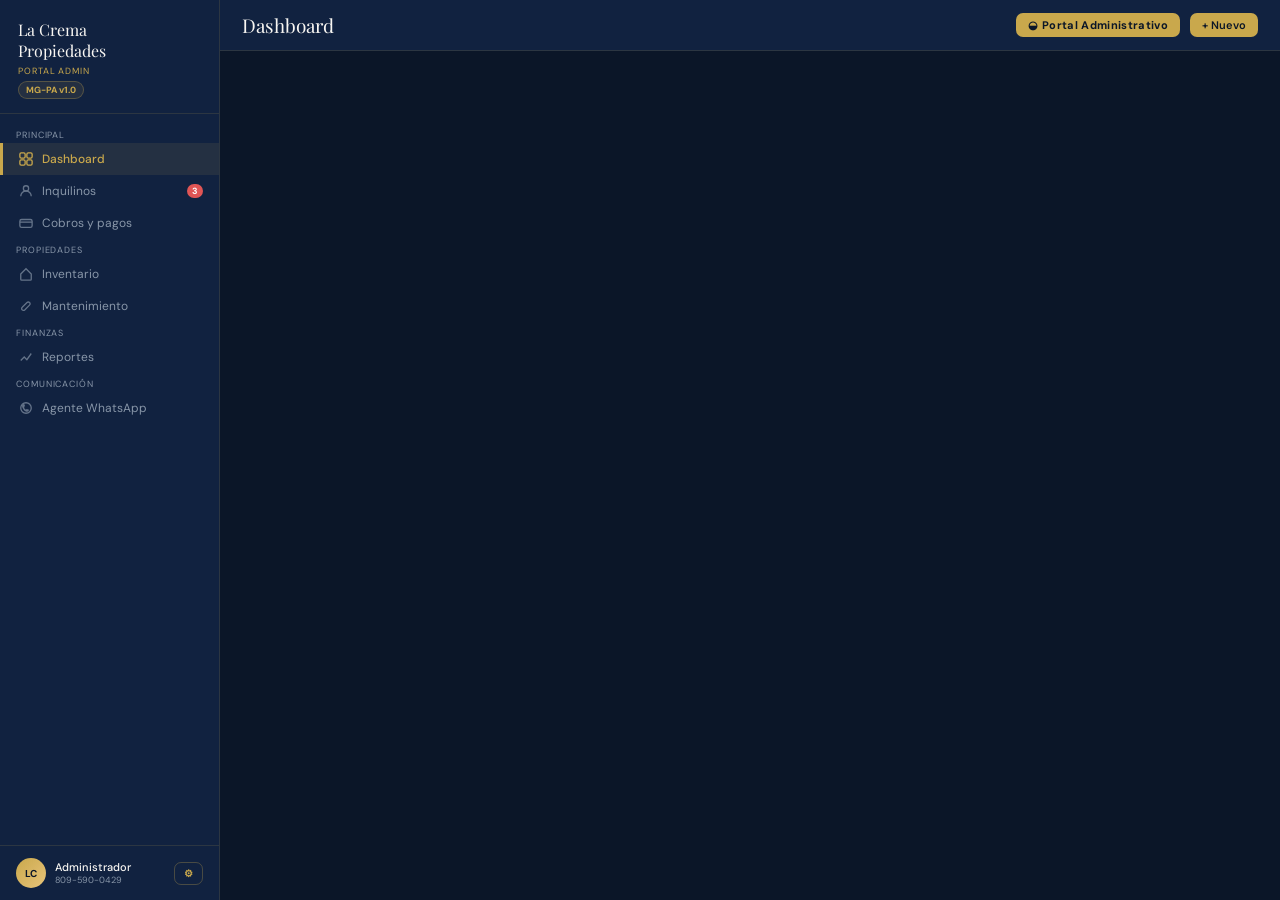
==== commit 7ed9b768: "Update contact number and PDF message texts" ====
--- a/admin.html
+++ b/admin.html
@@ -66,7 +66,7 @@
         <div class="sb-av">LC</div>
         <div>
           <div style="font-size:11px;font-weight:500;color:var(--white)">Administrador</div>
-          <div style="font-size:9px;color:var(--muted)">809-356-4915</div>
+          <div style="font-size:9px;color:var(--muted)">809-590-0429</div>
         </div>
         <button class="btn btn-out btn-sm" style="margin-left:auto;padding:4px 9px;font-size:10px" onclick="openPinModal()">&#9881;</button>
       </div>
@@ -727,24 +727,59 @@
   var modal = document.getElementById('ticket-modal');
   var num = modal.getAttribute('data-wa-num')||'';
   var msg = modal.getAttribute('data-wa-msg')||'';
-  msg += '\n\n📎 *[PDF adjunto del ticket]*';
+  msg += '\n\n📎 *PDF del ticket disponible para imprimir*';
   num = num.replace(/\D/g,'');
   if(num.length===10) num='1'+num;
   window.open('https://wa.me/'+num+'?text='+encodeURIComponent(msg),'_blank');
-  toast('Enviando PDF al inquilino por WhatsApp...');
+  toast('Abriendo WhatsApp con mensaje para inquilino...');
 }
 
 function enviarPDFAdmin(){
-  var modal = document.getElementById('ticket-modal');
-  var adminNum = modal.getAttribute('data-wa-admin')||'18093564915';
-  var msg = modal.getAttribute('data-wa-msg')||'';
-  msg += '\n\n📎 *[PDF adjunto del ticket — copia administrador]*';
+  var msg = document.getElementById('ticket-modal').getAttribute('data-wa-msg')||'';
+  msg += '\n\n📎 *PDF del ticket — copia administrador*';
+  var adminNum = '18095900429';
   window.open('https://wa.me/'+adminNum+'?text='+encodeURIComponent(msg),'_blank');
-  toast('Enviando PDF al administrador por WhatsApp...');
+  toast('Abriendo WhatsApp con mensaje para administrador...');
 }
 
 function descargarTicketPDF(){
-  toast('Descargando ticket como PDF...');
+  // Generar ventana de impresión con el ticket formateado como imagen imprimible
+  var body = document.getElementById('ticket-body');
+  if(!body) return;
+  var contenido = body.innerHTML;
+  var ventana = window.open('','_blank','width=480,height=700');
+  ventana.document.write(`<!DOCTYPE html>
+<html lang="es">
+<head>
+<meta charset="UTF-8">
+<meta name="viewport" content="width=device-width,initial-scale=1">
+<title>Ticket de Servicio — La Crema Propiedades</title>
+<style>
+  @import url('https://fonts.googleapis.com/css2?family=Playfair+Display:wght@600;700&family=DM+Sans:wght@400;500;600&display=swap');
+  *{box-sizing:border-box;margin:0;padding:0}
+  body{font-family:'DM Sans',sans-serif;background:#f0f0f0;display:flex;justify-content:center;padding:20px}
+  .ticket{width:420px;background:#fff;border-radius:12px;overflow:hidden;box-shadow:0 4px 24px rgba(0,0,0,.15)}
+  @media print{
+    body{background:#fff;padding:0}
+    .ticket{box-shadow:none;border-radius:0;width:100%}
+    .no-print{display:none!important}
+  }
+  .print-btn{display:block;width:100%;background:#C9A84C;color:#0B1628;border:none;padding:13px;font-size:14px;font-weight:700;cursor:pointer;font-family:'DM Sans',sans-serif;letter-spacing:.04em}
+  .print-btn:hover{background:#E8C47A}
+</style>
+</head>
+<body>
+<div class="ticket">
+  ${contenido}
+  <button class="print-btn no-print" onclick="window.print()">&#128438; Imprimir / Guardar como PDF</button>
+</div>
+<script>
+  // Auto-trigger print dialog after a short delay
+  setTimeout(function(){ window.print(); }, 800);
+<\/script>
+</body>
+</html>`);
+  ventana.document.close();
 }
 
 function cerrarTicketModal(){
@@ -942,392 +977,4 @@
         <div style="background:var(--navy3);border:1px solid var(--border);border-radius:7px;padding:10px 12px;font-size:11px;color:var(--muted);margin-bottom:9px">Se generar&aacute; un resumen en video del reporte para tu canal.</div>
       </div>
       <div id="ch-ig-f" style="display:none">
-        <div class="field" style="margin-bottom:9px"><label>Usuario de Instagram</label><input type="text" id="ig-user" placeholder="@tuusuario" oninput="updateSendPrev()"></div>
-        <div style="background:var(--navy3);border:1px solid var(--border);border-radius:7px;padding:10px 12px;font-size:11px;color:var(--muted);margin-bottom:9px">Se generar&aacute; una infograf&iacute;a del reporte para tu feed o historia.</div>
-      </div>
-      <div id="send-prev" style="display:none;background:rgba(201,168,76,.06);border:1px solid var(--border);border-radius:8px;padding:11px 14px;margin-bottom:12px">
-        <div style="font-size:10px;color:var(--gold);font-weight:700;margin-bottom:5px;letter-spacing:.06em">VISTA PREVIA DEL ENV&Iacute;O</div>
-        <div style="font-size:12px;color:var(--muted);line-height:1.7" id="send-prev-txt"></div>
-      </div>
-      <div style="display:flex;gap:9px;justify-content:flex-end">
-        <button class="btn btn-out" onclick="toast('Exportando PDF...')">&#8595; Exportar PDF</button>
-        <button class="btn btn-gold" onclick="doSendReport()">Enviar reporte</button>
-      </div>
-    </div></div>
-  </div>`;
-  setTimeout(()=>buildBarChart('rep-chart',['Nov','Dic','Ene','Feb','Mar','Abr'],[980,1050,1120,1080,1150,1240],null),50);
-}
-function rTab(id,el){document.querySelectorAll('.tab').forEach(t=>t.classList.remove('on'));document.querySelectorAll('[id^="rtv-"]').forEach(v=>v.classList.remove('on'));el.classList.add('on');document.getElementById('rtv-'+id).classList.add('on');}
-
-var activeRType='Resumen ejecutivo', activeCh='wa';
-function selRType(el,t){document.querySelectorAll('#rtype-row .fbtn').forEach(b=>b.classList.remove('on'));el.classList.add('on');activeRType=t;updateSendPrev();}
-function selCh(ch){
-  activeCh=ch;
-  ['wa','gm','yt','ig'].forEach(c=>{
-    var card=document.getElementById('ch-'+c),f=document.getElementById('ch-'+c+'-f');
-    if(card)card.style.borderColor=c===ch?'var(--border2)':'var(--border)';
-    if(f)f.style.display=c===ch?'block':'none';
-  });
-  updateSendPrev();
-}
-function updateSendPrev(){
-  var destMap={wa:document.getElementById('wa-num')?document.getElementById('wa-num').value:'',gm:document.getElementById('gm-email')?document.getElementById('gm-email').value:'',yt:document.getElementById('yt-ch')?document.getElementById('yt-ch').value:'',ig:document.getElementById('ig-user')?document.getElementById('ig-user').value:''};
-  var dest=destMap[activeCh]; var names={wa:'WhatsApp',gm:'Gmail',yt:'YouTube',ig:'Instagram'};
-  var prev=document.getElementById('send-prev'),txt=document.getElementById('send-prev-txt');
-  if(prev&&txt){prev.style.display=dest?'block':'none';if(dest)txt.innerHTML='Canal: <b style="color:var(--white)">'+names[activeCh]+'</b><br>Destino: <b style="color:var(--white)">'+dest+'</b><br>Reporte: <b style="color:var(--white)">'+activeRType+'</b><br>Per&iacute;odo: <b style="color:var(--white)">Abril 2025</b>';}
-}
-function doSendReport(){toast('Reporte enviado exitosamente &#10003;');}
-
-// ============ WHATSAPP ============
-var CONVS=[
-  {tid:0,msgs:[{d:'in',t:'Buenas tardes, quiero saber cu&aacute;nto debo de la renta',time:'3:14 PM',ai:false},{d:'out',t:'Buenas tardes Carlos &#128075; Seg&uacute;n su cuenta tiene *RD$ 48,000* pendientes con *38 d&iacute;as de atraso*. &iquest;Coordina su pago hoy?',time:'3:14 PM',ai:true},{d:'in',t:'Pagu&eacute; RD$ 760 la semana pasada, no recuerdo cu&aacute;nto me resta',time:'3:16 PM',ai:false},{d:'out',t:'Revisando su historial: el sistema *no registra ning&uacute;n pago de RD$ 760*. El saldo sigue siendo *RD$ 48,000*. Env&iacute;e el comprobante y lo verificamos. &#128206;',time:'3:16 PM',ai:true}],preview:'No recuerdo cu&aacute;nto me resta',time:'3:16 PM',unread:1},
-  {tid:1,msgs:[{d:'in',t:'&iquest;Mi pago fue recibido?',time:'10:02 AM',ai:false},{d:'out',t:'Hola Mar&iacute;a &#128522; S&iacute;, su pago de *RD$ 28,000* fue confirmado hoy. &iexcl;Gracias! &#10003;',time:'10:02 AM',ai:true}],preview:'&iquest;Mi pago fue recibido?',time:'10:02 AM',unread:0},
-  {tid:2,msgs:[{d:'in',t:'&iquest;Cu&aacute;nto es la electricidad?',time:'Ayer',ai:false},{d:'out',t:'Hola Luis &#128075; Su electricidad de abril es *RD$ 2,100*, vence el *5 de mayo*. Puede pagar desde el portal web. &#128187;',time:'Ayer',ai:true}],preview:'&iquest;Cu&aacute;nto es la electricidad?',time:'Ayer',unread:1},
-  {tid:3,msgs:[{d:'in',t:'Tengo una sugerencia para el &aacute;rea com&uacute;n',time:'9:00 AM',ai:false},{d:'out',t:'Buenos d&iacute;as Rosa. Las sugerencias son revisadas por el administrador. Le responder&aacute;n en menos de 24 horas. &#128591;',time:'9:00 AM',ai:false}],preview:'Tengo una sugerencia',time:'9:00 AM',unread:1},
-];
-var activeConv=0, waMode='preguntas';
-
-function renderWhatsApp(el){
-  el.innerHTML=`
-  <div class="kpi-row">
-    <div class="kc" style="border-color:rgba(37,211,102,.2)"><div class="kc-lbl">Mensajes hoy</div><div class="kc-val" style="color:var(--wa)">47</div><div class="kc-sub">38 respondidos por IA</div></div>
-    <div class="kc green"><div class="kc-lbl">Resoluci&oacute;n IA</div><div class="kc-val green">94%</div><div class="kc-sub">Sin intervenci&oacute;n humana</div></div>
-    <div class="kc gold"><div class="kc-lbl">Chats activos</div><div class="kc-val gold">4</div><div class="kc-sub">En este momento</div></div>
-    <div class="kc red"><div class="kc-lbl">Sugerencias</div><div class="kc-val red">5</div><div class="kc-sub">Requieren revisi&oacute;n</div></div>
-  </div>
-  <div style="background:rgba(11,22,40,.8);border:1px solid rgba(37,211,102,.2);border-radius:9px;padding:9px 14px;margin-bottom:13px;display:flex;align-items:center;gap:9px;font-size:12px">
-    <div style="width:8px;height:8px;background:var(--wa);border-radius:50%;animation:apulse 2s infinite"></div>
-    <span style="color:var(--wa);font-weight:600">Agente IA activo</span>
-    <span style="color:var(--muted)">Admin: +1 809-356-4915 &middot; Secundario: +1 929-257-5851</span>
-    <span style="margin-left:auto;color:var(--muted)">24/7 autom&aacute;tico</span>
-  </div>
-  <div class="chat-layout">
-    <div class="conv-list">
-      <div style="padding:8px 10px;border-bottom:1px solid var(--border)"><input type="text" placeholder="Buscar..." style="width:100%;background:var(--navy3);border:1px solid var(--border);border-radius:6px;padding:6px 9px;color:var(--white);font-size:11px;font-family:var(--fb);outline:none"></div>
-      <div class="conv-items" id="wa-conv-list"></div>
-    </div>
-    <div class="chat-win">
-      <div class="chat-hdr">
-        <div class="conv-av" id="wa-av">CM</div>
-        <div style="flex:1"><div style="font-size:13px;font-weight:600;color:var(--white)" id="wa-name">Carlos M&eacute;ndez</div><div style="font-size:10px;color:var(--muted)" id="wa-apt">Apto 4B &middot; Los Pinos</div></div>
-        <div style="font-size:10px;color:var(--wa);display:flex;align-items:center;gap:3px"><span style="width:5px;height:5px;background:var(--wa);border-radius:50%;display:inline-block"></span>En l&iacute;nea</div>
-        <div style="background:var(--wa-bg);border:1px solid rgba(37,211,102,.25);color:var(--wa);font-size:10px;padding:3px 8px;border-radius:10px;font-weight:600;margin-left:8px">&#129302; IA Activa</div>
-      </div>
-      <div class="chat-msgs" id="wa-msgs"></div>
-      <div class="chat-input">
-        <div class="mode-btns">
-          <div class="mode-btn wam on" id="wa-btn-preg" onclick="waSetMode('preguntas')">&#128172; Preguntas (Automatizado)</div>
-          <div class="mode-btn sugm" id="wa-btn-sug" onclick="waSetMode('sugerencias')">&#128221; Sugerencias (Manual)</div>
-        </div>
-        <div class="chat-row">
-          <textarea class="chat-ta" id="wa-input" placeholder="Simula pregunta del inquilino &mdash; IA responde..." onkeydown="if(event.key==='Enter'&&!event.shiftKey){event.preventDefault();waSend()}"></textarea>
-          <button class="chat-send" id="wa-send" onclick="waSend()">&#10148;</button>
-        </div>
-        <div style="font-size:10px;color:var(--muted);margin-top:4px" id="wa-hint">&#129302; IA responde autom&aacute;ticamente consultando la base de datos del inquilino.</div>
-      </div>
-    </div>
-  </div>`;
-  renderWAList(); waLoadConv(0);
-}
-function renderWAList(){
-  var el=document.getElementById('wa-conv-list'); if(!el) return; el.innerHTML='';
-  CONVS.forEach((c,i)=>{
-    var t=TENANTS[c.tid]; var d=document.createElement('div'); d.className='conv-item'+(i===activeConv?' on':'');
-    d.innerHTML=`<div class="conv-av">${t.initials}</div><div style="flex:1;min-width:0"><div class="conv-nm">${t.name}</div><div class="conv-prev">${c.preview}</div></div><div style="display:flex;flex-direction:column;align-items:flex-end;gap:3px"><div style="font-size:10px;color:var(--muted)">${c.time}</div>${c.unread?`<div class="conv-unread">${c.unread}</div>`:''}</div>`;
-    d.onclick=()=>{activeConv=i;renderWAList();waLoadConv(i);};
-    el.appendChild(d);
-  });
-}
-function waLoadConv(i){
-  var c=CONVS[i],t=TENANTS[c.tid];
-  var av=document.getElementById('wa-av'),nm=document.getElementById('wa-name'),ap=document.getElementById('wa-apt');
-  if(av)av.textContent=t.initials; if(nm)nm.innerHTML=t.name; if(ap)ap.innerHTML='Apto '+t.apt+' &middot; '+t.edif+' &middot; '+t.tel;
-  c.unread=0; renderWAList();
-  var msgs=document.getElementById('wa-msgs'); if(!msgs) return; msgs.innerHTML='';
-  c.msgs.forEach(m=>waAppendMsg(m.d,m.t,m.time,m.ai)); msgs.scrollTop=msgs.scrollHeight;
-}
-function waAppendMsg(dir,text,time,ai){
-  var msgs=document.getElementById('wa-msgs'); if(!msgs) return;
-  var d=document.createElement('div'); d.className='msg '+dir+(ai?' ai':'');
-  d.innerHTML=(ai?'<div class="ai-lbl">&#129302; IA</div>':'')
-    +`<div class="msg-bub">${text.replace(/\*(.*?)\*/g,'<strong>$1</strong>')}</div><div class="msg-time">${time}</div>`;
-  msgs.appendChild(d); msgs.scrollTop=msgs.scrollHeight;
-}
-function waSetMode(m){
-  waMode=m;
-  document.getElementById('wa-btn-preg').classList.toggle('on',m==='preguntas');
-  document.getElementById('wa-btn-sug').classList.toggle('on',m==='sugerencias');
-  var send=document.getElementById('wa-send'); if(send)send.className='chat-send'+(m==='sugerencias'?' sug-s':'');
-  var inp=document.getElementById('wa-input'); if(inp)inp.placeholder=m==='preguntas'?'Simula pregunta del inquilino &mdash; IA responde...':'Escribe tu respuesta manual...';
-  var hint=document.getElementById('wa-hint'); if(hint)hint.innerHTML=m==='preguntas'?'&#129302; IA responde autom&aacute;ticamente consultando la base de datos.':'&#128221; Respuesta manual &mdash; No automatizado.';
-}
-function waSend(){
-  var inp=document.getElementById('wa-input'); if(!inp) return;
-  var text=inp.value.trim(); if(!text) return;
-  var now=new Date().toLocaleTimeString('es-DO',{hour:'2-digit',minute:'2-digit'});
-  var c=CONVS[activeConv],t=TENANTS[c.tid];
-  if(waMode==='preguntas'){
-    waAppendMsg('in',text,now,false); c.msgs.push({d:'in',t:text,time:now,ai:false}); inp.value='';
-    setTimeout(()=>{var reply=aiReply(text,t);waAppendMsg('out',reply,now,true);c.msgs.push({d:'out',t:reply,time:now,ai:true});c.preview=reply.substring(0,40)+'...';c.time=now;renderWAList();},900);
-  } else {
-    waAppendMsg('out',text,now,false); c.msgs.push({d:'out',t:text,time:now,ai:false}); inp.value=''; c.preview=text.substring(0,40); c.time=now; renderWAList();
-    toast('Respuesta manual enviada a '+t.short);
-  }
-}
-
-// ============ PIN MODAL — MODO EDICIÓN ============
-var currentPin = 'Lacremard01';
-var masterKey  = 'Lacremard02';
-
-function openPinModal(){
-  showPinEnterView();
-  document.getElementById('pin-modal').style.display='flex';
-  setTimeout(function(){document.getElementById('pin-input').focus();},100);
-}
-function closePinModal(){
-  document.getElementById('pin-modal').style.display='none';
-  document.getElementById('pin-input').value='';
-  document.getElementById('pin-err').style.display='none';
-  clearChangeForm();
-}
-function showPinEnterView(){
-  document.getElementById('pin-view-enter').style.display='block';
-  document.getElementById('pin-view-change').style.display='none';
-  document.getElementById('pin-input').value='';
-  document.getElementById('pin-err').style.display='none';
-  setTimeout(function(){document.getElementById('pin-input').focus();},100);
-}
-function showPinChangeView(){
-  document.getElementById('pin-view-enter').style.display='none';
-  document.getElementById('pin-view-change').style.display='block';
-  clearChangeForm();
-  setTimeout(function(){document.getElementById('pin-master-input').focus();},100);
-}
-function clearChangeForm(){
-  ['pin-master-input','pin-new-input','pin-confirm-input'].forEach(function(id){
-    var el=document.getElementById(id); if(el) el.value='';
-  });
-  document.getElementById('pin-change-err').style.display='none';
-  document.getElementById('pin-change-ok').style.display='none';
-}
-function checkPin(){
-  var val=document.getElementById('pin-input').value;
-  if(val===currentPin){
-    closePinModal();
-    toggleAdmin();
-  } else {
-    document.getElementById('pin-err').style.display='block';
-    document.getElementById('pin-input').value='';
-    document.getElementById('pin-input').focus();
-  }
-}
-function changePin(){
-  var master=document.getElementById('pin-master-input').value;
-  var newPin=document.getElementById('pin-new-input').value;
-  var confirm=document.getElementById('pin-confirm-input').value;
-  var errEl=document.getElementById('pin-change-err');
-  var okEl=document.getElementById('pin-change-ok');
-  errEl.style.display='none'; okEl.style.display='none';
-  if(master!==masterKey){
-    errEl.textContent='Clave maestra incorrecta.';
-    errEl.style.display='block';
-    document.getElementById('pin-master-input').value='';
-    document.getElementById('pin-master-input').focus();
-    return;
-  }
-  if(newPin.length<8){
-    errEl.textContent='El nuevo PIN debe tener m\u00ednimo 8 caracteres.';
-    errEl.style.display='block';
-    document.getElementById('pin-new-input').focus();
-    return;
-  }
-  if(newPin!==confirm){
-    errEl.textContent='Los PINs no coinciden. Verifica.';
-    errEl.style.display='block';
-    document.getElementById('pin-confirm-input').value='';
-    document.getElementById('pin-confirm-input').focus();
-    return;
-  }
-  currentPin=newPin;
-  okEl.style.display='block';
-  clearChangeForm();
-  setTimeout(function(){closePinModal();},1800);
-}
-
-// ============ ADMIN MODE ============
-function toggleAdmin(){
-  adminMode=!adminMode;
-  document.body.classList.toggle('admin-mode',adminMode);
-  document.getElementById('admin-bar').classList.toggle('on',adminMode);
-  document.getElementById('save-bar').classList.toggle('on',adminMode);
-  document.querySelectorAll('.ed,[contenteditable]').forEach(el=>el.contentEditable=adminMode?'true':'false');
-  var ppbar=document.getElementById('pp-save-bar'); if(ppbar)ppbar.style.display=adminMode?'flex':'none';
-}
-
-function saveAdmin(){
-  // Si hay un perfil abierto, leer y guardar todos los campos editados
-  if(currentTenant){
-    var map={
-      name:   'pp-nombre',
-      cedula: 'pp-cedula',
-      tel:    'pp-tel',
-      email:  'pp-email',
-      inicio: 'pp-ini',
-      vence:  'pp-vence',
-      contrato:'pp-cont',
-      deposito:'pp-dep'
-    };
-    Object.keys(map).forEach(function(key){
-      var el=document.getElementById(map[key]);
-      if(el){
-        var val=(el.textContent||el.innerText||'').trim();
-        if(val) currentTenant[key]=val;
-      }
-    });
-    // Renta — extraer número
-    var rentaEl=document.getElementById('pp-renta');
-    if(rentaEl){
-      var rentaVal=(rentaEl.textContent||'').replace(/\D/g,'');
-      if(rentaVal) currentTenant.renta=parseInt(rentaVal);
-    }
-    // Apartamento — separar apt y edif si cambió
-    var aptEl=document.getElementById('pp-apt');
-    if(aptEl){
-      var aptTxt=(aptEl.textContent||'').replace('Apto','').trim();
-      var parts=aptTxt.split('·');
-      if(parts[0]) currentTenant.apt=parts[0].trim();
-      if(parts[1]) currentTenant.edif=parts[1].trim();
-    }
-    // Actualizar initials y short
-    if(currentTenant.name){
-      var words=currentTenant.name.trim().split(' ');
-      currentTenant.short=words[0];
-      currentTenant.initials=(words[0]?words[0][0]:'')+(words[1]?words[1][0]:'');
-    }
-    // Persistir en localStorage
-    saveTenants();
-    // Refrescar tarjetas si estamos en esa sección
-    if(currentPage==='inquilinos') renderTenantCards(TENANTS);
-  }
-
-  // También guardar cualquier campo .ed editable en tablas
-  document.querySelectorAll('.ed[contenteditable="true"]').forEach(function(el){
-    el.contentEditable='false';
-  });
-
-  adminMode=false;
-  document.body.classList.remove('admin-mode');
-  document.getElementById('admin-bar').classList.remove('on');
-  document.getElementById('save-bar').classList.remove('on');
-  document.querySelectorAll('.ed,[contenteditable]').forEach(function(el){el.contentEditable='false';});
-  var ppbar=document.getElementById('pp-save-bar'); if(ppbar)ppbar.style.display='none';
-  toast('Cambios guardados correctamente ✓');
-}
-
-function cancelAdmin(){
-  adminMode=false;
-  document.body.classList.remove('admin-mode');
-  document.getElementById('admin-bar').classList.remove('on');
-  document.getElementById('save-bar').classList.remove('on');
-  document.querySelectorAll('.ed,[contenteditable]').forEach(function(el){el.contentEditable='false';});
-  var ppbar=document.getElementById('pp-save-bar'); if(ppbar)ppbar.style.display='none';
-  // Recargar perfil con datos originales
-  if(currentTenant) openProfile(currentTenant.id);
-}
-
-// Guardar TENANTS en localStorage
-function saveTenants(){
-  try{
-    localStorage.setItem('mgpa_tenants', JSON.stringify(TENANTS));
-  }catch(e){}
-}
-
-// Cargar TENANTS desde localStorage al iniciar
-function loadTenants(){
-  try{
-    var saved=localStorage.getItem('mgpa_tenants');
-    if(saved){
-      var parsed=JSON.parse(saved);
-      // Merge: respetar estructura, solo sobreescribir campos editables
-      parsed.forEach(function(saved,i){
-        if(TENANTS[i]){
-          ['name','short','initials','apt','edif','cedula','tel','email','inicio','vence','contrato','deposito','renta'].forEach(function(k){
-            if(saved[k]!==undefined) TENANTS[i][k]=saved[k];
-          });
-        }
-      });
-    }
-  }catch(e){}
-}
-
-// Llamar al inicio
-loadTenants();
-
-// PORTAL ADMINISTRATIVO MODAL
-function openPortalModal(){
-  document.getElementById('portal-modal').style.display='flex';
-  document.getElementById('portal-err').style.display='none';
-  document.getElementById('portal-key-display').textContent='';
-  document.getElementById('portal-key-input').value='';
-  setTimeout(function(){document.getElementById('portal-key-input').focus();},100);
-}
-function closePortalModal(){
-  document.getElementById('portal-modal').style.display='none';
-}
-function portalGo(section){
-  closePortalModal();
-  goPage(section);
-}
-function capturePortalKey(e){
-  if(!e.ctrlKey&&!e.altKey) return;
-  e.preventDefault();
-  var key=e.key.toUpperCase();
-  var display=document.getElementById('portal-key-display');
-  var err=document.getElementById('portal-err');
-  err.style.display='none';
-  var combo='Ctrl+Alt+'+key;
-  display.textContent='Detectado: '+combo;
-  var map={'D':'dashboard','X':'inquilinos','C':'cobros','I':'inventario','M':'mantenimiento','R':'reportes','A':'whatsapp','P':'editar'};
-  if(map[key]){
-    setTimeout(function(){
-      closePortalModal();
-      if(map[key]==='editar') toggleAdmin();
-      else goPage(map[key]);
-    },400);
-  } else {
-    display.textContent='';
-    err.style.display='block';
-    document.getElementById('portal-key-input').value='';
-  }
-}
-
-// KEYBOARD SHORTCUTS — todas las secciones
-document.addEventListener('keydown',function(e){
-  if(e.ctrlKey&&e.altKey){
-    var k=e.key.toUpperCase();
-    if(k==='D'){e.preventDefault();goPage('dashboard');}
-    if(k==='X'){e.preventDefault();goPage('inquilinos');}
-    if(k==='C'){e.preventDefault();goPage('cobros');}
-    if(k==='I'){e.preventDefault();goPage('inventario');}
-    if(k==='M'){e.preventDefault();goPage('mantenimiento');}
-    if(k==='R'){e.preventDefault();goPage('reportes');}
-    if(k==='A'){e.preventDefault();goPage('whatsapp');}
-    if(k==='P'){e.preventDefault();if(adminMode)saveAdmin();else openPinModal();}
-  }
-  if(e.ctrlKey&&e.key==='s'&&adminMode){e.preventDefault();saveAdmin();}
-  if(e.key==='Escape'){closeProfile();closePayModal();closeReceipt();closePortalModal();}
-});
-
-// PAYMENT
-function closePayModal(){document.getElementById('pay-modal').classList.remove('open');}
-function setPM(el,m){document.querySelectorAll('.pm').forEach(p=>p.classList.remove('on'));el.classList.add('on');document.getElementById('card-f').style.display=m==='card'?'block':'none';document.getElementById('transfer-f').style.display=m==='transfer'?'block':'none';document.getElementById('cash-f').style.display=m==='cash'?'block':'none';}
-function processPayment(){closePayModal();var now=new Date().toLocaleString('es-DO',{day:'numeric',month:'long',year:'numeric',hour:'2-digit',minute:'2-digit'});document.getElementById('rc-dt').textContent=now;document.getElementById('receipt-view').classList.add('open');}
-function closeReceipt(){document.getElementById('receipt-view').classList.remove('open');}
-function showReceipt(name,apt,amount,bank,concept,date){document.getElementById('rc-name').textContent=name;document.getElementById('rc-apt').textContent=apt;document.getElementById('rc-amount').textContent=amount;document.getElementById('rc-method').textContent=bank;document.getElementById('rc-concept').textContent=concept;document.getElementById('rc-dt').textContent=date;document.getElementById('rc-ref').textContent='REF: TRF-'+Math.floor(4800+Math.random()*199);document.getElementById('receipt-view').classList.add('open');}
-function topbarAction(){var acts={dashboard:()=>toast('Nuevo pago...'),inquilinos:()=>toast('Nuevo inquilino...'),cobros:()=>cTab&&toast('Registrar pago...'),inventario:()=>toast('Nueva unidad...'),reportes:()=>toast('Exportando...'),whatsapp:()=>toast('Notificaci&oacute;n masiva enviada'),mantenimiento:()=>toast('Nuevo ticket creado')};if(acts[currentPage])acts[currentPage]();}
-
-// INIT
-goPage('dashboard');
-</script>
-</body>
-</html>
+        <div class="fi
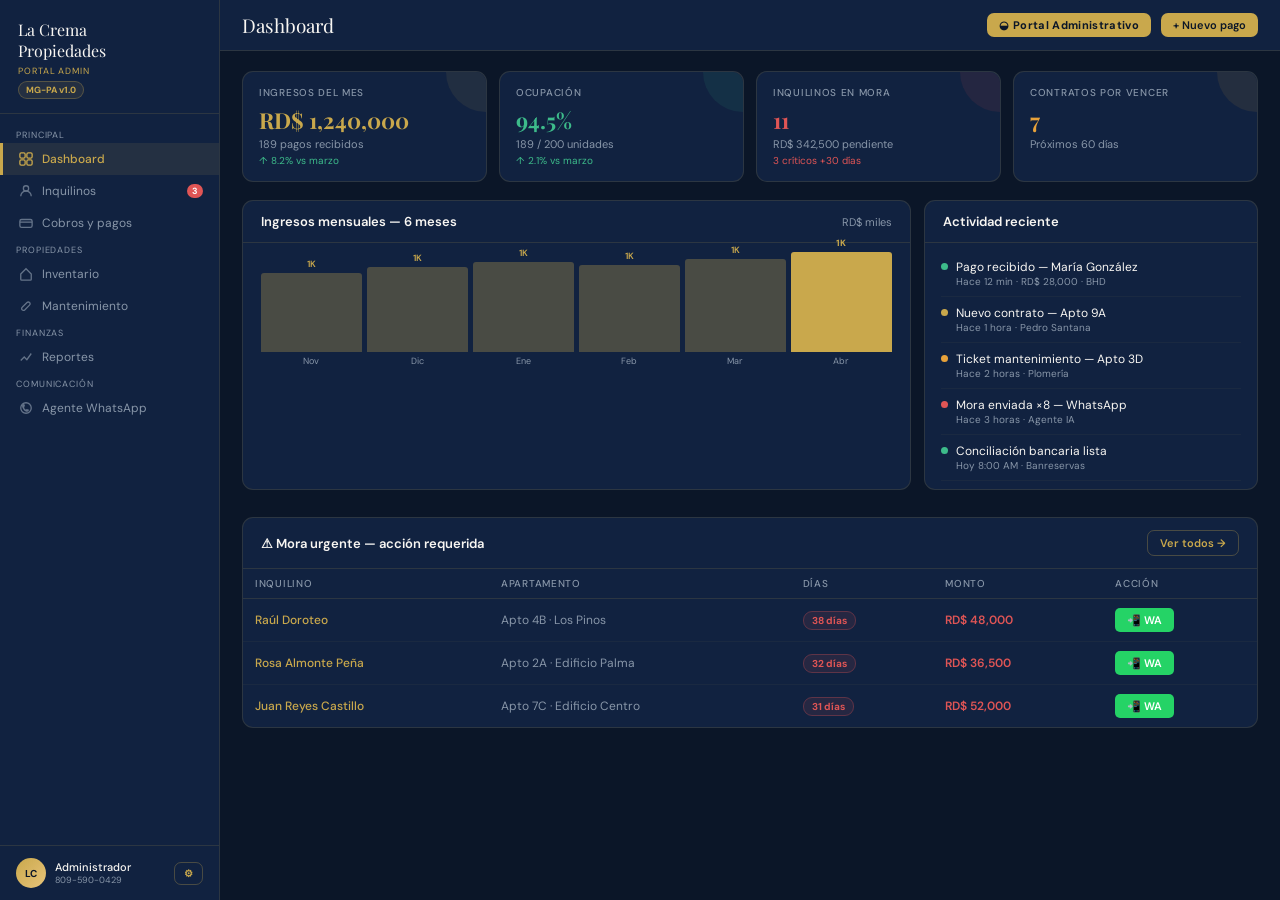
==== commit b5b52e2b: "Add keyboard shortcuts and portal modal functions" ====
--- a/admin.html
+++ b/admin.html
@@ -743,42 +743,29 @@
 }
 
 function descargarTicketPDF(){
-  // Generar ventana de impresión con el ticket formateado como imagen imprimible
   var body = document.getElementById('ticket-body');
   if(!body) return;
   var contenido = body.innerHTML;
   var ventana = window.open('','_blank','width=480,height=700');
-  ventana.document.write(`<!DOCTYPE html>
-<html lang="es">
-<head>
-<meta charset="UTF-8">
-<meta name="viewport" content="width=device-width,initial-scale=1">
-<title>Ticket de Servicio — La Crema Propiedades</title>
-<style>
-  @import url('https://fonts.googleapis.com/css2?family=Playfair+Display:wght@600;700&family=DM+Sans:wght@400;500;600&display=swap');
-  *{box-sizing:border-box;margin:0;padding:0}
-  body{font-family:'DM Sans',sans-serif;background:#f0f0f0;display:flex;justify-content:center;padding:20px}
-  .ticket{width:420px;background:#fff;border-radius:12px;overflow:hidden;box-shadow:0 4px 24px rgba(0,0,0,.15)}
-  @media print{
-    body{background:#fff;padding:0}
-    .ticket{box-shadow:none;border-radius:0;width:100%}
-    .no-print{display:none!important}
-  }
-  .print-btn{display:block;width:100%;background:#C9A84C;color:#0B1628;border:none;padding:13px;font-size:14px;font-weight:700;cursor:pointer;font-family:'DM Sans',sans-serif;letter-spacing:.04em}
-  .print-btn:hover{background:#E8C47A}
-</style>
-</head>
-<body>
-<div class="ticket">
-  ${contenido}
-  <button class="print-btn no-print" onclick="window.print()">&#128438; Imprimir / Guardar como PDF</button>
-</div>
-<script>
-  // Auto-trigger print dialog after a short delay
-  setTimeout(function(){ window.print(); }, 800);
-<\/script>
-</body>
-</html>`);
+  var html = '<!DOCTYPE html><html lang="es"><head><meta charset="UTF-8">'
+    + '<meta name="viewport" content="width=device-width,initial-scale=1">'
+    + '<title>Ticket de Servicio \u2014 La Crema Propiedades</title>'
+    + '<link href="https://fonts.googleapis.com/css2?family=Playfair+Display:wght@600;700&family=DM+Sans:wght@400;500;600&display=swap" rel="stylesheet">'
+    + '<style>'
+    + '*{box-sizing:border-box;margin:0;padding:0}'
+    + 'body{font-family:"DM Sans",sans-serif;background:#f0f0f0;display:flex;justify-content:center;padding:20px}'
+    + '.ticket{width:420px;background:#fff;border-radius:12px;overflow:hidden;box-shadow:0 4px 24px rgba(0,0,0,.15)}'
+    + '@media print{body{background:#fff;padding:0}.ticket{box-shadow:none;border-radius:0;width:100%}.no-print{display:none!important}}'
+    + '.print-btn{display:block;width:100%;background:#C9A84C;color:#0B1628;border:none;padding:13px;font-size:14px;font-weight:700;cursor:pointer;font-family:"DM Sans",sans-serif;letter-spacing:.04em}'
+    + '.print-btn:hover{background:#E8C47A}'
+    + '</style></head><body>'
+    + '<div class="ticket">'
+    + contenido
+    + '<button class="print-btn no-print" onclick="window.print()">&#128438; Imprimir / Guardar como PDF</button>'
+    + '</div>'
+    + '<script>setTimeout(function(){window.print();},800);<\/script>'
+    + '</body></html>';
+  ventana.document.write(html);
   ventana.document.close();
 }
 
@@ -977,4 +964,392 @@
         <div style="background:var(--navy3);border:1px solid var(--border);border-radius:7px;padding:10px 12px;font-size:11px;color:var(--muted);margin-bottom:9px">Se generar&aacute; un resumen en video del reporte para tu canal.</div>
       </div>
       <div id="ch-ig-f" style="display:none">
-        <div class="fi
+        <div class="field" style="margin-bottom:9px"><label>Usuario de Instagram</label><input type="text" id="ig-user" placeholder="@tuusuario" oninput="updateSendPrev()"></div>
+        <div style="background:var(--navy3);border:1px solid var(--border);border-radius:7px;padding:10px 12px;font-size:11px;color:var(--muted);margin-bottom:9px">Se generar&aacute; una infograf&iacute;a del reporte para tu feed o historia.</div>
+      </div>
+      <div id="send-prev" style="display:none;background:rgba(201,168,76,.06);border:1px solid var(--border);border-radius:8px;padding:11px 14px;margin-bottom:12px">
+        <div style="font-size:10px;color:var(--gold);font-weight:700;margin-bottom:5px;letter-spacing:.06em">VISTA PREVIA DEL ENV&Iacute;O</div>
+        <div style="font-size:12px;color:var(--muted);line-height:1.7" id="send-prev-txt"></div>
+      </div>
+      <div style="display:flex;gap:9px;justify-content:flex-end">
+        <button class="btn btn-out" onclick="toast('Exportando PDF...')">&#8595; Exportar PDF</button>
+        <button class="btn btn-gold" onclick="doSendReport()">Enviar reporte</button>
+      </div>
+    </div></div>
+  </div>`;
+  setTimeout(()=>buildBarChart('rep-chart',['Nov','Dic','Ene','Feb','Mar','Abr'],[980,1050,1120,1080,1150,1240],null),50);
+}
+function rTab(id,el){document.querySelectorAll('.tab').forEach(t=>t.classList.remove('on'));document.querySelectorAll('[id^="rtv-"]').forEach(v=>v.classList.remove('on'));el.classList.add('on');document.getElementById('rtv-'+id).classList.add('on');}
+
+var activeRType='Resumen ejecutivo', activeCh='wa';
+function selRType(el,t){document.querySelectorAll('#rtype-row .fbtn').forEach(b=>b.classList.remove('on'));el.classList.add('on');activeRType=t;updateSendPrev();}
+function selCh(ch){
+  activeCh=ch;
+  ['wa','gm','yt','ig'].forEach(c=>{
+    var card=document.getElementById('ch-'+c),f=document.getElementById('ch-'+c+'-f');
+    if(card)card.style.borderColor=c===ch?'var(--border2)':'var(--border)';
+    if(f)f.style.display=c===ch?'block':'none';
+  });
+  updateSendPrev();
+}
+function updateSendPrev(){
+  var destMap={wa:document.getElementById('wa-num')?document.getElementById('wa-num').value:'',gm:document.getElementById('gm-email')?document.getElementById('gm-email').value:'',yt:document.getElementById('yt-ch')?document.getElementById('yt-ch').value:'',ig:document.getElementById('ig-user')?document.getElementById('ig-user').value:''};
+  var dest=destMap[activeCh]; var names={wa:'WhatsApp',gm:'Gmail',yt:'YouTube',ig:'Instagram'};
+  var prev=document.getElementById('send-prev'),txt=document.getElementById('send-prev-txt');
+  if(prev&&txt){prev.style.display=dest?'block':'none';if(dest)txt.innerHTML='Canal: <b style="color:var(--white)">'+names[activeCh]+'</b><br>Destino: <b style="color:var(--white)">'+dest+'</b><br>Reporte: <b style="color:var(--white)">'+activeRType+'</b><br>Per&iacute;odo: <b style="color:var(--white)">Abril 2025</b>';}
+}
+function doSendReport(){toast('Reporte enviado exitosamente &#10003;');}
+
+// ============ WHATSAPP ============
+var CONVS=[
+  {tid:0,msgs:[{d:'in',t:'Buenas tardes, quiero saber cu&aacute;nto debo de la renta',time:'3:14 PM',ai:false},{d:'out',t:'Buenas tardes Carlos &#128075; Seg&uacute;n su cuenta tiene *RD$ 48,000* pendientes con *38 d&iacute;as de atraso*. &iquest;Coordina su pago hoy?',time:'3:14 PM',ai:true},{d:'in',t:'Pagu&eacute; RD$ 760 la semana pasada, no recuerdo cu&aacute;nto me resta',time:'3:16 PM',ai:false},{d:'out',t:'Revisando su historial: el sistema *no registra ning&uacute;n pago de RD$ 760*. El saldo sigue siendo *RD$ 48,000*. Env&iacute;e el comprobante y lo verificamos. &#128206;',time:'3:16 PM',ai:true}],preview:'No recuerdo cu&aacute;nto me resta',time:'3:16 PM',unread:1},
+  {tid:1,msgs:[{d:'in',t:'&iquest;Mi pago fue recibido?',time:'10:02 AM',ai:false},{d:'out',t:'Hola Mar&iacute;a &#128522; S&iacute;, su pago de *RD$ 28,000* fue confirmado hoy. &iexcl;Gracias! &#10003;',time:'10:02 AM',ai:true}],preview:'&iquest;Mi pago fue recibido?',time:'10:02 AM',unread:0},
+  {tid:2,msgs:[{d:'in',t:'&iquest;Cu&aacute;nto es la electricidad?',time:'Ayer',ai:false},{d:'out',t:'Hola Luis &#128075; Su electricidad de abril es *RD$ 2,100*, vence el *5 de mayo*. Puede pagar desde el portal web. &#128187;',time:'Ayer',ai:true}],preview:'&iquest;Cu&aacute;nto es la electricidad?',time:'Ayer',unread:1},
+  {tid:3,msgs:[{d:'in',t:'Tengo una sugerencia para el &aacute;rea com&uacute;n',time:'9:00 AM',ai:false},{d:'out',t:'Buenos d&iacute;as Rosa. Las sugerencias son revisadas por el administrador. Le responder&aacute;n en menos de 24 horas. &#128591;',time:'9:00 AM',ai:false}],preview:'Tengo una sugerencia',time:'9:00 AM',unread:1},
+];
+var activeConv=0, waMode='preguntas';
+
+function renderWhatsApp(el){
+  el.innerHTML=`
+  <div class="kpi-row">
+    <div class="kc" style="border-color:rgba(37,211,102,.2)"><div class="kc-lbl">Mensajes hoy</div><div class="kc-val" style="color:var(--wa)">47</div><div class="kc-sub">38 respondidos por IA</div></div>
+    <div class="kc green"><div class="kc-lbl">Resoluci&oacute;n IA</div><div class="kc-val green">94%</div><div class="kc-sub">Sin intervenci&oacute;n humana</div></div>
+    <div class="kc gold"><div class="kc-lbl">Chats activos</div><div class="kc-val gold">4</div><div class="kc-sub">En este momento</div></div>
+    <div class="kc red"><div class="kc-lbl">Sugerencias</div><div class="kc-val red">5</div><div class="kc-sub">Requieren revisi&oacute;n</div></div>
+  </div>
+  <div style="background:rgba(11,22,40,.8);border:1px solid rgba(37,211,102,.2);border-radius:9px;padding:9px 14px;margin-bottom:13px;display:flex;align-items:center;gap:9px;font-size:12px">
+    <div style="width:8px;height:8px;background:var(--wa);border-radius:50%;animation:apulse 2s infinite"></div>
+    <span style="color:var(--wa);font-weight:600">Agente IA activo</span>
+    <span style="color:var(--muted)">Admin: +1 809-356-4915 &middot; Secundario: +1 929-257-5851</span>
+    <span style="margin-left:auto;color:var(--muted)">24/7 autom&aacute;tico</span>
+  </div>
+  <div class="chat-layout">
+    <div class="conv-list">
+      <div style="padding:8px 10px;border-bottom:1px solid var(--border)"><input type="text" placeholder="Buscar..." style="width:100%;background:var(--navy3);border:1px solid var(--border);border-radius:6px;padding:6px 9px;color:var(--white);font-size:11px;font-family:var(--fb);outline:none"></div>
+      <div class="conv-items" id="wa-conv-list"></div>
+    </div>
+    <div class="chat-win">
+      <div class="chat-hdr">
+        <div class="conv-av" id="wa-av">CM</div>
+        <div style="flex:1"><div style="font-size:13px;font-weight:600;color:var(--white)" id="wa-name">Carlos M&eacute;ndez</div><div style="font-size:10px;color:var(--muted)" id="wa-apt">Apto 4B &middot; Los Pinos</div></div>
+        <div style="font-size:10px;color:var(--wa);display:flex;align-items:center;gap:3px"><span style="width:5px;height:5px;background:var(--wa);border-radius:50%;display:inline-block"></span>En l&iacute;nea</div>
+        <div style="background:var(--wa-bg);border:1px solid rgba(37,211,102,.25);color:var(--wa);font-size:10px;padding:3px 8px;border-radius:10px;font-weight:600;margin-left:8px">&#129302; IA Activa</div>
+      </div>
+      <div class="chat-msgs" id="wa-msgs"></div>
+      <div class="chat-input">
+        <div class="mode-btns">
+          <div class="mode-btn wam on" id="wa-btn-preg" onclick="waSetMode('preguntas')">&#128172; Preguntas (Automatizado)</div>
+          <div class="mode-btn sugm" id="wa-btn-sug" onclick="waSetMode('sugerencias')">&#128221; Sugerencias (Manual)</div>
+        </div>
+        <div class="chat-row">
+          <textarea class="chat-ta" id="wa-input" placeholder="Simula pregunta del inquilino &mdash; IA responde..." onkeydown="if(event.key==='Enter'&&!event.shiftKey){event.preventDefault();waSend()}"></textarea>
+          <button class="chat-send" id="wa-send" onclick="waSend()">&#10148;</button>
+        </div>
+        <div style="font-size:10px;color:var(--muted);margin-top:4px" id="wa-hint">&#129302; IA responde autom&aacute;ticamente consultando la base de datos del inquilino.</div>
+      </div>
+    </div>
+  </div>`;
+  renderWAList(); waLoadConv(0);
+}
+function renderWAList(){
+  var el=document.getElementById('wa-conv-list'); if(!el) return; el.innerHTML='';
+  CONVS.forEach((c,i)=>{
+    var t=TENANTS[c.tid]; var d=document.createElement('div'); d.className='conv-item'+(i===activeConv?' on':'');
+    d.innerHTML=`<div class="conv-av">${t.initials}</div><div style="flex:1;min-width:0"><div class="conv-nm">${t.name}</div><div class="conv-prev">${c.preview}</div></div><div style="display:flex;flex-direction:column;align-items:flex-end;gap:3px"><div style="font-size:10px;color:var(--muted)">${c.time}</div>${c.unread?`<div class="conv-unread">${c.unread}</div>`:''}</div>`;
+    d.onclick=()=>{activeConv=i;renderWAList();waLoadConv(i);};
+    el.appendChild(d);
+  });
+}
+function waLoadConv(i){
+  var c=CONVS[i],t=TENANTS[c.tid];
+  var av=document.getElementById('wa-av'),nm=document.getElementById('wa-name'),ap=document.getElementById('wa-apt');
+  if(av)av.textContent=t.initials; if(nm)nm.innerHTML=t.name; if(ap)ap.innerHTML='Apto '+t.apt+' &middot; '+t.edif+' &middot; '+t.tel;
+  c.unread=0; renderWAList();
+  var msgs=document.getElementById('wa-msgs'); if(!msgs) return; msgs.innerHTML='';
+  c.msgs.forEach(m=>waAppendMsg(m.d,m.t,m.time,m.ai)); msgs.scrollTop=msgs.scrollHeight;
+}
+function waAppendMsg(dir,text,time,ai){
+  var msgs=document.getElementById('wa-msgs'); if(!msgs) return;
+  var d=document.createElement('div'); d.className='msg '+dir+(ai?' ai':'');
+  d.innerHTML=(ai?'<div class="ai-lbl">&#129302; IA</div>':'')
+    +`<div class="msg-bub">${text.replace(/\*(.*?)\*/g,'<strong>$1</strong>')}</div><div class="msg-time">${time}</div>`;
+  msgs.appendChild(d); msgs.scrollTop=msgs.scrollHeight;
+}
+function waSetMode(m){
+  waMode=m;
+  document.getElementById('wa-btn-preg').classList.toggle('on',m==='preguntas');
+  document.getElementById('wa-btn-sug').classList.toggle('on',m==='sugerencias');
+  var send=document.getElementById('wa-send'); if(send)send.className='chat-send'+(m==='sugerencias'?' sug-s':'');
+  var inp=document.getElementById('wa-input'); if(inp)inp.placeholder=m==='preguntas'?'Simula pregunta del inquilino &mdash; IA responde...':'Escribe tu respuesta manual...';
+  var hint=document.getElementById('wa-hint'); if(hint)hint.innerHTML=m==='preguntas'?'&#129302; IA responde autom&aacute;ticamente consultando la base de datos.':'&#128221; Respuesta manual &mdash; No automatizado.';
+}
+function waSend(){
+  var inp=document.getElementById('wa-input'); if(!inp) return;
+  var text=inp.value.trim(); if(!text) return;
+  var now=new Date().toLocaleTimeString('es-DO',{hour:'2-digit',minute:'2-digit'});
+  var c=CONVS[activeConv],t=TENANTS[c.tid];
+  if(waMode==='preguntas'){
+    waAppendMsg('in',text,now,false); c.msgs.push({d:'in',t:text,time:now,ai:false}); inp.value='';
+    setTimeout(()=>{var reply=aiReply(text,t);waAppendMsg('out',reply,now,true);c.msgs.push({d:'out',t:reply,time:now,ai:true});c.preview=reply.substring(0,40)+'...';c.time=now;renderWAList();},900);
+  } else {
+    waAppendMsg('out',text,now,false); c.msgs.push({d:'out',t:text,time:now,ai:false}); inp.value=''; c.preview=text.substring(0,40); c.time=now; renderWAList();
+    toast('Respuesta manual enviada a '+t.short);
+  }
+}
+
+// ============ PIN MODAL — MODO EDICIÓN ============
+var currentPin = 'Lacremard01';
+var masterKey  = 'Lacremard02';
+
+function openPinModal(){
+  showPinEnterView();
+  document.getElementById('pin-modal').style.display='flex';
+  setTimeout(function(){document.getElementById('pin-input').focus();},100);
+}
+function closePinModal(){
+  document.getElementById('pin-modal').style.display='none';
+  document.getElementById('pin-input').value='';
+  document.getElementById('pin-err').style.display='none';
+  clearChangeForm();
+}
+function showPinEnterView(){
+  document.getElementById('pin-view-enter').style.display='block';
+  document.getElementById('pin-view-change').style.display='none';
+  document.getElementById('pin-input').value='';
+  document.getElementById('pin-err').style.display='none';
+  setTimeout(function(){document.getElementById('pin-input').focus();},100);
+}
+function showPinChangeView(){
+  document.getElementById('pin-view-enter').style.display='none';
+  document.getElementById('pin-view-change').style.display='block';
+  clearChangeForm();
+  setTimeout(function(){document.getElementById('pin-master-input').focus();},100);
+}
+function clearChangeForm(){
+  ['pin-master-input','pin-new-input','pin-confirm-input'].forEach(function(id){
+    var el=document.getElementById(id); if(el) el.value='';
+  });
+  document.getElementById('pin-change-err').style.display='none';
+  document.getElementById('pin-change-ok').style.display='none';
+}
+function checkPin(){
+  var val=document.getElementById('pin-input').value;
+  if(val===currentPin){
+    closePinModal();
+    toggleAdmin();
+  } else {
+    document.getElementById('pin-err').style.display='block';
+    document.getElementById('pin-input').value='';
+    document.getElementById('pin-input').focus();
+  }
+}
+function changePin(){
+  var master=document.getElementById('pin-master-input').value;
+  var newPin=document.getElementById('pin-new-input').value;
+  var confirm=document.getElementById('pin-confirm-input').value;
+  var errEl=document.getElementById('pin-change-err');
+  var okEl=document.getElementById('pin-change-ok');
+  errEl.style.display='none'; okEl.style.display='none';
+  if(master!==masterKey){
+    errEl.textContent='Clave maestra incorrecta.';
+    errEl.style.display='block';
+    document.getElementById('pin-master-input').value='';
+    document.getElementById('pin-master-input').focus();
+    return;
+  }
+  if(newPin.length<8){
+    errEl.textContent='El nuevo PIN debe tener m\u00ednimo 8 caracteres.';
+    errEl.style.display='block';
+    document.getElementById('pin-new-input').focus();
+    return;
+  }
+  if(newPin!==confirm){
+    errEl.textContent='Los PINs no coinciden. Verifica.';
+    errEl.style.display='block';
+    document.getElementById('pin-confirm-input').value='';
+    document.getElementById('pin-confirm-input').focus();
+    return;
+  }
+  currentPin=newPin;
+  okEl.style.display='block';
+  clearChangeForm();
+  setTimeout(function(){closePinModal();},1800);
+}
+
+// ============ ADMIN MODE ============
+function toggleAdmin(){
+  adminMode=!adminMode;
+  document.body.classList.toggle('admin-mode',adminMode);
+  document.getElementById('admin-bar').classList.toggle('on',adminMode);
+  document.getElementById('save-bar').classList.toggle('on',adminMode);
+  document.querySelectorAll('.ed,[contenteditable]').forEach(el=>el.contentEditable=adminMode?'true':'false');
+  var ppbar=document.getElementById('pp-save-bar'); if(ppbar)ppbar.style.display=adminMode?'flex':'none';
+}
+
+function saveAdmin(){
+  // Si hay un perfil abierto, leer y guardar todos los campos editados
+  if(currentTenant){
+    var map={
+      name:   'pp-nombre',
+      cedula: 'pp-cedula',
+      tel:    'pp-tel',
+      email:  'pp-email',
+      inicio: 'pp-ini',
+      vence:  'pp-vence',
+      contrato:'pp-cont',
+      deposito:'pp-dep'
+    };
+    Object.keys(map).forEach(function(key){
+      var el=document.getElementById(map[key]);
+      if(el){
+        var val=(el.textContent||el.innerText||'').trim();
+        if(val) currentTenant[key]=val;
+      }
+    });
+    // Renta — extraer número
+    var rentaEl=document.getElementById('pp-renta');
+    if(rentaEl){
+      var rentaVal=(rentaEl.textContent||'').replace(/\D/g,'');
+      if(rentaVal) currentTenant.renta=parseInt(rentaVal);
+    }
+    // Apartamento — separar apt y edif si cambió
+    var aptEl=document.getElementById('pp-apt');
+    if(aptEl){
+      var aptTxt=(aptEl.textContent||'').replace('Apto','').trim();
+      var parts=aptTxt.split('·');
+      if(parts[0]) currentTenant.apt=parts[0].trim();
+      if(parts[1]) currentTenant.edif=parts[1].trim();
+    }
+    // Actualizar initials y short
+    if(currentTenant.name){
+      var words=currentTenant.name.trim().split(' ');
+      currentTenant.short=words[0];
+      currentTenant.initials=(words[0]?words[0][0]:'')+(words[1]?words[1][0]:'');
+    }
+    // Persistir en localStorage
+    saveTenants();
+    // Refrescar tarjetas si estamos en esa sección
+    if(currentPage==='inquilinos') renderTenantCards(TENANTS);
+  }
+
+  // También guardar cualquier campo .ed editable en tablas
+  document.querySelectorAll('.ed[contenteditable="true"]').forEach(function(el){
+    el.contentEditable='false';
+  });
+
+  adminMode=false;
+  document.body.classList.remove('admin-mode');
+  document.getElementById('admin-bar').classList.remove('on');
+  document.getElementById('save-bar').classList.remove('on');
+  document.querySelectorAll('.ed,[contenteditable]').forEach(function(el){el.contentEditable='false';});
+  var ppbar=document.getElementById('pp-save-bar'); if(ppbar)ppbar.style.display='none';
+  toast('Cambios guardados correctamente ✓');
+}
+
+function cancelAdmin(){
+  adminMode=false;
+  document.body.classList.remove('admin-mode');
+  document.getElementById('admin-bar').classList.remove('on');
+  document.getElementById('save-bar').classList.remove('on');
+  document.querySelectorAll('.ed,[contenteditable]').forEach(function(el){el.contentEditable='false';});
+  var ppbar=document.getElementById('pp-save-bar'); if(ppbar)ppbar.style.display='none';
+  // Recargar perfil con datos originales
+  if(currentTenant) openProfile(currentTenant.id);
+}
+
+// Guardar TENANTS en localStorage
+function saveTenants(){
+  try{
+    localStorage.setItem('mgpa_tenants', JSON.stringify(TENANTS));
+  }catch(e){}
+}
+
+// Cargar TENANTS desde localStorage al iniciar
+function loadTenants(){
+  try{
+    var saved=localStorage.getItem('mgpa_tenants');
+    if(saved){
+      var parsed=JSON.parse(saved);
+      // Merge: respetar estructura, solo sobreescribir campos editables
+      parsed.forEach(function(saved,i){
+        if(TENANTS[i]){
+          ['name','short','initials','apt','edif','cedula','tel','email','inicio','vence','contrato','deposito','renta'].forEach(function(k){
+            if(saved[k]!==undefined) TENANTS[i][k]=saved[k];
+          });
+        }
+      });
+    }
+  }catch(e){}
+}
+
+// Llamar al inicio
+loadTenants();
+
+// PORTAL ADMINISTRATIVO MODAL
+function openPortalModal(){
+  document.getElementById('portal-modal').style.display='flex';
+  document.getElementById('portal-err').style.display='none';
+  document.getElementById('portal-key-display').textContent='';
+  document.getElementById('portal-key-input').value='';
+  setTimeout(function(){document.getElementById('portal-key-input').focus();},100);
+}
+function closePortalModal(){
+  document.getElementById('portal-modal').style.display='none';
+}
+function portalGo(section){
+  closePortalModal();
+  goPage(section);
+}
+function capturePortalKey(e){
+  if(!e.ctrlKey&&!e.altKey) return;
+  e.preventDefault();
+  var key=e.key.toUpperCase();
+  var display=document.getElementById('portal-key-display');
+  var err=document.getElementById('portal-err');
+  err.style.display='none';
+  var combo='Ctrl+Alt+'+key;
+  display.textContent='Detectado: '+combo;
+  var map={'D':'dashboard','X':'inquilinos','C':'cobros','I':'inventario','M':'mantenimiento','R':'reportes','A':'whatsapp','P':'editar'};
+  if(map[key]){
+    setTimeout(function(){
+      closePortalModal();
+      if(map[key]==='editar') toggleAdmin();
+      else goPage(map[key]);
+    },400);
+  } else {
+    display.textContent='';
+    err.style.display='block';
+    document.getElementById('portal-key-input').value='';
+  }
+}
+
+// KEYBOARD SHORTCUTS — todas las secciones
+document.addEventListener('keydown',function(e){
+  if(e.ctrlKey&&e.altKey){
+    var k=e.key.toUpperCase();
+    if(k==='D'){e.preventDefault();goPage('dashboard');}
+    if(k==='X'){e.preventDefault();goPage('inquilinos');}
+    if(k==='C'){e.preventDefault();goPage('cobros');}
+    if(k==='I'){e.preventDefault();goPage('inventario');}
+    if(k==='M'){e.preventDefault();goPage('mantenimiento');}
+    if(k==='R'){e.preventDefault();goPage('reportes');}
+    if(k==='A'){e.preventDefault();goPage('whatsapp');}
+    if(k==='P'){e.preventDefault();if(adminMode)saveAdmin();else openPinModal();}
+  }
+  if(e.ctrlKey&&e.key==='s'&&adminMode){e.preventDefault();saveAdmin();}
+  if(e.key==='Escape'){closeProfile();closePayModal();closeReceipt();closePortalModal();}
+});
+
+// PAYMENT
+function closePayModal(){document.getElementById('pay-modal').classList.remove('open');}
+function setPM(el,m){document.querySelectorAll('.pm').forEach(p=>p.classList.remove('on'));el.classList.add('on');document.getElementById('card-f').style.display=m==='card'?'block':'none';document.getElementById('transfer-f').style.display=m==='transfer'?'block':'none';document.getElementById('cash-f').style.display=m==='cash'?'block':'none';}
+function processPayment(){closePayModal();var now=new Date().toLocaleString('es-DO',{day:'numeric',month:'long',year:'numeric',hour:'2-digit',minute:'2-digit'});document.getElementById('rc-dt').textContent=now;document.getElementById('receipt-view').classList.add('open');}
+function closeReceipt(){document.getElementById('receipt-view').classList.remove('open');}
+function showReceipt(name,apt,amount,bank,concept,date){document.getElementById('rc-name').textContent=name;document.getElementById('rc-apt').textContent=apt;document.getElementById('rc-amount').textContent=amount;document.getElementById('rc-method').textContent=bank;document.getElementById('rc-concept').textContent=concept;document.getElementById('rc-dt').textContent=date;document.getElementById('rc-ref').textContent='REF: TRF-'+Math.floor(4800+Math.random()*199);document.getElementById('receipt-view').classList.add('open');}
+function topbarAction(){var acts={dashboard:()=>toast('Nuevo pago...'),inquilinos:()=>toast('Nuevo inquilino...'),cobros:()=>cTab&&toast('Registrar pago...'),inventario:()=>toast('Nueva unidad...'),reportes:()=>toast('Exportando...'),whatsapp:()=>toast('Notificaci&oacute;n masiva enviada'),mantenimiento:()=>toast('Nuevo ticket creado')};if(acts[currentPage])acts[currentPage]();}
+
+// INIT
+goPage('dashboard');
+</script>
+</body>
+</html>
